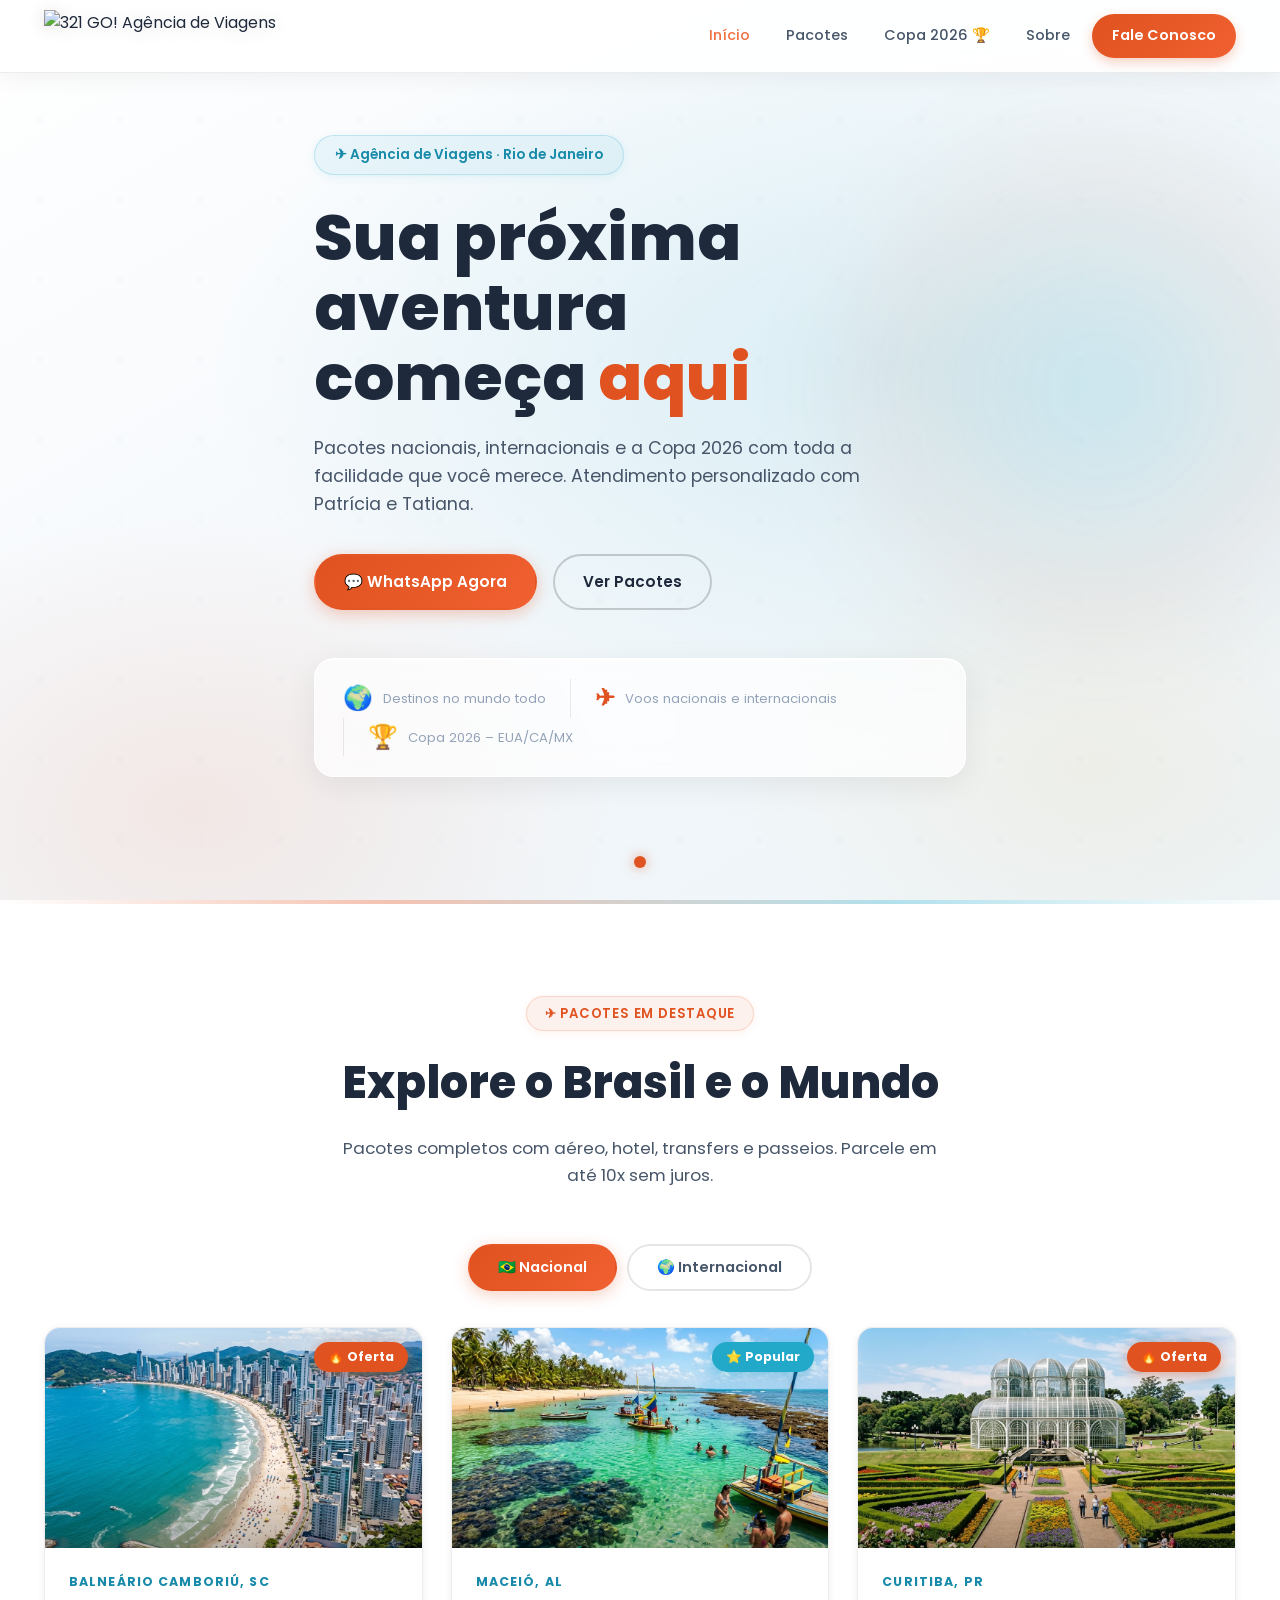
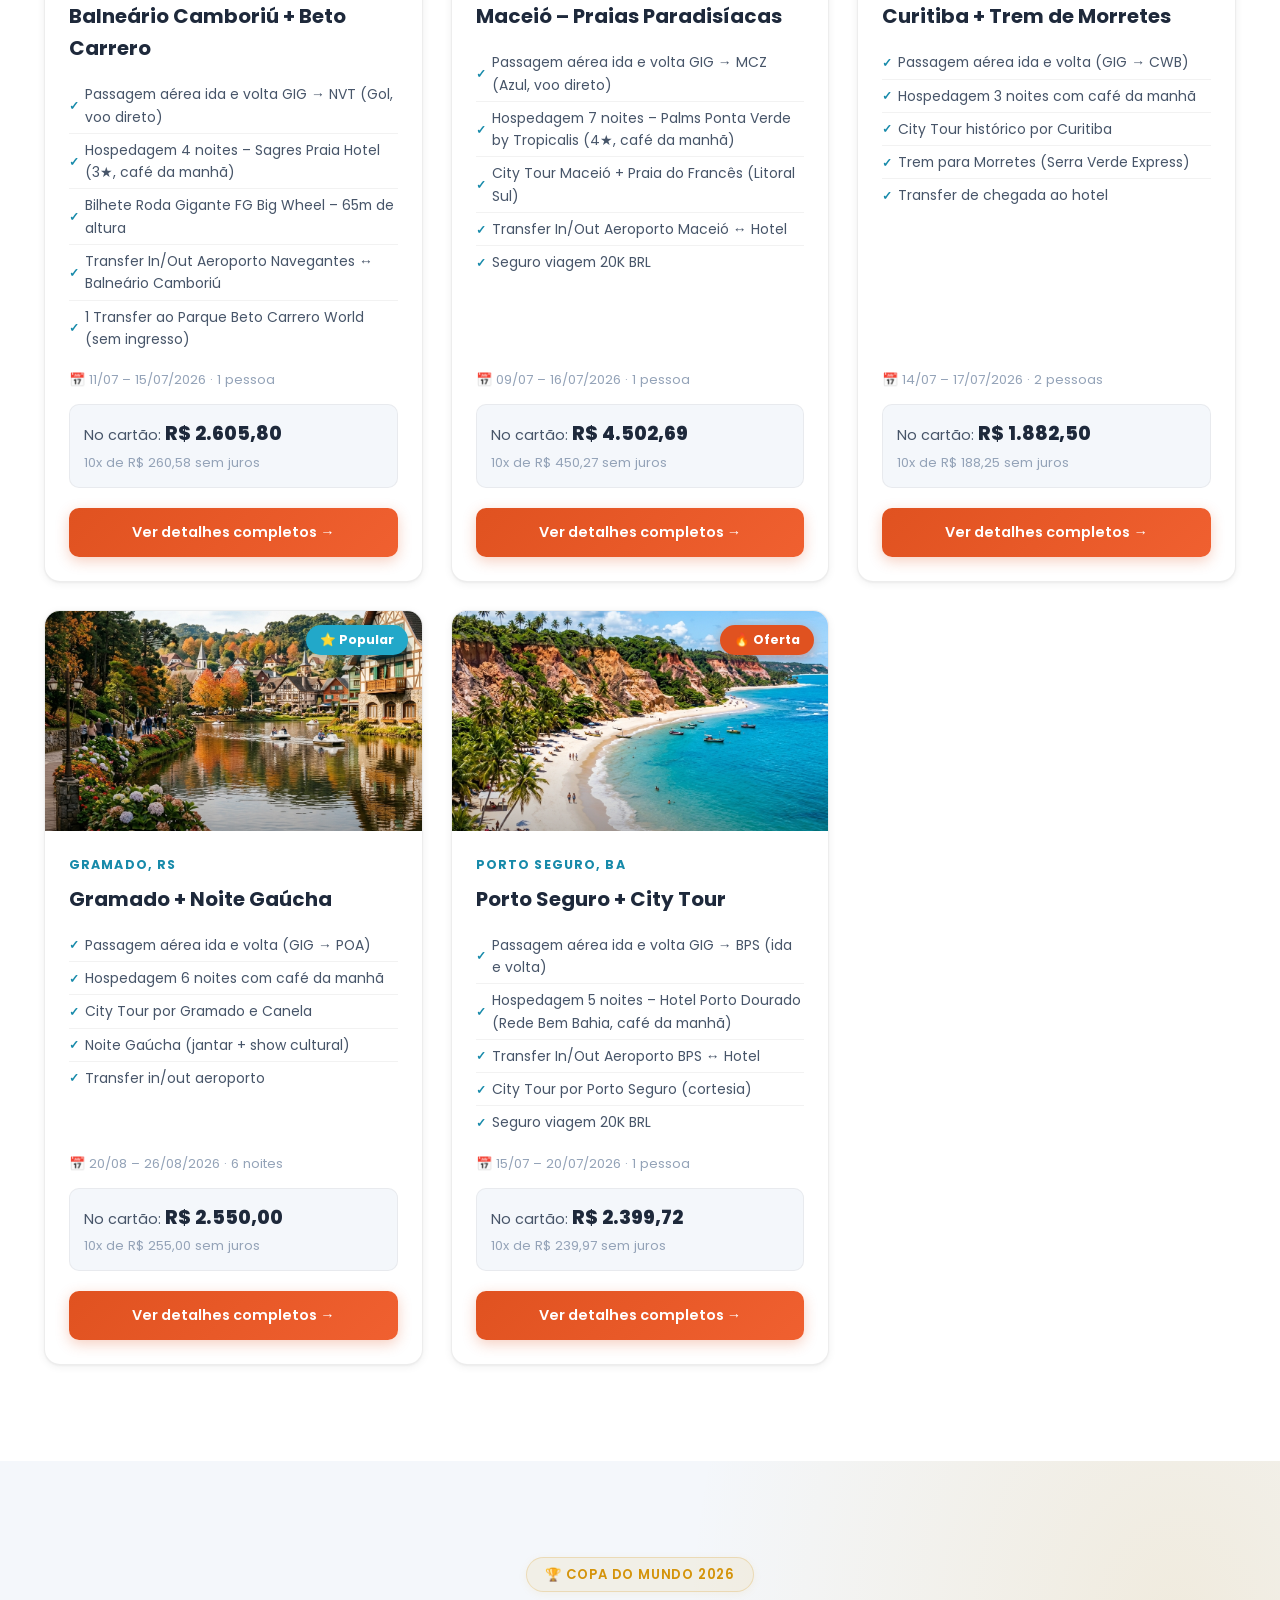
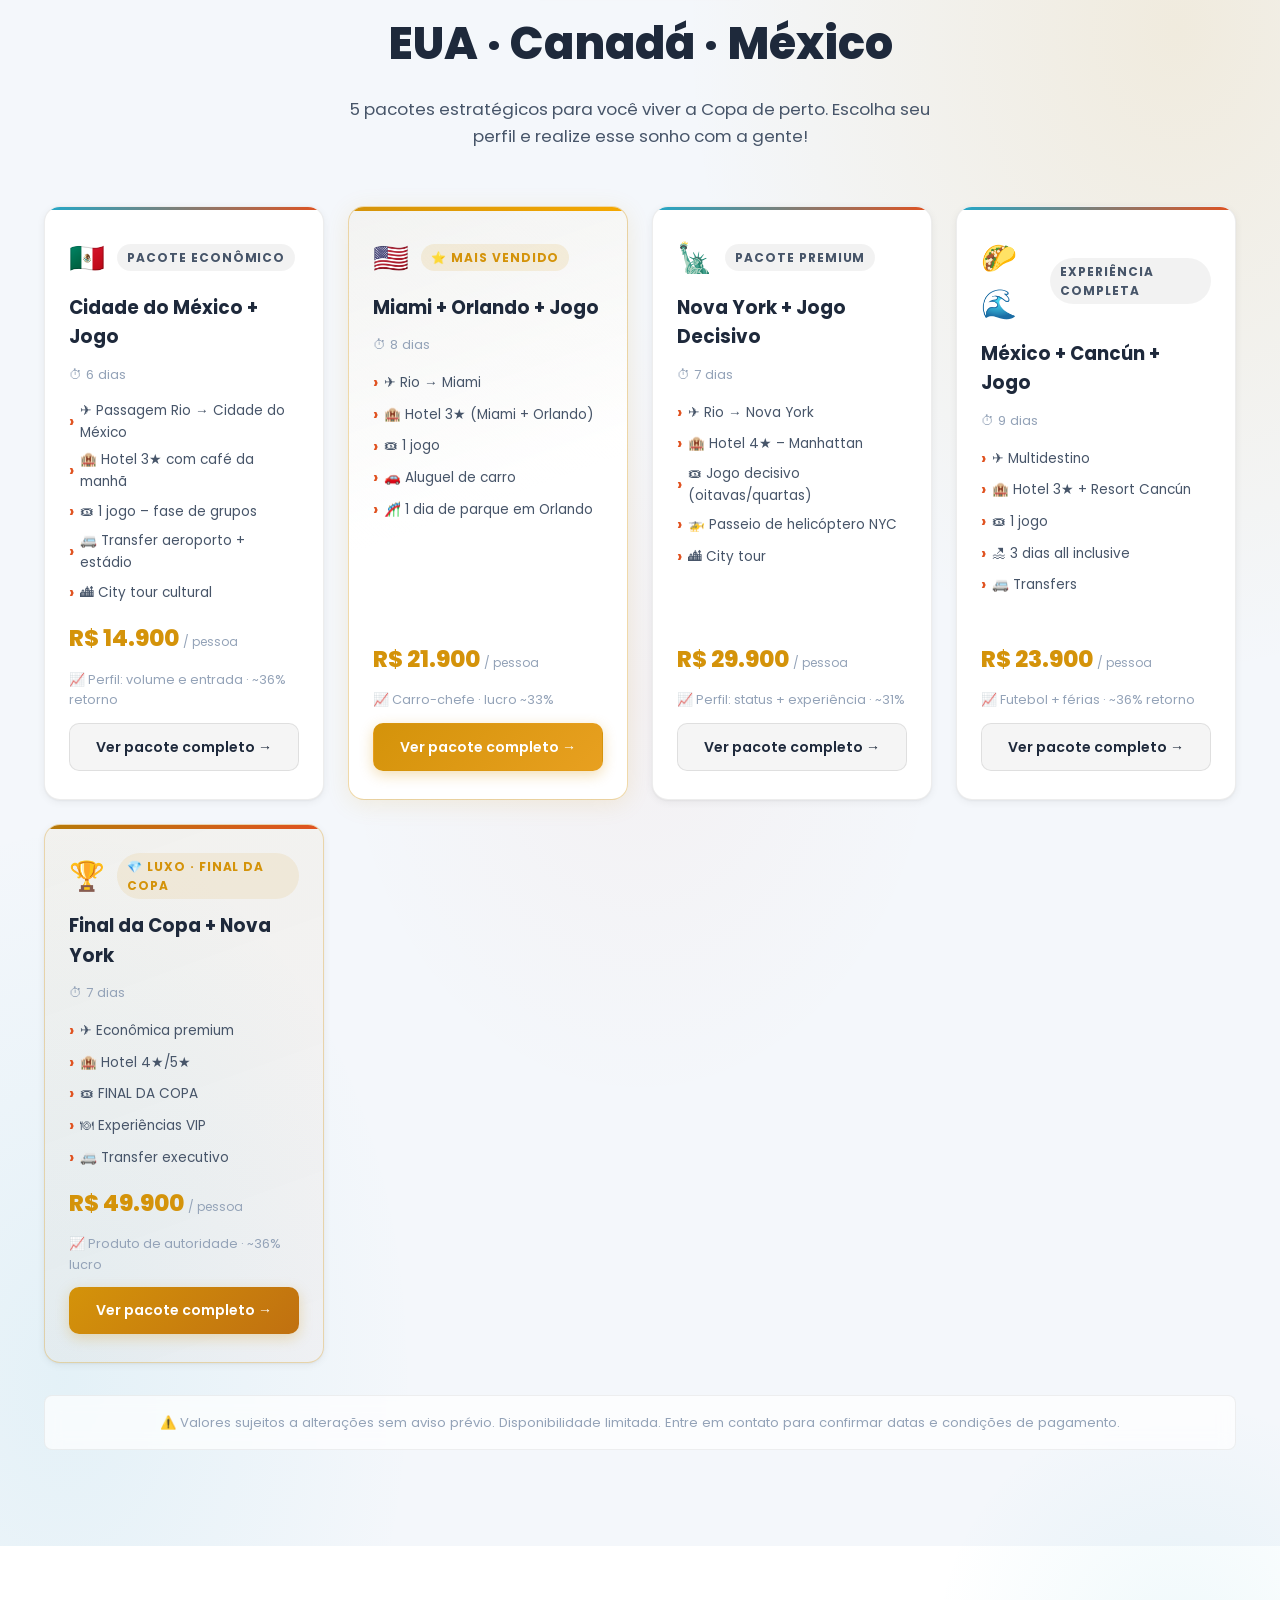
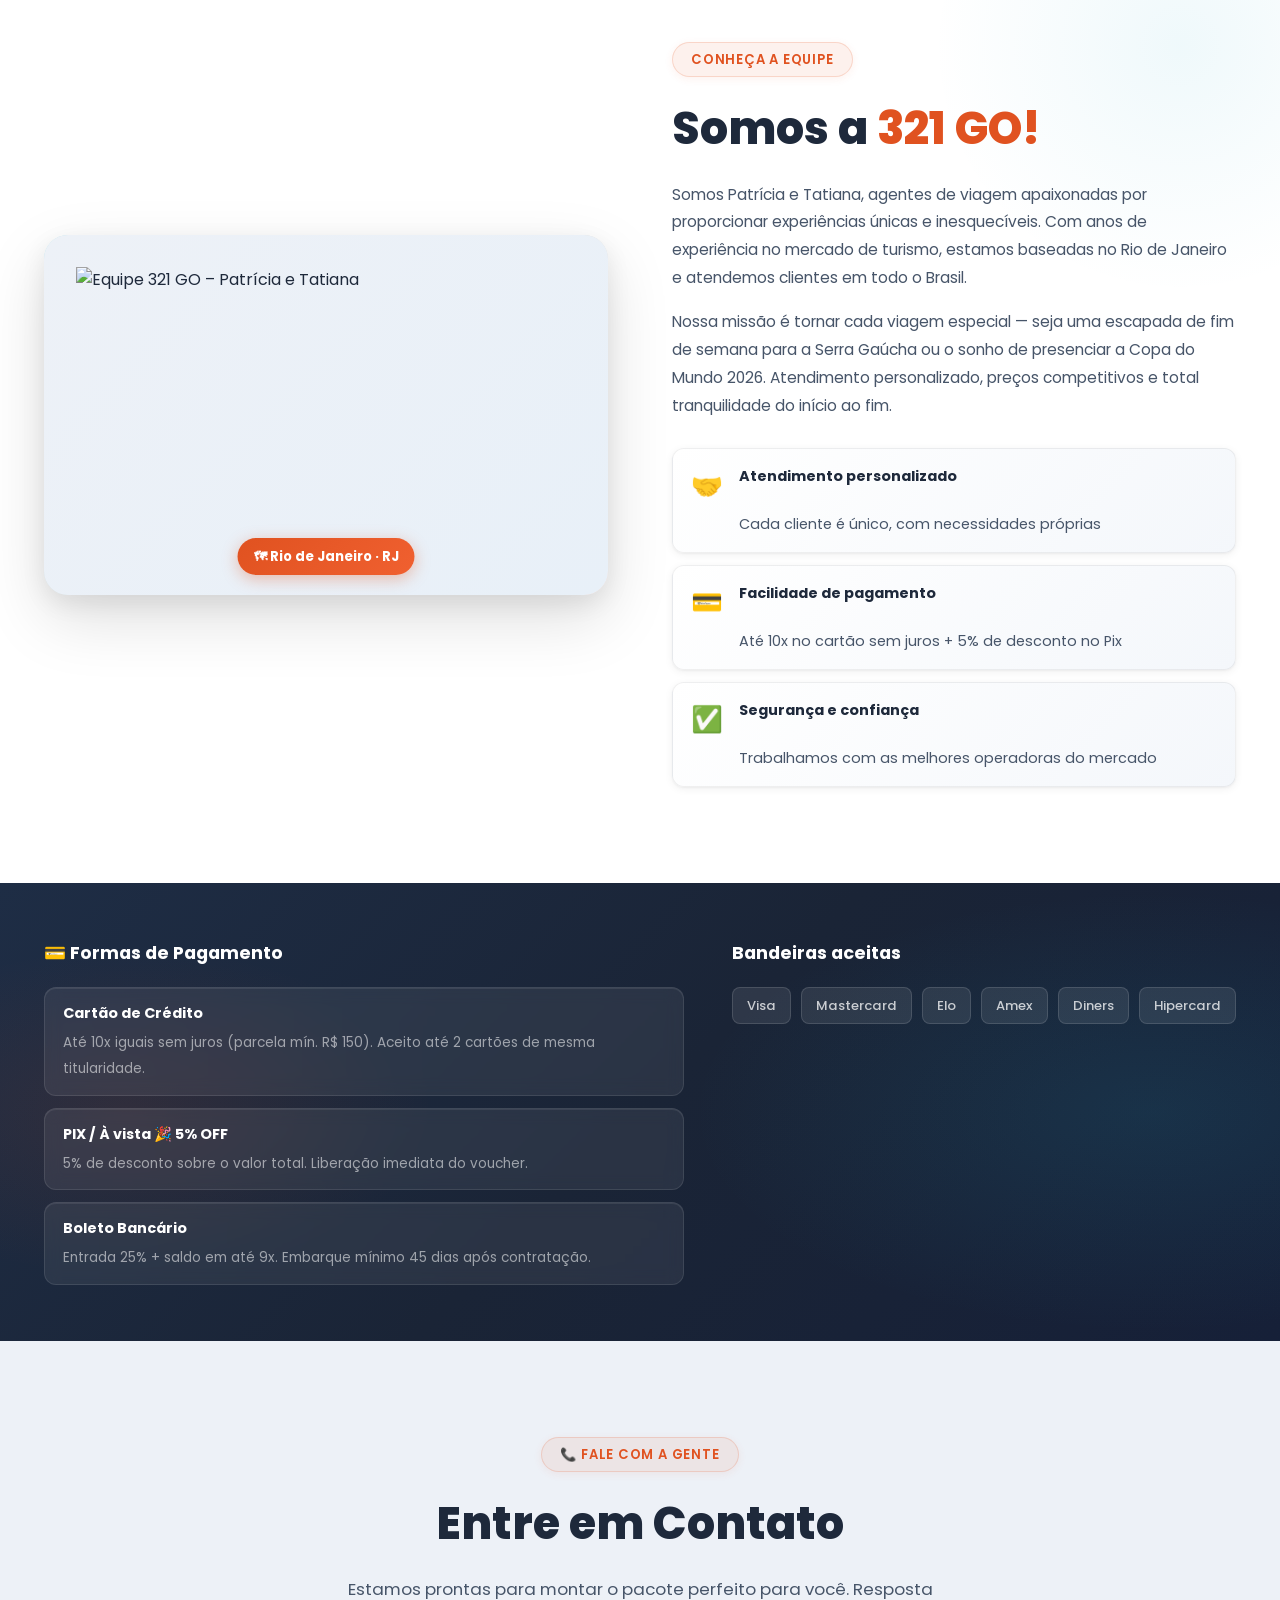
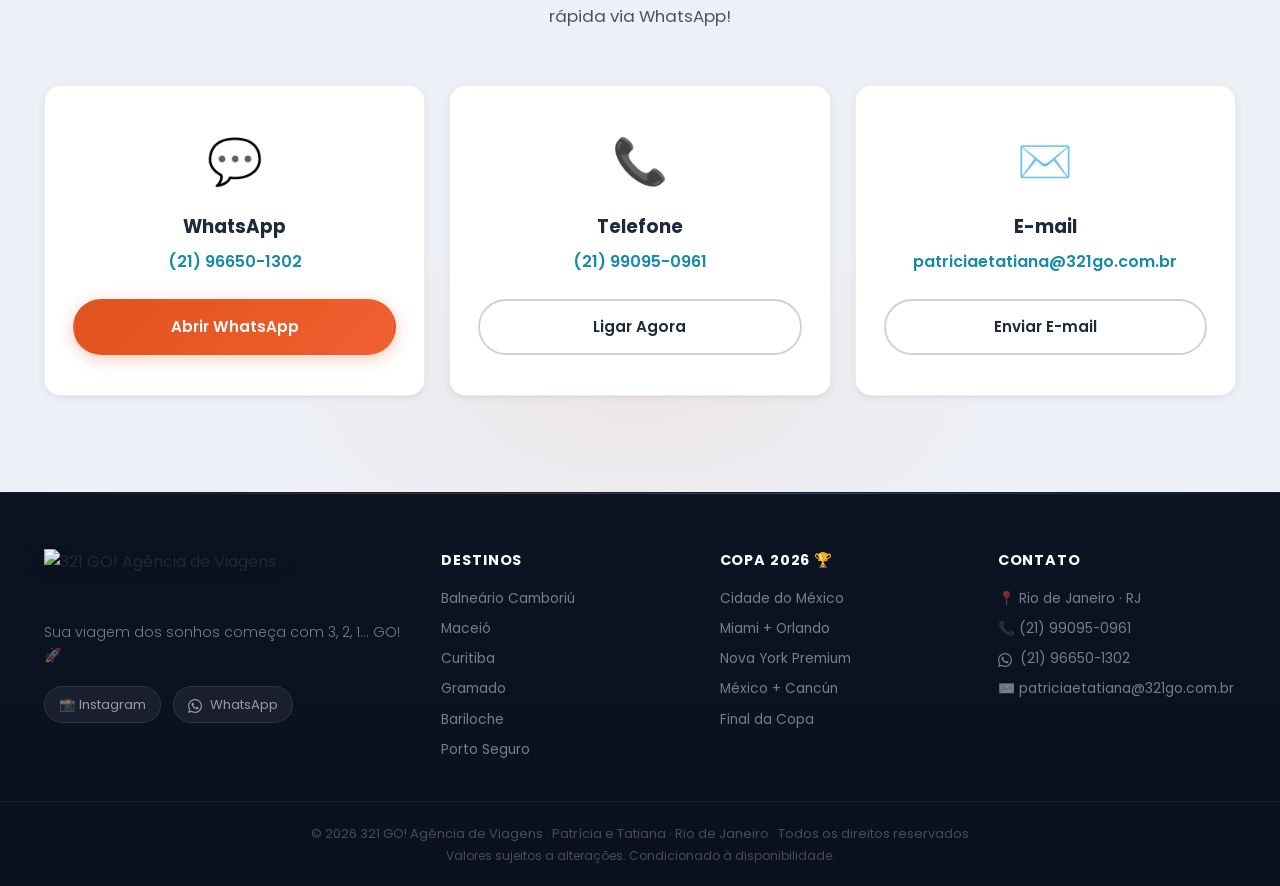
==== index.html @ 652e905f "fix: precos corretos no database.js, fix click editor nao navega, remove pacotes teste do content.js" ====
<!DOCTYPE html>
<html lang="pt-BR">
<head>
  <meta charset="UTF-8" />
  <meta name="viewport" content="width=device-width, initial-scale=1.0" />
  <title>321 GO! Agência de Viagens | Patrícia e Tatiana | Rio de Janeiro</title>
  <meta name="description" content="321 GO! Agência de Viagens no Rio de Janeiro. Pacotes nacionais e internacionais, Copa 2026 e muito mais. Entre em contato com Patrícia e Tatiana." />
  <link rel="preconnect" href="https://fonts.googleapis.com" />
  <link rel="preconnect" href="https://fonts.gstatic.com" crossorigin />
  <link href="https://fonts.googleapis.com/css2?family=Poppins:ital,wght@0,300;0,400;0,500;0,600;0,700;0,800;1,300;1,400;1,600&display=swap" rel="stylesheet" />
  <link rel="stylesheet" href="style.css" />
  <script src="js/database.js"></script>
  <script src="editor.js?v=8" defer></script>
</head>
<body>

  <!-- HEADER / NAV -->
  <header class="header" id="header">
    <div class="container header-inner">
      <a href="index.html" class="logo-link">
        <img src="https://media.infotravel.com.br/image/upload/A60662FD7A54D4C331DE3B0082A79B0E.png"
             alt="321 GO! Agência de Viagens" class="logo-img"
             data-eid="logo" data-elabel="Logo" />
      </a>
      <nav class="nav" id="nav">
        <a href="#inicio" class="nav-link">Início</a>
        <a href="#pacotes" class="nav-link">Pacotes</a>
        <a href="#copa2026" class="nav-link">Copa 2026&nbsp;🏆</a>
        <a href="#sobre" class="nav-link">Sobre</a>
        <a href="#contato" class="nav-link nav-cta" id="nav-cta-btn">Fale Conosco</a>
      </nav>
      <button class="hamburger" id="hamburger" aria-label="Abrir menu">
        <span></span><span></span><span></span>
      </button>
    </div>
  </header>

  <!-- HERO -->
  <section class="hero" id="inicio">
    <div class="hero-bg"></div>
    <div class="hero-overlay"></div>
    <div class="container hero-content">
      <div class="hero-badge" data-eid="hero-badge" data-elabel="Badge Hero">✈ Agência de Viagens · Rio de Janeiro</div>
      <h1 class="hero-title" data-eid="hero-title" data-elabel="Título Hero">
        Sua próxima aventura<br />começa <span class="hero-accent">aqui</span>
      </h1>
      <p class="hero-sub" data-eid="hero-sub" data-elabel="Subtítulo Hero">Pacotes nacionais, internacionais e a Copa 2026 com toda a facilidade que você merece. Atendimento personalizado com Patrícia e Tatiana.</p>
      <div class="hero-actions">
        <a href="https://wa.me/5521966501302?text=Olá%2C+gostaria+de+saber+mais+sobre+os+pacotes+da+321+GO!" class="btn btn-primary" target="_blank" rel="noopener" data-eid="hero-cta-wa" data-elabel="Botão WhatsApp Hero">
          💬 WhatsApp Agora
        </a>
        <a href="#pacotes" class="btn btn-outline" data-eid="hero-cta-pacotes" data-elabel="Botão Ver Pacotes">Ver Pacotes</a>
      </div>
      <div class="hero-stats">
        <div class="stat">
          <span class="stat-num" data-eid="hero-stat1-icon" data-elabel="Stat 1 – Ícone">🌍</span>
          <span class="stat-label" data-eid="hero-stat1-txt" data-elabel="Stat 1 – Texto">Destinos no mundo todo</span>
        </div>
        <div class="stat">
          <span class="stat-num" data-eid="hero-stat2-icon" data-elabel="Stat 2 – Ícone">✈</span>
          <span class="stat-label" data-eid="hero-stat2-txt" data-elabel="Stat 2 – Texto">Voos nacionais e internacionais</span>
        </div>
        <div class="stat">
          <span class="stat-num" data-eid="hero-stat3-icon" data-elabel="Stat 3 – Ícone">🏆</span>
          <span class="stat-label" data-eid="hero-stat3-txt" data-elabel="Stat 3 – Texto">Copa 2026 – EUA/CA/MX</span>
        </div>
      </div>
    </div>
    <div class="hero-scroll"><span class="scroll-dot"></span></div>
  </section>

  <!-- PACOTES -->
  <section class="section pacotes-section" id="pacotes">
    <div class="container">
      <div class="section-header">
        <span class="section-tag" data-eid="pacotes-tag" data-elabel="Tag Seção Pacotes">✈ Pacotes em Destaque</span>
        <h2 class="section-title" data-eid="pacotes-titulo" data-elabel="Título Seção Pacotes">Explore o Brasil e o Mundo</h2>
        <p class="section-sub" data-eid="pacotes-sub" data-elabel="Subtítulo Seção Pacotes">Pacotes completos com aéreo, hotel, transfers e passeios. Parcele em até 10x sem juros.</p>
      </div>

      <!-- ABAS DE CATEGORIA -->
      <div class="pkg-tabs" id="pkg-tabs">
        <button class="pkg-tab active" data-cat="nacional" id="tab-nacional">🇧🇷 Nacional</button>
        <button class="pkg-tab" data-cat="internacional" id="tab-internacional">🌍 Internacional</button>
      </div>

      <div class="cards-grid" id="cards-grid">
        <!-- Pacotes carregados dinamicamente pelo js/database.js -->
      </div><!-- /cards-grid -->
    </div>
  </section>

  <script>
  (function renderPackages() {

    const grid = document.getElementById('cards-grid');
    const tabs = document.querySelectorAll('.pkg-tab');
    const removedCards = [];

    // Pega lista de cards removidos pelo editor
    try {
      const cms = JSON.parse(localStorage.getItem('321go_cms_v1') || '{}');
      if (Array.isArray(cms.__removed_cards)) removedCards.push(...cms.__removed_cards);
    } catch(_) {}

    function buildCard(id, p) {
      const thumb = (typeof THUMB !== 'undefined' && THUMB[id]) ? THUMB[id] : (p.images && p.images[0]) || 'imagens/balneario_camboriu.png';
      const badgeCls = p.badge && p.badge.includes('💎') ? 'card-badge--premium' : p.badge && p.badge.includes('⭐') ? 'card-badge--popular' : 'card-badge--hot';
      const incItems = (p.incluso || []).slice(0, 5).map(i => `<li>${i}</li>`).join('');
      const article = document.createElement('article');
      article.className = 'card';
      article.id = 'card-' + id;
      article.addEventListener('click', function(e) {
        // Em modo editor, não navega se clicar em elemento editável
        if (document.body.classList.contains('go-on')) return;
        location.href = 'pacote.html?id=' + id;
      });
      article.style.cursor = 'pointer';
      article.innerHTML = `
        <div class="card-img-wrap">
          <img src="${thumb}" alt="${p.title}" class="card-img" loading="lazy"
               data-eid="img-${id}" data-elabel="Foto – ${p.title}" />
          <div class="card-badge ${badgeCls}" data-eid="badge-${id}" data-elabel="Badge – ${p.title}">${p.badge || ''}</div>
        </div>
        <div class="card-body">
          <div class="card-dest" data-eid="dest-${id}" data-elabel="Destino – ${p.title}">${p.location}</div>
          <h3 class="card-title" data-eid="titulo-${id}" data-elabel="Título – ${p.title}">${p.title}</h3>
          <ul class="card-includes" data-eid="incluso-${id}" data-elabel="Inclusos – ${p.title}">${incItems}</ul>
          <div class="card-dates" data-eid="data-${id}" data-elabel="Datas – ${p.title}">${p.dates || ''}</div>
          <div class="card-price-block">
            <div class="card-pix" data-eid="pix-${id}" data-elabel="Preço Cartão – ${p.title}">No cartão: <strong>R$ ${p.priceCartao}</strong></div>
            <div class="card-parcel" data-eid="parcel-${id}" data-elabel="Parcela – ${p.title}">${p.parcelas}</div>
          </div>
          <a href="pacote.html?id=${id}" class="btn btn-card">Ver detalhes completos →</a>
        </div>`;
      return article;
    }

    function renderCat(cat) {
      grid.innerHTML = '';
      const cms = JSON.parse(localStorage.getItem('321go_cms_v1') || '{}');
      // Aplica overrides do CMS sobre os cards renderizados
      Object.entries(DB).forEach(([id, p]) => {
        if ((p.category || 'nacional') !== cat) return;
        if (removedCards.includes('card-' + id) || removedCards.includes('card-new-' + id)) return;
        const card = buildCard(id, p);
        grid.appendChild(card);
        // Aplica overrides do content.json/localStorage
        ['pix','parcel','dest','titulo','badge','data','incluso','img'].forEach(field => {
          const eid = field + '-' + id;
          const el = card.querySelector(`[data-eid="${eid}"]`);
          if (!el) return;
          if (cms[eid]) {
            if (field === 'img' && cms[eid].src) el.src = cms[eid].src;
            else if (cms[eid].html !== undefined) el.innerHTML = cms[eid].html;
            if (cms[eid].style) Object.assign(el.style, cms[eid].style);
          }
        });
      });
      // Atualiza abas ativas
      tabs.forEach(t => t.classList.toggle('active', t.dataset.cat === cat));
    }

    // Bind das abas
    tabs.forEach(tab => {
      tab.addEventListener('click', () => renderCat(tab.dataset.cat));
    });

    // Renderização inicial
    renderCat('nacional');
  })();
  </script>

  <!-- COPA 2026 -->
  <section class="section copa-section" id="copa2026">
    <div class="copa-bg"></div>
    <div class="container">
      <div class="section-header section-header--light">
        <span class="section-tag section-tag--gold" data-eid="copa-tag" data-elabel="Tag Seção Copa">🏆 Copa do Mundo 2026</span>
        <h2 class="section-title section-title--light" data-eid="copa-titulo" data-elabel="Título Seção Copa">EUA · Canadá · México</h2>
        <p class="section-sub section-sub--light" data-eid="copa-sub" data-elabel="Subtítulo Seção Copa">5 pacotes estratégicos para você viver a Copa de perto. Escolha seu perfil e realize esse sonho com a gente!</p>
      </div>

      <div class="copa-grid">

        <article class="copa-card" id="copa-eco" onclick="location.href='pacote.html?id=copa_mexico'" style="cursor:pointer">
          <div class="copa-card-header">
            <span class="copa-flag" data-eid="copa-mexico-flag" data-elabel="Bandeira – México">🇲🇽</span>
            <div class="copa-label" data-eid="copa-mexico-label" data-elabel="Label – México">Pacote Econômico</div>
          </div>
          <h3 class="copa-card-title" data-eid="copa-mexico-titulo" data-elabel="Título – México">Cidade do México + Jogo</h3>
          <div class="copa-duration" data-eid="copa-mexico-dur" data-elabel="Duração – México">⏱ 6 dias</div>
          <ul class="copa-includes" data-eid="copa-mexico-inc" data-elabel="Inclusos – México">
            <li>✈ Passagem Rio → Cidade do México</li>
            <li>🏨 Hotel 3★ com café da manhã</li>
            <li>🎟 1 jogo – fase de grupos</li>
            <li>🚐 Transfer aeroporto + estádio</li>
            <li>🏙 City tour cultural</li>
          </ul>
          <div class="copa-price" data-eid="copa-mexico-preco" data-elabel="Preço – México">R$ 14.900 <span class="copa-price-sub">/ pessoa</span></div>
          <div class="copa-margin" data-eid="copa-mexico-obs" data-elabel="Obs – México">📈 Perfil: volume e entrada · ~36% retorno</div>
          <a href="pacote.html?id=copa_mexico" class="btn btn-copa">Ver pacote completo →</a>
        </article>

        <article class="copa-card copa-card--destaque" id="copa-miami" onclick="location.href='pacote.html?id=copa_miami'" style="cursor:pointer">
          <div class="copa-card-header">
            <span class="copa-flag" data-eid="copa-miami-flag" data-elabel="Bandeira – Miami">🇺🇸</span>
            <div class="copa-label copa-label--gold" data-eid="copa-miami-label" data-elabel="Label – Miami">⭐ Mais Vendido</div>
          </div>
          <h3 class="copa-card-title" data-eid="copa-miami-titulo" data-elabel="Título – Miami">Miami + Orlando + Jogo</h3>
          <div class="copa-duration" data-eid="copa-miami-dur" data-elabel="Duração – Miami">⏱ 8 dias</div>
          <ul class="copa-includes" data-eid="copa-miami-inc" data-elabel="Inclusos – Miami">
            <li>✈ Rio → Miami</li>
            <li>🏨 Hotel 3★ (Miami + Orlando)</li>
            <li>🎟 1 jogo</li>
            <li>🚗 Aluguel de carro</li>
            <li>🎢 1 dia de parque em Orlando</li>
          </ul>
          <div class="copa-price" data-eid="copa-miami-preco" data-elabel="Preço – Miami">R$ 21.900 <span class="copa-price-sub">/ pessoa</span></div>
          <div class="copa-margin" data-eid="copa-miami-obs" data-elabel="Obs – Miami">📈 Carro-chefe · lucro ~33%</div>
          <a href="pacote.html?id=copa_miami" class="btn btn-copa btn-copa--gold">Ver pacote completo →</a>
        </article>

        <article class="copa-card" id="copa-ny" onclick="location.href='pacote.html?id=copa_ny'" style="cursor:pointer">
          <div class="copa-card-header">
            <span class="copa-flag" data-eid="copa-ny-flag" data-elabel="Bandeira – NY">🗽</span>
            <div class="copa-label" data-eid="copa-ny-label" data-elabel="Label – NY">Pacote Premium</div>
          </div>
          <h3 class="copa-card-title" data-eid="copa-ny-titulo" data-elabel="Título – NY">Nova York + Jogo Decisivo</h3>
          <div class="copa-duration" data-eid="copa-ny-dur" data-elabel="Duração – NY">⏱ 7 dias</div>
          <ul class="copa-includes" data-eid="copa-ny-inc" data-elabel="Inclusos – NY">
            <li>✈ Rio → Nova York</li>
            <li>🏨 Hotel 4★ – Manhattan</li>
            <li>🎟 Jogo decisivo (oitavas/quartas)</li>
            <li>🚁 Passeio de helicóptero NYC</li>
            <li>🏙 City tour</li>
          </ul>
          <div class="copa-price" data-eid="copa-ny-preco" data-elabel="Preço – NY">R$ 29.900 <span class="copa-price-sub">/ pessoa</span></div>
          <div class="copa-margin" data-eid="copa-ny-obs" data-elabel="Obs – NY">📈 Perfil: status + experiência · ~31%</div>
          <a href="pacote.html?id=copa_ny" class="btn btn-copa">Ver pacote completo →</a>
        </article>

        <article class="copa-card" id="copa-cancun" onclick="location.href='pacote.html?id=copa_cancun'" style="cursor:pointer">
          <div class="copa-card-header">
            <span class="copa-flag" data-eid="copa-cancun-flag" data-elabel="Bandeira – Cancún">🌮🌊</span>
            <div class="copa-label" data-eid="copa-cancun-label" data-elabel="Label – Cancún">Experiência Completa</div>
          </div>
          <h3 class="copa-card-title" data-eid="copa-cancun-titulo" data-elabel="Título – Cancún">México + Cancún + Jogo</h3>
          <div class="copa-duration" data-eid="copa-cancun-dur" data-elabel="Duração – Cancún">⏱ 9 dias</div>
          <ul class="copa-includes" data-eid="copa-cancun-inc" data-elabel="Inclusos – Cancún">
            <li>✈ Multidestino</li>
            <li>🏨 Hotel 3★ + Resort Cancún</li>
            <li>🎟 1 jogo</li>
            <li>🏖 3 dias all inclusive</li>
            <li>🚐 Transfers</li>
          </ul>
          <div class="copa-price" data-eid="copa-cancun-preco" data-elabel="Preço – Cancún">R$ 23.900 <span class="copa-price-sub">/ pessoa</span></div>
          <div class="copa-margin" data-eid="copa-cancun-obs" data-elabel="Obs – Cancún">📈 Futebol + férias · ~36% retorno</div>
          <a href="pacote.html?id=copa_cancun" class="btn btn-copa">Ver pacote completo →</a>
        </article>

        <article class="copa-card copa-card--luxury" id="copa-final" onclick="location.href='pacote.html?id=copa_final'" style="cursor:pointer">
          <div class="copa-card-header">
            <span class="copa-flag" data-eid="copa-final-flag" data-elabel="Bandeira – Final">🏆</span>
            <div class="copa-label copa-label--luxury" data-eid="copa-final-label" data-elabel="Label – Final">💎 Luxo · Final da Copa</div>
          </div>
          <h3 class="copa-card-title" data-eid="copa-final-titulo" data-elabel="Título – Final">Final da Copa + Nova York</h3>
          <div class="copa-duration" data-eid="copa-final-dur" data-elabel="Duração – Final">⏱ 7 dias</div>
          <ul class="copa-includes" data-eid="copa-final-inc" data-elabel="Inclusos – Final">
            <li>✈ Econômica premium</li>
            <li>🏨 Hotel 4★/5★</li>
            <li>🎟 FINAL DA COPA</li>
            <li>🍽 Experiências VIP</li>
            <li>🚐 Transfer executivo</li>
          </ul>
          <div class="copa-price" data-eid="copa-final-preco" data-elabel="Preço – Final">R$ 49.900 <span class="copa-price-sub">/ pessoa</span></div>
          <div class="copa-margin" data-eid="copa-final-obs" data-elabel="Obs – Final">📈 Produto de autoridade · ~36% lucro</div>
          <a href="pacote.html?id=copa_final" class="btn btn-copa btn-copa--luxury">Ver pacote completo →</a>
        </article>

      </div>

      <div class="copa-disclaimer" data-eid="copa-disclaimer" data-elabel="Aviso Copa">
        ⚠️ Valores sujeitos a alterações sem aviso prévio. Disponibilidade limitada. Entre em contato para confirmar datas e condições de pagamento.
      </div>
    </div>
  </section>

  <!-- SOBRE -->
  <section class="section sobre-section" id="sobre">
    <div class="container sobre-inner">
      <div class="sobre-img-col">
        <div class="sobre-img-wrap">
          <img src="https://media.infotravel.com.br/image/upload/A60662FD7A54D4C331DE3B0082A79B0E.png"
               alt="Equipe 321 GO – Patrícia e Tatiana" class="sobre-img" loading="lazy"
               data-eid="sobre-foto" data-elabel="Foto – Equipe Sobre" />
          <div class="sobre-img-badge" data-eid="sobre-badge" data-elabel="Badge – Localização">🗺 Rio de Janeiro · RJ</div>
        </div>
      </div>
      <div class="sobre-text-col">
        <span class="section-tag" data-eid="sobre-tag" data-elabel="Tag – Sobre">Conheça a equipe</span>
        <h2 class="section-title sobre-title" data-eid="sobre-titulo" data-elabel="Título – Sobre">Somos a <span class="orange">321 GO!</span></h2>
        <p class="sobre-p" data-eid="sobre-p1" data-elabel="Parágrafo 1 – Sobre">Somos Patrícia e Tatiana, agentes de viagem apaixonadas por proporcionar experiências únicas e inesquecíveis. Com anos de experiência no mercado de turismo, estamos baseadas no Rio de Janeiro e atendemos clientes em todo o Brasil.</p>
        <p class="sobre-p" data-eid="sobre-p2" data-elabel="Parágrafo 2 – Sobre">Nossa missão é tornar cada viagem especial — seja uma escapada de fim de semana para a Serra Gaúcha ou o sonho de presenciar a Copa do Mundo 2026. Atendimento personalizado, preços competitivos e total tranquilidade do início ao fim.</p>
        <div class="sobre-features">
          <div class="feature-item">
            <span class="feature-icon" data-eid="sobre-feat1-icon" data-elabel="Ícone Diferencial 1">🤝</span>
            <div data-eid="sobre-feat1-txt" data-elabel="Texto Diferencial 1"><strong>Atendimento personalizado</strong><br>Cada cliente é único, com necessidades próprias</div>
          </div>
          <div class="feature-item">
            <span class="feature-icon" data-eid="sobre-feat2-icon" data-elabel="Ícone Diferencial 2">💳</span>
            <div data-eid="sobre-feat2-txt" data-elabel="Texto Diferencial 2"><strong>Facilidade de pagamento</strong><br>Até 10x no cartão sem juros + 5% de desconto no Pix</div>
          </div>
          <div class="feature-item">
            <span class="feature-icon" data-eid="sobre-feat3-icon" data-elabel="Ícone Diferencial 3">✅</span>
            <div data-eid="sobre-feat3-txt" data-elabel="Texto Diferencial 3"><strong>Segurança e confiança</strong><br>Trabalhamos com as melhores operadoras do mercado</div>
          </div>
        </div>
      </div>
    </div>
  </section>

  <!-- FORMAS DE PAGAMENTO -->
  <section class="pagamento-section">
    <div class="container">
      <div class="pagamento-inner">
        <div class="pagamento-col">
          <h3 class="pagamento-title" data-eid="pag-titulo" data-elabel="Título Pagamento">💳 Formas de Pagamento</h3>
          <div class="pagamento-items">
            <div class="pag-item" data-eid="pag-item1" data-elabel="Forma de Pagamento 1">
              <strong>Cartão de Crédito</strong>
              <span>Até 10x iguais sem juros (parcela mín. R$ 150). Aceito até 2 cartões de mesma titularidade.</span>
            </div>
            <div class="pag-item" data-eid="pag-item2" data-elabel="Forma de Pagamento 2">
              <strong>PIX / À vista 🎉 5% OFF</strong>
              <span>5% de desconto sobre o valor total. Liberação imediata do voucher.</span>
            </div>
            <div class="pag-item" data-eid="pag-item3" data-elabel="Forma de Pagamento 3">
              <strong>Boleto Bancário</strong>
              <span>Entrada 25% + saldo em até 9x. Embarque mínimo 45 dias após contratação.</span>
            </div>
          </div>
        </div>
        <div class="pagamento-col pagamento-col--bandeiras">
          <h3 class="pagamento-title" data-eid="bandeiras-titulo" data-elabel="Título Bandeiras">Bandeiras aceitas</h3>
          <div class="bandeiras" data-eid="bandeiras-lista" data-elabel="Lista de Bandeiras">
            <span class="bandeira">Visa</span>
            <span class="bandeira">Mastercard</span>
            <span class="bandeira">Elo</span>
            <span class="bandeira">Amex</span>
            <span class="bandeira">Diners</span>
            <span class="bandeira">Hipercard</span>
          </div>
        </div>
      </div>
    </div>
  </section>

  <!-- CONTATO -->
  <section class="section contato-section" id="contato">
    <div class="container">
      <div class="section-header">
        <span class="section-tag" data-eid="contato-tag" data-elabel="Tag Seção Contato">📞 Fale com a gente</span>
        <h2 class="section-title" data-eid="contato-titulo" data-elabel="Título Seção Contato">Entre em Contato</h2>
        <p class="section-sub" data-eid="contato-sub" data-elabel="Subtítulo Seção Contato">Estamos prontas para montar o pacote perfeito para você. Resposta rápida via WhatsApp!</p>
      </div>
      <div class="contato-grid">
        <div class="contato-card" id="contato-wpp">
          <div class="contato-icon" data-eid="contato-wpp-icon" data-elabel="Ícone WhatsApp">💬</div>
          <h3 class="contato-card-title" data-eid="contato-wpp-titulo" data-elabel="Título WhatsApp">WhatsApp</h3>
          <p class="contato-info" data-eid="contato-wpp-numero" data-elabel="Número WhatsApp">(21) 96650-1302</p>
          <a href="https://wa.me/5521966501302?text=Olá%2C+gostaria+de+saber+mais+sobre+os+pacotes+da+321+GO!" class="btn btn-primary contato-btn" target="_blank" rel="noopener" data-eid="contato-wpp-btn" data-elabel="Botão WhatsApp">Abrir WhatsApp</a>
        </div>
        <div class="contato-card" id="contato-tel">
          <div class="contato-icon" data-eid="contato-tel-icon" data-elabel="Ícone Telefone">📞</div>
          <h3 class="contato-card-title" data-eid="contato-tel-titulo" data-elabel="Título Telefone">Telefone</h3>
          <p class="contato-info" data-eid="contato-tel-numero" data-elabel="Número Telefone">(21) 99095-0961</p>
          <a href="tel:+5521990950961" class="btn btn-outline contato-btn" data-eid="contato-tel-btn" data-elabel="Botão Telefone">Ligar Agora</a>
        </div>
        <div class="contato-card" id="contato-email">
          <div class="contato-icon" data-eid="contato-email-icon" data-elabel="Ícone E-mail">✉️</div>
          <h3 class="contato-card-title" data-eid="contato-email-titulo" data-elabel="Título E-mail">E-mail</h3>
          <p class="contato-info" data-eid="contato-email-ende" data-elabel="Endereço E-mail">patriciaetatiana@321go.com.br</p>
          <a href="mailto:patriciaetatiana@321go.com.br" class="btn btn-outline contato-btn" data-eid="contato-email-btn" data-elabel="Botão E-mail">Enviar E-mail</a>
        </div>
      </div>
    </div>
  </section>

  <!-- FOOTER -->
  <footer class="footer">
    <div class="container footer-inner">
      <div class="footer-logo-col">
        <img src="https://media.infotravel.com.br/image/upload/A60662FD7A54D4C331DE3B0082A79B0E.png" alt="321 GO! Agência de Viagens" class="footer-logo"
             data-eid="footer-logo" data-elabel="Logo – Footer" />
        <p class="footer-tagline" data-eid="footer-tagline" data-elabel="Tagline – Footer">Sua viagem dos sonhos começa com 3, 2, 1… GO! 🚀</p>
        <div class="footer-social">
          <a href="https://instagram.com/321go.patriciaetatiana" class="social-link" target="_blank" rel="noopener" data-eid="footer-instagram" data-elabel="Link Instagram – Footer">📸 Instagram</a>
          <a href="https://wa.me/5521966501302" class="social-link" target="_blank" rel="noopener" data-eid="footer-whatsapp" data-elabel="Link WhatsApp – Footer"><svg xmlns="http://www.w3.org/2000/svg" width="14" height="14" viewBox="0 0 24 24" fill="currentColor" style="vertical-align:middle;margin-right:4px"><path d="M17.472 14.382c-.297-.149-1.758-.867-2.03-.967-.273-.099-.471-.148-.67.15-.197.297-.767.966-.94 1.164-.173.199-.347.223-.644.075-.297-.15-1.255-.463-2.39-1.475-.883-.788-1.48-1.761-1.653-2.059-.173-.297-.018-.458.13-.606.134-.133.298-.347.446-.52.149-.174.198-.298.298-.497.099-.198.05-.371-.025-.52-.075-.149-.669-1.612-.916-2.207-.242-.579-.487-.5-.669-.51-.173-.008-.371-.01-.57-.01-.198 0-.52.074-.792.372-.272.297-1.04 1.016-1.04 2.479 0 1.462 1.065 2.875 1.213 3.074.149.198 2.096 3.2 5.077 4.487.709.306 1.262.489 1.694.625.712.227 1.36.195 1.871.118.571-.085 1.758-.719 2.006-1.413.248-.694.248-1.289.173-1.413-.074-.124-.272-.198-.57-.347m-5.421 7.403h-.004a9.87 9.87 0 01-5.031-1.378l-.361-.214-3.741.982.998-3.648-.235-.374a9.86 9.86 0 01-1.51-5.26c.001-5.45 4.436-9.884 9.888-9.884 2.64 0 5.122 1.03 6.988 2.898a9.825 9.825 0 012.893 6.994c-.003 5.45-4.437 9.884-9.885 9.884m8.413-18.297A11.815 11.815 0 0012.05 0C5.495 0 .16 5.335.157 11.892c0 2.096.547 4.142 1.588 5.945L.057 24l6.305-1.654a11.882 11.882 0 005.683 1.448h.005c6.554 0 11.89-5.335 11.893-11.893a11.821 11.821 0 00-3.48-8.413z"/></svg> WhatsApp</a>
        </div>
      </div>
      <div class="footer-links-col">
        <h4 class="footer-heading" data-eid="footer-col2-titulo" data-elabel="Título Coluna 2 – Footer">Destinos</h4>
        <ul class="footer-list">
          <li><a href="pacote.html?id=balneario" class="footer-link">Balneário Camboriú</a></li>
          <li><a href="pacote.html?id=maceio" class="footer-link">Maceió</a></li>
          <li><a href="pacote.html?id=curitiba" class="footer-link">Curitiba</a></li>
          <li><a href="pacote.html?id=gramado" class="footer-link">Gramado</a></li>
          <li><a href="pacote.html?id=bariloche" class="footer-link">Bariloche</a></li>
          <li><a href="pacote.html?id=porto" class="footer-link">Porto Seguro</a></li>
        </ul>
      </div>
      <div class="footer-links-col">
        <h4 class="footer-heading" data-eid="footer-col3-titulo" data-elabel="Título Coluna 3 – Footer">Copa 2026 🏆</h4>
        <ul class="footer-list">
          <li><a href="pacote.html?id=copa_mexico" class="footer-link">Cidade do México</a></li>
          <li><a href="pacote.html?id=copa_miami" class="footer-link">Miami + Orlando</a></li>
          <li><a href="pacote.html?id=copa_ny" class="footer-link">Nova York Premium</a></li>
          <li><a href="pacote.html?id=copa_cancun" class="footer-link">México + Cancún</a></li>
          <li><a href="pacote.html?id=copa_final" class="footer-link">Final da Copa</a></li>
        </ul>
      </div>
      <div class="footer-links-col">
        <h4 class="footer-heading" data-eid="footer-col4-titulo" data-elabel="Título Coluna 4 – Footer">Contato</h4>
        <ul class="footer-list">
          <li data-eid="footer-endereco" data-elabel="Endereço – Footer">📍 Rio de Janeiro · RJ</li>
          <li data-eid="footer-tel1" data-elabel="Telefone 1 – Footer">📞 (21) 99095-0961</li>
          <li data-eid="footer-tel2" data-elabel="Telefone 2 – Footer"><svg xmlns="http://www.w3.org/2000/svg" width="14" height="14" viewBox="0 0 24 24" fill="currentColor" style="vertical-align:middle;margin-right:4px"><path d="M17.472 14.382c-.297-.149-1.758-.867-2.03-.967-.273-.099-.471-.148-.67.15-.197.297-.767.966-.94 1.164-.173.199-.347.223-.644.075-.297-.15-1.255-.463-2.39-1.475-.883-.788-1.48-1.761-1.653-2.059-.173-.297-.018-.458.13-.606.134-.133.298-.347.446-.52.149-.174.198-.298.298-.497.099-.198.05-.371-.025-.52-.075-.149-.669-1.612-.916-2.207-.242-.579-.487-.5-.669-.51-.173-.008-.371-.01-.57-.01-.198 0-.52.074-.792.372-.272.297-1.04 1.016-1.04 2.479 0 1.462 1.065 2.875 1.213 3.074.149.198 2.096 3.2 5.077 4.487.709.306 1.262.489 1.694.625.712.227 1.36.195 1.871.118.571-.085 1.758-.719 2.006-1.413.248-.694.248-1.289.173-1.413-.074-.124-.272-.198-.57-.347m-5.421 7.403h-.004a9.87 9.87 0 01-5.031-1.378l-.361-.214-3.741.982.998-3.648-.235-.374a9.86 9.86 0 01-1.51-5.26c.001-5.45 4.436-9.884 9.888-9.884 2.64 0 5.122 1.03 6.988 2.898a9.825 9.825 0 012.893 6.994c-.003 5.45-4.437 9.884-9.885 9.884m8.413-18.297A11.815 11.815 0 0012.05 0C5.495 0 .16 5.335.157 11.892c0 2.096.547 4.142 1.588 5.945L.057 24l6.305-1.654a11.882 11.882 0 005.683 1.448h.005c6.554 0 11.89-5.335 11.893-11.893a11.821 11.821 0 00-3.48-8.413z"/></svg> (21) 96650-1302</li>
          <li data-eid="footer-email" data-elabel="E-mail – Footer">✉️ patriciaetatiana@321go.com.br</li>
        </ul>
      </div>
    </div>
    <div class="footer-bottom">
      <p data-eid="footer-copyright" data-elabel="Copyright – Footer">© 2026 321 GO! Agência de Viagens · Patrícia e Tatiana · Rio de Janeiro · Todos os direitos reservados</p>
      <p class="footer-disclaimer" data-eid="footer-disclaimer" data-elabel="Aviso Legal – Footer">Valores sujeitos a alterações. Condicionado à disponibilidade.</p>
    </div>
  </footer>

  <!-- WHATSAPP FLOAT -->
  <a href="https://wa.me/5521966501302?text=Olá%2C+gostaria+de+saber+mais+sobre+os+pacotes!" class="wpp-float" target="_blank" rel="noopener" id="wpp-float"
     data-eid="wpp-float-btn" data-elabel="Botão Flutuante WhatsApp">
    <span class="wpp-float-icon" data-eid="wpp-float-icon" data-elabel="Ícone Float WhatsApp"><svg xmlns="http://www.w3.org/2000/svg" width="28" height="28" viewBox="0 0 24 24" fill="#fff"><path d="M17.472 14.382c-.297-.149-1.758-.867-2.03-.967-.273-.099-.471-.148-.67.15-.197.297-.767.966-.94 1.164-.173.199-.347.223-.644.075-.297-.15-1.255-.463-2.39-1.475-.883-.788-1.48-1.761-1.653-2.059-.173-.297-.018-.458.13-.606.134-.133.298-.347.446-.52.149-.174.198-.298.298-.497.099-.198.05-.371-.025-.52-.075-.149-.669-1.612-.916-2.207-.242-.579-.487-.5-.669-.51-.173-.008-.371-.01-.57-.01-.198 0-.52.074-.792.372-.272.297-1.04 1.016-1.04 2.479 0 1.462 1.065 2.875 1.213 3.074.149.198 2.096 3.2 5.077 4.487.709.306 1.262.489 1.694.625.712.227 1.36.195 1.871.118.571-.085 1.758-.719 2.006-1.413.248-.694.248-1.289.173-1.413-.074-.124-.272-.198-.57-.347m-5.421 7.403h-.004a9.87 9.87 0 01-5.031-1.378l-.361-.214-3.741.982.998-3.648-.235-.374a9.86 9.86 0 01-1.51-5.26c.001-5.45 4.436-9.884 9.888-9.884 2.64 0 5.122 1.03 6.988 2.898a9.825 9.825 0 012.893 6.994c-.003 5.45-4.437 9.884-9.885 9.884m8.413-18.297A11.815 11.815 0 0012.05 0C5.495 0 .16 5.335.157 11.892c0 2.096.547 4.142 1.588 5.945L.057 24l6.305-1.654a11.882 11.882 0 005.683 1.448h.005c6.554 0 11.89-5.335 11.893-11.893a11.821 11.821 0 00-3.48-8.413z"/></svg></span>
    <span class="wpp-float-label" data-eid="wpp-float-label" data-elabel="Texto Float WhatsApp">Fale Conosco</span>
  </a>

  <script src="main.js"></script>
</body>
</html>
---- style.css ----
/* ============================================================
   321 GO! — Agência de Viagens — Patrícia & Tatiana
   Paleta: #E05220 (laranja) | #22A8C9 (azul) | Poppins
   Tema: Branco com profundidade
   ============================================================ */
*, *::before, *::after { box-sizing: border-box; margin: 0; padding: 0; }
html, body { overflow-x: hidden; max-width: 100vw; }
:root {
  --orange: #E05220; --orange-dark: #c04418; --orange-light: #f07040;
  --blue: #22A8C9; --blue-dark: #178aaa; --blue-light: #1a8aa8;
  --dark: #0f1623; --dark-2: #1a2436; --dark-3: #243048;
  --mid: #3a4a65; --light: #f0f4fa; --white: #ffffff;
  --gold: #d4930a; --gold-dark: #b57a08;
  --text: #1e293b;
  --text-2: #475569;
  --text-3: #94a3b8;
  --bg: #ffffff;
  --bg-2: #f4f7fb;
  --bg-3: #edf1f7;
  --border: rgba(0,0,0,.08);
  --radius: 16px;
  --shadow-sm: 0 2px 8px rgba(0,0,0,.06), 0 1px 2px rgba(0,0,0,.04);
  --shadow: 0 8px 32px rgba(0,0,0,.10), 0 2px 8px rgba(0,0,0,.06);
  --shadow-lg: 0 24px 64px rgba(0,0,0,.13), 0 8px 24px rgba(0,0,0,.08);
  --shadow-xl: 0 40px 100px rgba(0,0,0,.15), 0 12px 32px rgba(0,0,0,.10);
  --transition: .3s cubic-bezier(.4,0,.2,1);
}
html { scroll-behavior: smooth; overflow-x: hidden; }
body { font-family: 'Poppins', sans-serif; background: var(--bg); color: var(--text); line-height: 1.6; overflow-x: hidden; }
img { display: block; max-width: 100%; }
a { text-decoration: none; color: inherit; }
ul { list-style: none; }
.container { max-width: 1240px; margin: 0 auto; padding: 0 24px; }

/* ---------- Buttons ---------- */
.btn { display: inline-flex; align-items: center; gap: 8px; padding: 14px 28px; border-radius: 50px; font-family: 'Poppins', sans-serif; font-weight: 600; font-size: .95rem; cursor: pointer; transition: var(--transition); border: 2px solid transparent; white-space: nowrap; }
.btn-primary { background: linear-gradient(135deg, var(--orange) 0%, #f06030 100%); color: #fff; border-color: transparent; box-shadow: 0 4px 16px rgba(224,82,32,.30); }
.btn-primary:hover { background: linear-gradient(135deg, var(--orange-dark) 0%, var(--orange) 100%); transform: translateY(-2px); box-shadow: 0 10px 28px rgba(224,82,32,.40); }
.btn-outline { background: transparent; color: var(--text); border-color: rgba(0,0,0,.18); }
.btn-outline:hover { border-color: var(--orange); color: var(--orange); background: rgba(224,82,32,.04); transform: translateY(-2px); }

/* ---------- HEADER ---------- */
.header { position: fixed; top: 0; left: 0; right: 0; z-index: 1000; background: rgba(255,255,255,.88); backdrop-filter: blur(20px); -webkit-backdrop-filter: blur(20px); border-bottom: 1px solid rgba(0,0,0,.07); box-shadow: 0 4px 24px rgba(0,0,0,.06); transition: var(--transition); }
.header-inner { display: flex; align-items: center; justify-content: space-between; height: 72px; }
.logo-link { display: flex; align-items: center; }
.logo-img { height: 52px; width: auto; filter: drop-shadow(0 2px 8px rgba(0,0,0,.12)); }
.nav { display: flex; align-items: center; gap: 8px; }
.nav-link { padding: 8px 14px; border-radius: 8px; font-size: .9rem; font-weight: 500; color: var(--text-2); transition: var(--transition); }
.nav-link:hover { color: var(--orange); background: rgba(224,82,32,.06); }
.nav-cta { background: linear-gradient(135deg, var(--orange) 0%, #f06030 100%); color: #fff; padding: 10px 20px; border-radius: 50px; font-weight: 600; box-shadow: 0 4px 12px rgba(224,82,32,.28); }
.nav-cta:hover { background: linear-gradient(135deg, var(--orange-dark) 0%, var(--orange) 100%); color: #fff; transform: translateY(-1px); box-shadow: 0 6px 18px rgba(224,82,32,.38); }
.hamburger { display: none; flex-direction: column; gap: 5px; padding: 8px; background: rgba(224,82,32,.1); border: none; border-radius: 8px; cursor: pointer; }
.hamburger span { display: block; width: 24px; height: 2px; background: var(--orange); border-radius: 2px; transition: var(--transition); }

/* ---------- HERO ---------- */
.hero { position: relative; min-height: 100vh; display: flex; align-items: center; overflow: hidden; }
.hero-bg {
  position: absolute; inset: 0;
  background:
    radial-gradient(ellipse 90% 70% at 70% 40%, rgba(34,168,201,.13) 0%, transparent 60%),
    radial-gradient(ellipse 60% 60% at 15% 90%, rgba(224,82,32,.10) 0%, transparent 55%),
    radial-gradient(ellipse 50% 50% at 85% 85%, rgba(212,147,10,.07) 0%, transparent 55%),
    linear-gradient(150deg, #ffffff 0%, #f6f9fc 40%, #edf4f8 100%);
}
/* Blob decorativo direita */
.hero-bg::after {
  content: '';
  position: absolute;
  right: -120px; top: 10%;
  width: 600px; height: 600px;
  background: radial-gradient(circle, rgba(34,168,201,.12) 0%, rgba(224,82,32,.06) 50%, transparent 70%);
  border-radius: 50%;
  filter: blur(40px);
}
.hero-overlay { position: absolute; inset: 0; background: url("data:image/svg+xml,%3Csvg width='80' height='80' viewBox='0 0 80 80' xmlns='http://www.w3.org/2000/svg'%3E%3Cg fill='none' fill-rule='evenodd'%3E%3Cg fill='%2322A8C9' fill-opacity='0.025'%3E%3Ccircle cx='40' cy='40' r='3'/%3E%3C/g%3E%3C/g%3E%3C/svg%3E"); }
.hero-content { position: relative; z-index: 2; padding-top: 72px; padding-bottom: 60px; max-width: 700px; }
.hero-badge { display: inline-flex; align-items: center; gap: 6px; padding: 8px 20px; background: rgba(34,168,201,.08); border: 1px solid rgba(34,168,201,.22); border-radius: 50px; font-size: .85rem; color: var(--blue-dark); font-weight: 600; margin-bottom: 28px; animation: fadeInUp .6s ease both; box-shadow: 0 2px 10px rgba(34,168,201,.10); }
.hero-title { font-size: clamp(2.4rem, 6vw, 4rem); font-weight: 800; line-height: 1.1; margin-bottom: 20px; color: var(--text); animation: fadeInUp .7s ease .1s both; }
.hero-accent { color: var(--orange); }
.hero-sub { font-size: 1.1rem; color: var(--text-2); font-weight: 400; margin-bottom: 36px; max-width: 560px; animation: fadeInUp .7s ease .2s both; }
.hero-actions { display: flex; gap: 16px; flex-wrap: wrap; margin-bottom: 48px; animation: fadeInUp .7s ease .3s both; }

/* Stats com glassmorphism */
.hero-stats { display: flex; gap: 0; flex-wrap: wrap; animation: fadeInUp .7s ease .4s both; background: rgba(255,255,255,.7); backdrop-filter: blur(12px); border: 1px solid rgba(255,255,255,.9); border-radius: 20px; padding: 20px 28px; box-shadow: 0 8px 32px rgba(0,0,0,.07), inset 0 1px 0 rgba(255,255,255,.9); display: inline-flex; }
.stat { display: flex; align-items: center; gap: 10px; padding: 0 24px; }
.stat + .stat { border-left: 1px solid rgba(0,0,0,.08); }
.stat:first-child { padding-left: 0; }
.stat:last-child { padding-right: 0; }
.stat-num { font-size: 1.5rem; color: var(--orange); font-weight: 800; }
.stat-label { font-size: .82rem; color: var(--text-3); font-weight: 400; }
.hero-scroll { position: absolute; bottom: 32px; left: 50%; transform: translateX(-50%); z-index: 2; animation: bounce 2s ease infinite; }
.scroll-dot { display: block; width: 12px; height: 12px; background: var(--orange); border-radius: 50%; margin: 0 auto; box-shadow: 0 0 12px rgba(224,82,32,.5); }

/* ---------- SECTION DIVIDER ---------- */
.section { padding: 96px 0; position: relative; }

/* Divisor visual entre seções */
.pacotes-section { background: var(--bg); }
.pacotes-section::before {
  content: '';
  position: absolute; top: 0; left: 0; right: 0; height: 4px;
  background: linear-gradient(90deg, transparent 0%, var(--orange) 30%, var(--blue) 70%, transparent 100%);
  opacity: .35;
}

.section-header { text-align: center; margin-bottom: 56px; }
.section-header--light { text-align: center; margin-bottom: 56px; }
.section-tag { display: inline-block; padding: 6px 18px; background: rgba(224,82,32,.08); border: 1px solid rgba(224,82,32,.18); border-radius: 50px; font-size: .82rem; color: var(--orange); font-weight: 600; text-transform: uppercase; letter-spacing: .06em; margin-bottom: 16px; box-shadow: 0 2px 8px rgba(224,82,32,.08); }
.section-tag--gold { background: rgba(212,147,10,.08); border-color: rgba(212,147,10,.22); color: var(--gold); box-shadow: 0 2px 8px rgba(212,147,10,.08); }
.section-title { font-size: clamp(1.8rem, 4vw, 2.8rem); font-weight: 800; margin-bottom: 16px; color: var(--text); }
.section-title--light { color: var(--text); }
.section-sub { font-size: 1.05rem; color: var(--text-2); font-weight: 400; max-width: 600px; margin: 0 auto; }
.section-sub--light { color: var(--text-2); }

/* ---- ABAS DE CATEGORIA ---- */
.pkg-tabs { display: flex; gap: 10px; margin-bottom: 36px; justify-content: center; flex-wrap: wrap; }
.pkg-tab {
  padding: 11px 28px;
  border-radius: 50px;
  border: 2px solid rgba(0,0,0,.10);
  background: transparent;
  color: var(--text-2);
  font-family: 'Poppins', sans-serif;
  font-size: .9rem; font-weight: 600;
  cursor: pointer;
  transition: var(--transition);
}
.pkg-tab:hover { border-color: var(--orange); color: var(--orange); background: rgba(224,82,32,.04); }
.pkg-tab.active { background: linear-gradient(135deg, var(--orange) 0%, #f06030 100%); color: #fff; border-color: transparent; box-shadow: 0 4px 16px rgba(224,82,32,.28); }

/* ---------- PACOTES SECTION ---------- */
.cards-grid { display: grid; grid-template-columns: repeat(auto-fill, minmax(340px, 1fr)); gap: 28px; }
.card {
  background: #ffffff;
  border-radius: var(--radius);
  overflow: hidden;
  border: 1px solid rgba(0,0,0,.07);
  transition: var(--transition);
  display: flex; flex-direction: column;
  box-shadow: var(--shadow-sm);
}
.card:hover {
  transform: translateY(-8px);
  border-color: rgba(224,82,32,.18);
  box-shadow: 0 24px 56px rgba(0,0,0,.13), 0 4px 16px rgba(224,82,32,.08);
}
.card-img-wrap { position: relative; overflow: hidden; height: 220px; }
.card-img { width: 100%; height: 100%; object-fit: cover; transition: transform .6s ease; }
.card:hover .card-img { transform: scale(1.07); }
/* Gradiente sutil na base da imagem */
.card-img-wrap::after { content: ''; position: absolute; bottom: 0; left: 0; right: 0; height: 80px; background: linear-gradient(to top, rgba(0,0,0,.25), transparent); }
.card-badge { position: absolute; top: 14px; right: 14px; padding: 5px 14px; border-radius: 50px; font-size: .78rem; font-weight: 700; z-index: 1; }
.card-badge--hot { background: var(--orange); color: #fff; box-shadow: 0 3px 12px rgba(224,82,32,.4); }
.card-badge--popular { background: var(--blue); color: #fff; box-shadow: 0 3px 12px rgba(34,168,201,.4); }
.card-badge--premium { background: var(--gold); color: #fff; box-shadow: 0 3px 12px rgba(212,147,10,.4); }
.card-body { padding: 24px; display: flex; flex-direction: column; flex: 1; }
.card-dest { font-size: .78rem; color: var(--blue-dark); font-weight: 700; text-transform: uppercase; letter-spacing: .09em; margin-bottom: 8px; }
.card-title { font-size: 1.25rem; font-weight: 700; margin-bottom: 14px; color: var(--text); }
.card-includes { flex: 1; margin-bottom: 14px; }
.card-includes li { font-size: .87rem; color: var(--text-2); padding: 5px 0; border-bottom: 1px solid rgba(0,0,0,.05); display: flex; align-items: center; gap: 6px; }
.card-includes li::before { content: '✓'; color: var(--blue-dark); font-weight: 700; font-size: .75rem; }
.card-includes li:last-child { border-bottom: none; }
.card-dates { font-size: .82rem; color: var(--text-3); margin-bottom: 14px; }
.card-price-block { margin-bottom: 20px; padding: 14px; background: var(--bg-2); border-radius: 10px; border: 1px solid rgba(0,0,0,.05); }
.card-pix { font-size: .9rem; color: var(--text-2); }
.card-pix strong { color: var(--text); font-size: 1.2rem; font-weight: 800; }
.card-parcel { font-size: .82rem; color: var(--text-3); margin-top: 2px; }
.card-parcel strong { color: var(--text-2); font-weight: 600; }
.btn-card { display: flex; justify-content: center; align-items: center; padding: 13px 20px; background: linear-gradient(135deg, var(--orange) 0%, #f06030 100%); color: #fff; border-radius: 10px; font-weight: 600; font-size: .9rem; transition: var(--transition); border: none; box-shadow: 0 4px 14px rgba(224,82,32,.28); }
.btn-card:hover { background: linear-gradient(135deg, var(--orange-dark) 0%, var(--orange) 100%); transform: translateY(-2px); box-shadow: 0 8px 22px rgba(224,82,32,.38); }

/* ---------- COPA 2026 ---------- */
.copa-section { position: relative; background: var(--bg-2); overflow: hidden; }
.copa-section::before {
  content: '';
  position: absolute; inset: 0;
  background:
    radial-gradient(ellipse 70% 70% at 92% 10%, rgba(212,147,10,.12) 0%, transparent 55%),
    radial-gradient(ellipse 50% 60% at 5% 90%, rgba(34,168,201,.08) 0%, transparent 55%),
    radial-gradient(ellipse 40% 40% at 50% 50%, rgba(224,82,32,.04) 0%, transparent 60%);
}
.copa-bg { display: none; }
.copa-section .container { position: relative; z-index: 1; }
.copa-grid { display: grid; grid-template-columns: repeat(auto-fill, minmax(268px, 1fr)); gap: 24px; margin-bottom: 32px; }
.copa-card {
  background: #ffffff;
  border: 1px solid rgba(0,0,0,.07);
  border-radius: var(--radius);
  padding: 28px 24px;
  display: flex; flex-direction: column; gap: 12px;
  transition: var(--transition);
  box-shadow: var(--shadow-sm);
  position: relative; overflow: hidden;
}
/* Faixa de cor no topo de cada card */
.copa-card::before {
  content: '';
  position: absolute; top: 0; left: 0; right: 0; height: 3px;
  background: linear-gradient(90deg, var(--blue) 0%, var(--orange) 100%);
}
.copa-card:hover { border-color: rgba(212,147,10,.22); transform: translateY(-5px); box-shadow: 0 20px 48px rgba(0,0,0,.12), 0 4px 12px rgba(212,147,10,.08); }
.copa-card--destaque { border-color: rgba(212,147,10,.35); background: linear-gradient(160deg, rgba(212,147,10,.04) 0%, #ffffff 50%); box-shadow: 0 4px 24px rgba(212,147,10,.12); }
.copa-card--destaque::before { background: linear-gradient(90deg, var(--gold) 0%, #f5a800 100%); height: 4px; }
.copa-card--luxury { border-color: rgba(212,147,10,.30); background: linear-gradient(160deg, rgba(212,147,10,.05) 0%, rgba(224,82,32,.03) 100%); }
.copa-card--luxury::before { background: linear-gradient(90deg, var(--gold-dark) 0%, var(--orange) 100%); height: 4px; }
.copa-card-header { display: flex; align-items: center; gap: 12px; }
.copa-flag { font-size: 1.8rem; }
.copa-label { font-size: .75rem; text-transform: uppercase; letter-spacing: .08em; font-weight: 700; color: var(--text-2); padding: 4px 10px; border-radius: 50px; background: rgba(0,0,0,.05); }
.copa-label--gold { background: rgba(212,147,10,.12); color: var(--gold); }
.copa-label--luxury { background: rgba(212,147,10,.10); color: var(--gold); }
.copa-card-title { font-size: 1.15rem; font-weight: 700; color: var(--text); }
.copa-duration { font-size: .82rem; color: var(--text-3); }
.copa-includes { flex: 1; }
.copa-includes li { font-size: .85rem; color: var(--text-2); padding: 3px 0; display: flex; align-items: center; gap: 6px; }
.copa-includes li::before { content: '›'; color: var(--orange); font-weight: 700; font-size: 1rem; }
.copa-price { font-size: 1.45rem; font-weight: 800; color: var(--gold); }
.copa-price-sub { font-size: .75rem; color: var(--text-3); font-weight: 400; }
.copa-margin { font-size: .8rem; color: var(--text-3); }
.btn-copa { display: flex; justify-content: center; align-items: center; padding: 12px 20px; background: rgba(0,0,0,.04); border: 1px solid rgba(0,0,0,.09); color: var(--text); border-radius: 10px; font-weight: 600; font-size: .88rem; transition: var(--transition); }
.btn-copa:hover { background: var(--orange); border-color: var(--orange); color: #fff; transform: translateY(-2px); box-shadow: 0 6px 18px rgba(224,82,32,.30); }
.btn-copa--gold { background: linear-gradient(135deg, var(--gold) 0%, #e8a020 100%); border-color: transparent; color: #fff; box-shadow: 0 4px 14px rgba(212,147,10,.30); }
.btn-copa--gold:hover { background: linear-gradient(135deg, var(--gold-dark) 0%, var(--gold) 100%); border-color: transparent; color: #fff; box-shadow: 0 8px 22px rgba(212,147,10,.38); }
.btn-copa--luxury { background: linear-gradient(135deg, var(--gold) 0%, #c07010 100%); border: none; color: #fff; box-shadow: 0 4px 14px rgba(212,147,10,.28); }
.btn-copa--luxury:hover { background: linear-gradient(135deg, var(--gold-dark) 0%, #a06008 100%); box-shadow: 0 8px 22px rgba(212,147,10,.38); }
.copa-disclaimer { text-align: center; font-size: .82rem; color: var(--text-3); padding: 16px; background: rgba(255,255,255,.7); border-radius: 8px; border: 1px solid rgba(0,0,0,.06); backdrop-filter: blur(8px); }

/* ---------- SOBRE ---------- */
.sobre-section { background: var(--bg); position: relative; }
.sobre-section::before {
  content: '';
  position: absolute; top: 0; right: 0;
  width: 500px; height: 500px;
  background: radial-gradient(circle, rgba(34,168,201,.07) 0%, transparent 70%);
  border-radius: 50%; transform: translate(30%, -30%);
  pointer-events: none;
}
.sobre-inner { display: grid; grid-template-columns: 1fr 1fr; gap: 64px; align-items: center; position: relative; z-index: 1; }
.sobre-img-wrap { position: relative; border-radius: 24px; overflow: hidden; box-shadow: var(--shadow-lg); display: flex; flex-direction: column; align-items: center; }
/* Borda decorativa dupla */
.sobre-img-wrap::before {
  content: '';
  position: absolute; inset: -2px;
  border-radius: 26px;
  background: linear-gradient(135deg, rgba(34,168,201,.3), rgba(224,82,32,.2));
  z-index: -1;
}
.sobre-img { width: 100%; height: 360px; object-fit: contain; background: linear-gradient(135deg, var(--bg-3) 0%, #e8f0f8 100%); padding: 32px; }
.sobre-img-badge { position: absolute; bottom: 20px; left: 50%; transform: translateX(-50%); background: linear-gradient(135deg, var(--orange) 0%, #f06030 100%); color: #fff; padding: 8px 16px; border-radius: 50px; font-size: .82rem; font-weight: 700; white-space: nowrap; box-shadow: 0 4px 16px rgba(224,82,32,.35); }
.sobre-title { margin-bottom: 16px; color: var(--text); }
.orange { color: var(--orange); }
.sobre-p { font-size: .97rem; color: var(--text-2); line-height: 1.8; margin-bottom: 16px; font-weight: 400; }
.sobre-features { margin-top: 28px; display: flex; flex-direction: column; gap: 12px; }
.feature-item {
  display: flex; align-items: flex-start; gap: 16px; padding: 16px 18px;
  background: linear-gradient(135deg, #ffffff 0%, var(--bg-2) 100%);
  border-radius: 12px;
  border: 1px solid rgba(0,0,0,.06);
  box-shadow: var(--shadow-sm);
  transition: var(--transition);
}
.feature-item:hover { background: linear-gradient(135deg, var(--bg-2) 0%, rgba(34,168,201,.06) 100%); border-color: rgba(34,168,201,.18); box-shadow: 0 6px 20px rgba(34,168,201,.08); transform: translateX(4px); }
.feature-icon { font-size: 1.6rem; flex-shrink: 0; }
.feature-item div { font-size: .9rem; color: var(--text-2); }
.feature-item strong { color: var(--text); display: block; margin-bottom: 2px; }

/* ---------- PAGAMENTO ---------- */
.pagamento-section {
  background: linear-gradient(135deg, #1e2d45 0%, var(--dark-2) 50%, #162038 100%);
  padding: 56px 0;
  position: relative; overflow: hidden;
}
.pagamento-section::before {
  content: '';
  position: absolute; inset: 0;
  background: radial-gradient(ellipse 60% 80% at 90% 50%, rgba(34,168,201,.12) 0%, transparent 60%),
              radial-gradient(ellipse 40% 60% at 10% 50%, rgba(224,82,32,.10) 0%, transparent 60%);
}
.pagamento-section .container { position: relative; z-index: 1; }
.pagamento-inner { display: grid; grid-template-columns: 1fr auto; gap: 48px; align-items: start; }
.pagamento-title { font-size: 1.1rem; font-weight: 700; margin-bottom: 20px; color: #ffffff; }
.pagamento-items { display: flex; flex-direction: column; gap: 12px; }
.pag-item {
  padding: 14px 18px;
  background: rgba(255,255,255,.07);
  border-radius: 12px;
  border: 1px solid rgba(255,255,255,.10);
  backdrop-filter: blur(8px);
  box-shadow: inset 0 1px 0 rgba(255,255,255,.08);
  transition: var(--transition);
}
.pag-item:hover { background: rgba(255,255,255,.11); border-color: rgba(255,255,255,.16); }
.pag-item strong { display: block; color: #ffffff; font-size: .9rem; margin-bottom: 4px; }
.pag-item span { font-size: .85rem; color: rgba(255,255,255,.55); }
.pagamento-col--bandeiras { min-width: 220px; }
.bandeiras { display: flex; flex-wrap: wrap; gap: 10px; }
.bandeira { padding: 7px 14px; background: rgba(255,255,255,.09); border: 1px solid rgba(255,255,255,.13); border-radius: 8px; font-size: .82rem; color: rgba(255,255,255,.75); font-weight: 500; transition: var(--transition); }
.bandeira:hover { background: rgba(255,255,255,.14); }

/* ---------- CONTATO ---------- */
.contato-section { background: var(--bg-3); position: relative; overflow: hidden; }
.contato-section::before {
  content: '';
  position: absolute; bottom: -100px; left: 50%;
  transform: translateX(-50%);
  width: 800px; height: 400px;
  background: radial-gradient(ellipse, rgba(224,82,32,.07) 0%, transparent 70%);
  border-radius: 50%;
  pointer-events: none;
}
.contato-grid { display: grid; grid-template-columns: repeat(3, 1fr); gap: 24px; position: relative; z-index: 1; }
.contato-card {
  display: flex; flex-direction: column; align-items: center; text-align: center;
  padding: 40px 28px;
  background: #ffffff;
  border-radius: var(--radius);
  border: 1px solid rgba(0,0,0,.07);
  transition: var(--transition);
  box-shadow: var(--shadow-sm);
  position: relative; overflow: hidden;
}
.contato-card::before {
  content: '';
  position: absolute; bottom: 0; left: 0; right: 0; height: 3px;
  background: linear-gradient(90deg, var(--orange), var(--blue));
  transform: scaleX(0);
  transition: transform .3s ease;
}
.contato-card:hover::before { transform: scaleX(1); }
.contato-card:hover { border-color: rgba(34,168,201,.20); transform: translateY(-6px); box-shadow: 0 24px 56px rgba(0,0,0,.11), 0 6px 16px rgba(34,168,201,.08); }
.contato-icon { font-size: 2.8rem; margin-bottom: 14px; }
.contato-card-title { font-size: 1.15rem; font-weight: 700; margin-bottom: 8px; color: var(--text); }
.contato-info { font-size: 1rem; color: var(--blue-dark); font-weight: 600; margin-bottom: 24px; }
.contato-btn { width: 100%; justify-content: center; }

/* ---------- FOOTER ---------- */
.footer { background: linear-gradient(180deg, #0c1322 0%, #0a1020 100%); border-top: 1px solid rgba(255,255,255,.06); position: relative; }
.footer::before {
  content: '';
  position: absolute; top: 0; left: 0; right: 0; height: 1px;
  background: linear-gradient(90deg, transparent, var(--orange), var(--blue), transparent);
  opacity: .4;
}
.footer-inner { display: grid; grid-template-columns: 1.5fr 1fr 1fr 1fr; gap: 40px; padding: 56px 24px 40px; }
.footer-logo { height: 56px; width: auto; margin-bottom: 16px; filter: drop-shadow(0 2px 8px rgba(0,0,0,.5)); }
.footer-tagline { font-size: .88rem; color: rgba(255,255,255,.45); margin-bottom: 20px; font-weight: 300; }
.footer-social { display: flex; gap: 12px; flex-wrap: wrap; }
.social-link { font-size: .82rem; color: rgba(255,255,255,.55); padding: 7px 14px; background: rgba(255,255,255,.06); border-radius: 50px; border: 1px solid rgba(255,255,255,.09); transition: var(--transition); }
.social-link:hover { background: var(--orange); color: #fff; border-color: var(--orange); transform: translateY(-2px); box-shadow: 0 4px 12px rgba(224,82,32,.30); }
.footer-heading { font-size: .9rem; font-weight: 700; color: #fff; margin-bottom: 16px; text-transform: uppercase; letter-spacing: .06em; }
.footer-list { display: flex; flex-direction: column; gap: 8px; }
.footer-link { font-size: .86rem; color: rgba(255,255,255,.45); transition: var(--transition); }
.footer-link:hover { color: var(--orange); padding-left: 4px; }
.footer-list li { font-size: .86rem; color: rgba(255,255,255,.45); }
.footer-bottom { text-align: center; padding: 20px 24px; border-top: 1px solid rgba(255,255,255,.05); }
.footer-bottom p { font-size: .8rem; color: rgba(255,255,255,.25); line-height: 1.8; }
.footer-disclaimer { font-size: .75rem !important; }

/* ---------- WA FLOAT ---------- */
.wpp-float { position: fixed; bottom: 24px; right: 24px; z-index: 999; display: flex; align-items: center; gap: 10px; padding: 14px 20px; background: #25D366; color: #fff; border-radius: 50px; font-weight: 700; font-size: .9rem; box-shadow: 0 8px 24px rgba(37,211,102,.4); transition: var(--transition); animation: pulse-green 3s ease infinite; }
.wpp-float:hover { background: #20b858; transform: translateY(-3px) scale(1.03); box-shadow: 0 12px 32px rgba(37,211,102,.5); }
.wpp-float-icon { font-size: 1.3rem; }

/* ---------- ANIMATIONS ---------- */
@keyframes fadeInUp { from { opacity: 0; transform: translateY(24px); } to { opacity: 1; transform: translateY(0); } }
@keyframes bounce { 0%, 100% { transform: translateX(-50%) translateY(0); } 50% { transform: translateX(-50%) translateY(10px); } }
@keyframes pulse-green { 0%, 100% { box-shadow: 0 8px 24px rgba(37,211,102,.4); } 50% { box-shadow: 0 8px 40px rgba(37,211,102,.65); } }

/* ---------- RESPONSIVE ---------- */
@media (max-width: 1100px) { .footer-inner { grid-template-columns: 1fr 1fr; } }
@media (max-width: 900px) {
  .sobre-inner { grid-template-columns: 1fr; gap: 36px; }
  .contato-grid { grid-template-columns: 1fr; }
  .pagamento-inner { grid-template-columns: 1fr; }
  .cards-grid { grid-template-columns: 1fr 1fr; }
  .hero-stats { flex-wrap: wrap; gap: 0; }
  .stat { padding: 12px 20px; }
}
@media (max-width: 768px) {
  .nav { display: none; position: fixed; top: 72px; left: 0; right: 0; background: rgba(255,255,255,.97); backdrop-filter: blur(20px); flex-direction: column; padding: 24px; gap: 4px; border-bottom: 1px solid rgba(0,0,0,.08); box-shadow: 0 8px 32px rgba(0,0,0,.10); }
  .nav.open { display: flex; }
  .nav-link { padding: 12px 16px; border-radius: 10px; color: var(--text-2); }
  .hamburger { display: flex; }
  .cards-grid { grid-template-columns: 1fr; }
  .copa-grid { grid-template-columns: 1fr; }
  .footer-inner { grid-template-columns: 1fr; gap: 32px; }
  .hero-actions .btn { width: 100%; justify-content: center; }
  .hero-stats { flex-direction: column; gap: 0; width: 100%; }
  .stat + .stat { border-left: none; border-top: 1px solid rgba(0,0,0,.08); }
  .stat { padding: 12px 16px; }
  .wpp-float-label { display: none; }
  .wpp-float { border-radius: 50%; width: 60px; height: 60px; padding: 0; justify-content: center; }
}
@media (max-width: 480px) { .section { padding: 64px 0; } .hero-title { font-size: 2rem; } }
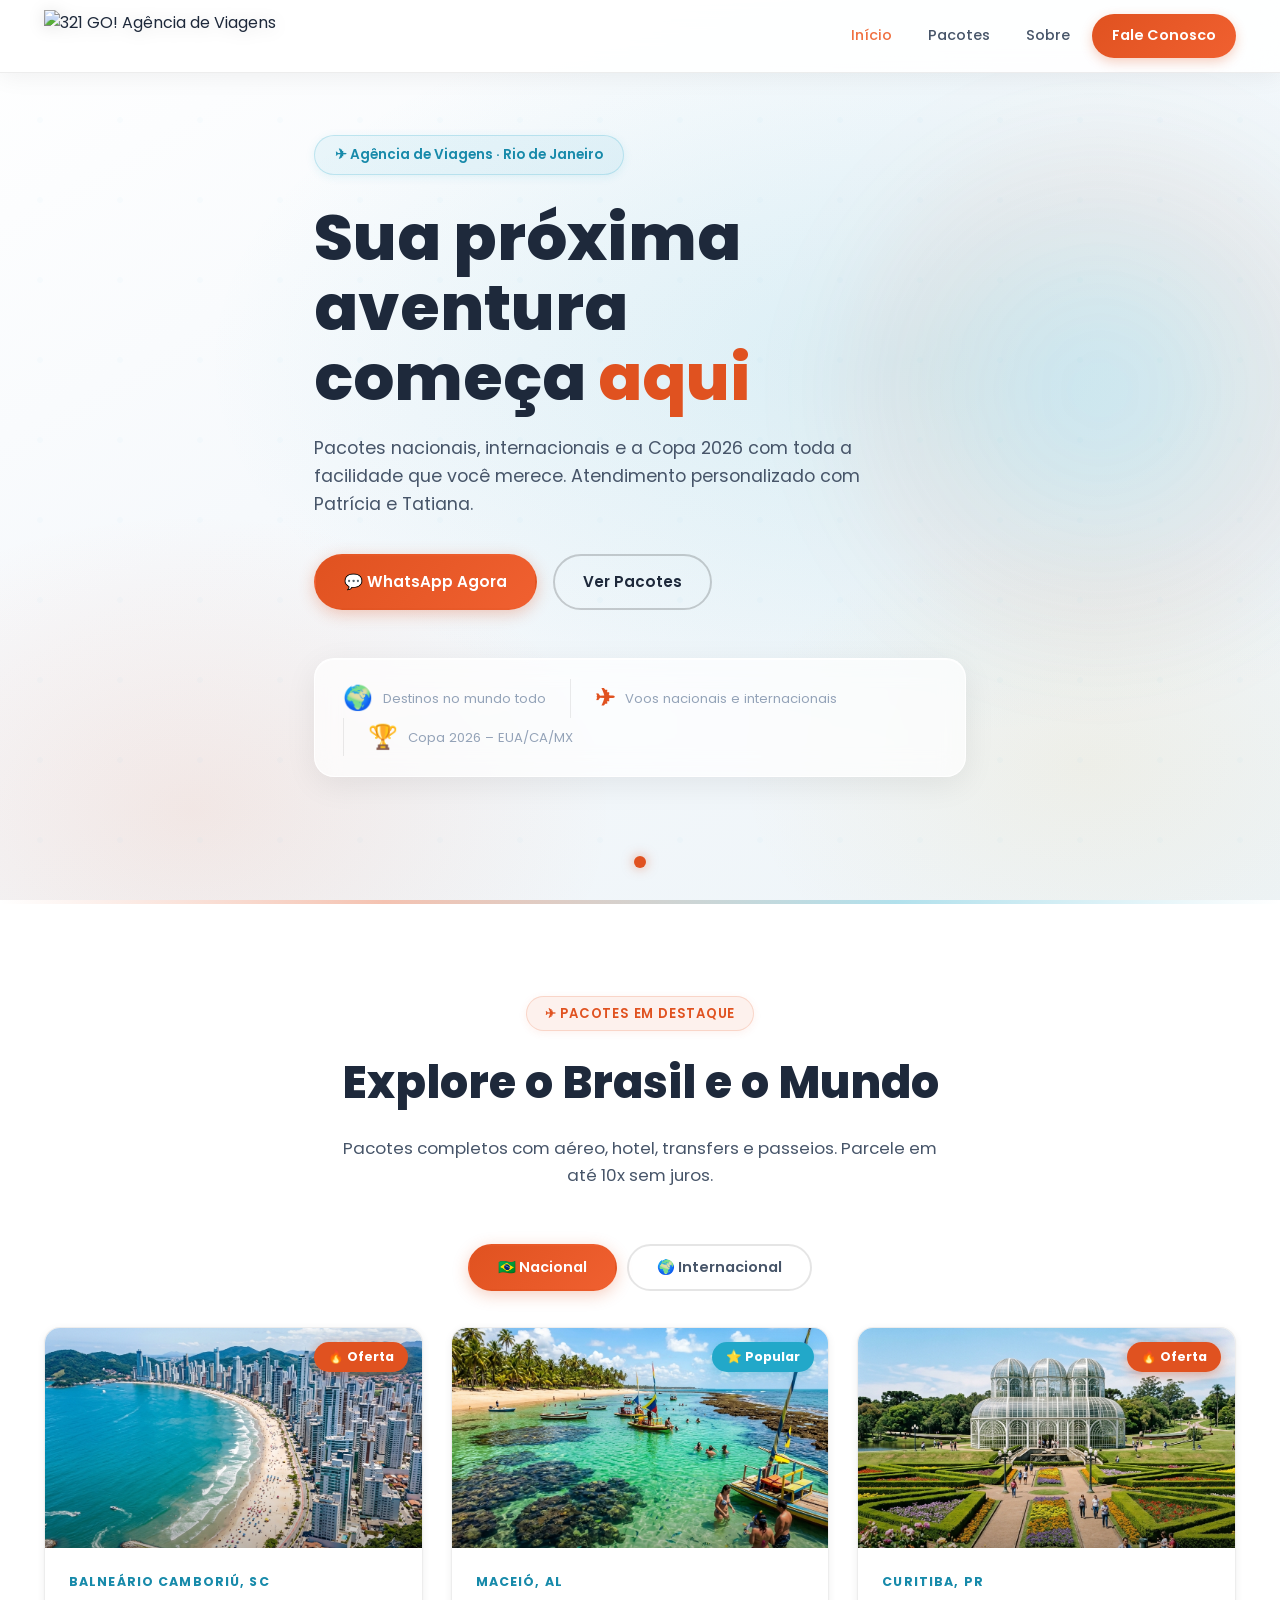
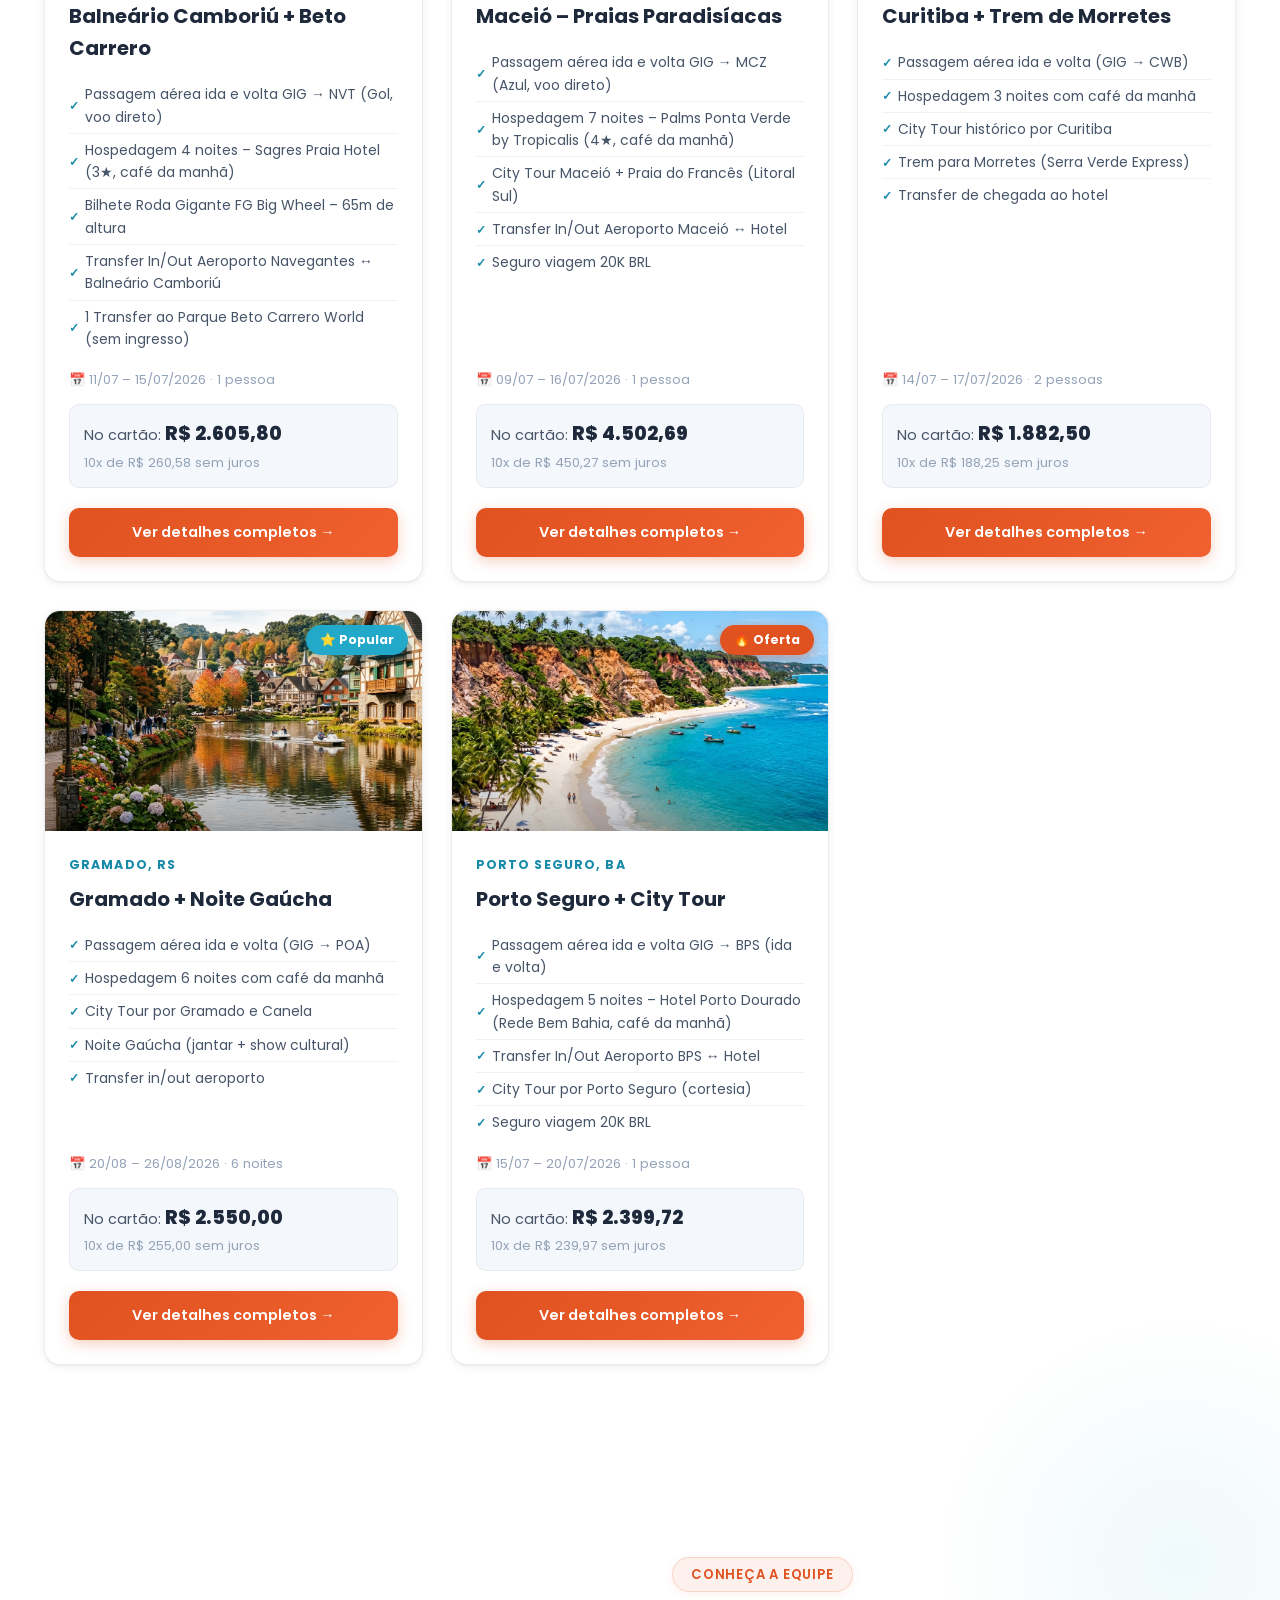
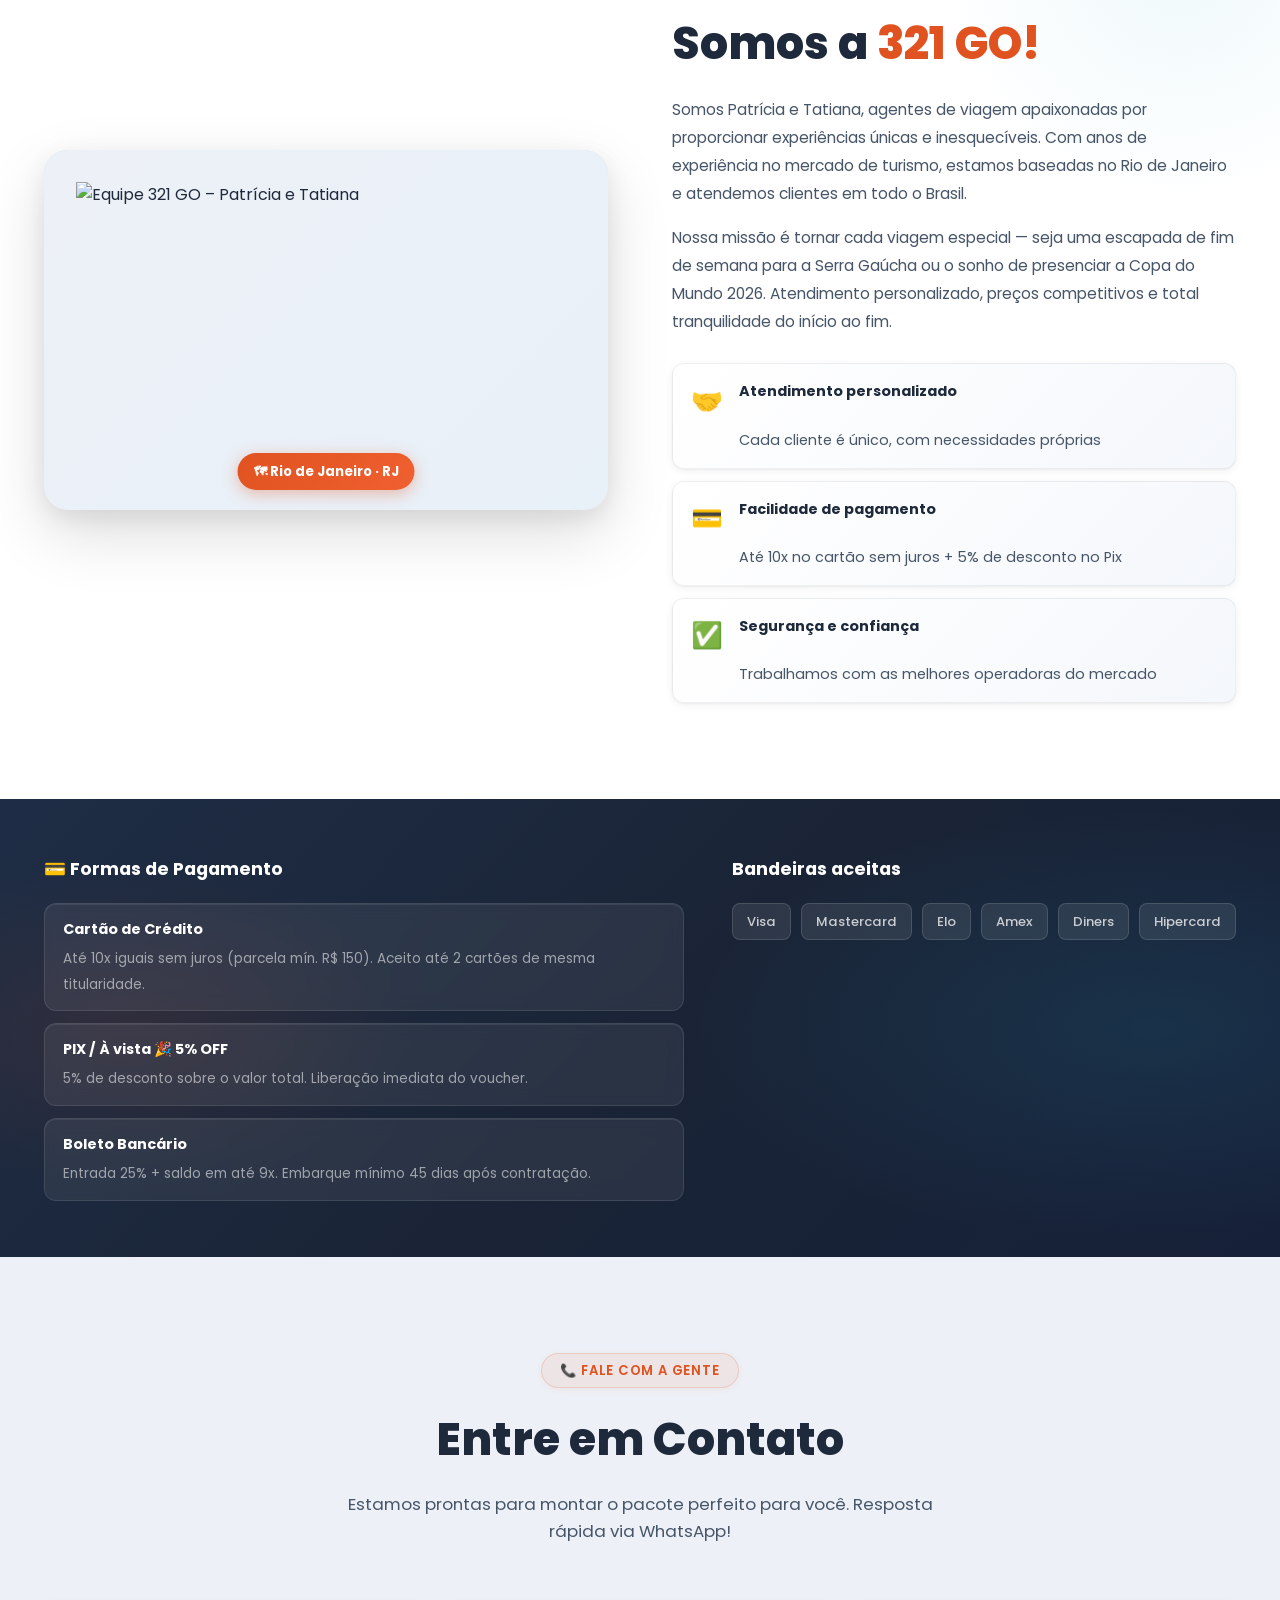
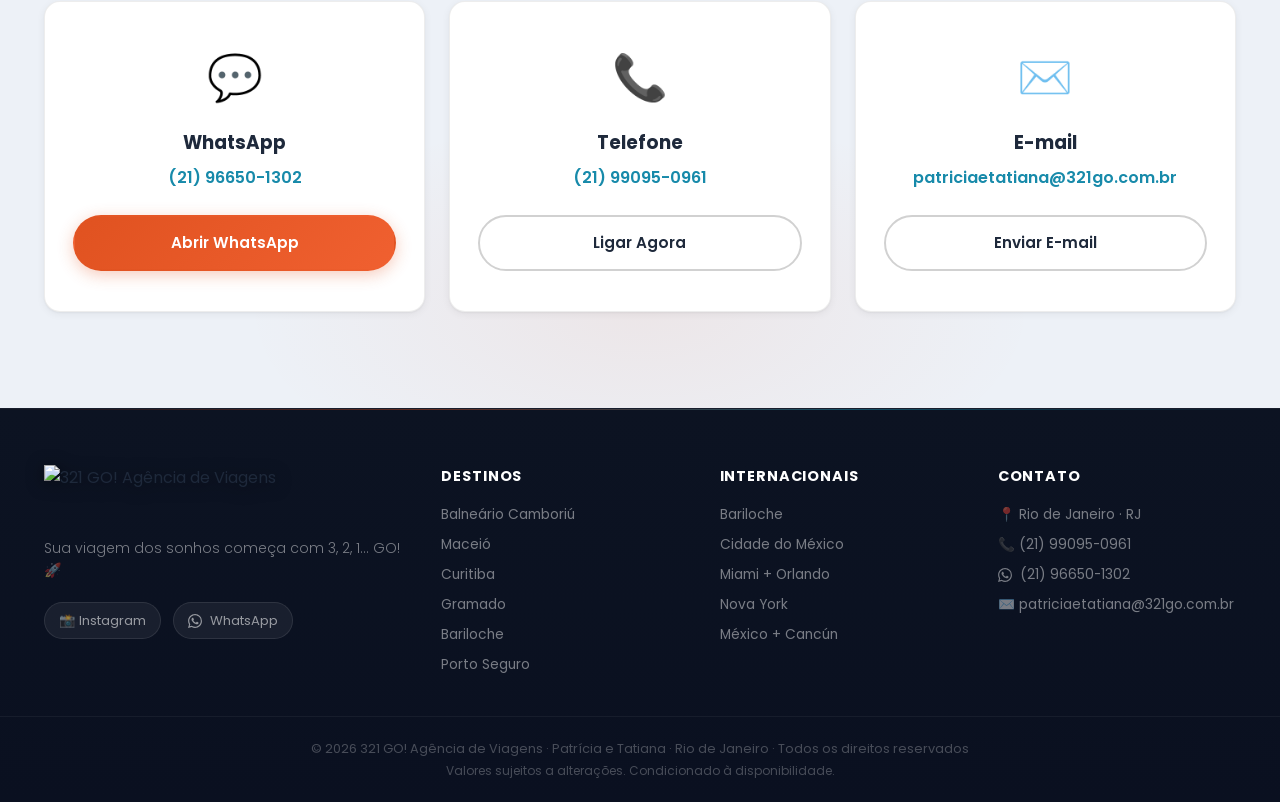
==== commit c57c3bc1: "feat: remove secao Copa 2026 (dark) da home, mantém só seção light de pacotes" ====
--- a/index.html
+++ b/index.html
@@ -25,7 +25,6 @@
       <nav class="nav" id="nav">
         <a href="#inicio" class="nav-link">Início</a>
         <a href="#pacotes" class="nav-link">Pacotes</a>
-        <a href="#copa2026" class="nav-link">Copa 2026&nbsp;🏆</a>
         <a href="#sobre" class="nav-link">Sobre</a>
         <a href="#contato" class="nav-link nav-cta" id="nav-cta-btn">Fale Conosco</a>
       </nav>
@@ -139,6 +138,15 @@
     function renderCat(cat) {
       grid.innerHTML = '';
       const cms = JSON.parse(localStorage.getItem('321go_cms_v1') || '{}');
+
+      // Aplica __db_overrides do servidor (para visitantes sem localStorage)
+      const srvCms = window.__321GO_SRV_CMS || {};
+      if (srvCms.__db_overrides && typeof DB !== 'undefined') {
+        Object.entries(srvCms.__db_overrides).forEach(([pkgId, ov]) => {
+          if (DB[pkgId]) Object.assign(DB[pkgId], ov);
+        });
+      }
+
       // Aplica overrides do CMS sobre os cards renderizados
       Object.entries(DB).forEach(([id, p]) => {
         if ((p.category || 'nacional') !== cat) return;
@@ -171,121 +179,6 @@
   })();
   </script>
 
-  <!-- COPA 2026 -->
-  <section class="section copa-section" id="copa2026">
-    <div class="copa-bg"></div>
-    <div class="container">
-      <div class="section-header section-header--light">
-        <span class="section-tag section-tag--gold" data-eid="copa-tag" data-elabel="Tag Seção Copa">🏆 Copa do Mundo 2026</span>
-        <h2 class="section-title section-title--light" data-eid="copa-titulo" data-elabel="Título Seção Copa">EUA · Canadá · México</h2>
-        <p class="section-sub section-sub--light" data-eid="copa-sub" data-elabel="Subtítulo Seção Copa">5 pacotes estratégicos para você viver a Copa de perto. Escolha seu perfil e realize esse sonho com a gente!</p>
-      </div>
-
-      <div class="copa-grid">
-
-        <article class="copa-card" id="copa-eco" onclick="location.href='pacote.html?id=copa_mexico'" style="cursor:pointer">
-          <div class="copa-card-header">
-            <span class="copa-flag" data-eid="copa-mexico-flag" data-elabel="Bandeira – México">🇲🇽</span>
-            <div class="copa-label" data-eid="copa-mexico-label" data-elabel="Label – México">Pacote Econômico</div>
-          </div>
-          <h3 class="copa-card-title" data-eid="copa-mexico-titulo" data-elabel="Título – México">Cidade do México + Jogo</h3>
-          <div class="copa-duration" data-eid="copa-mexico-dur" data-elabel="Duração – México">⏱ 6 dias</div>
-          <ul class="copa-includes" data-eid="copa-mexico-inc" data-elabel="Inclusos – México">
-            <li>✈ Passagem Rio → Cidade do México</li>
-            <li>🏨 Hotel 3★ com café da manhã</li>
-            <li>🎟 1 jogo – fase de grupos</li>
-            <li>🚐 Transfer aeroporto + estádio</li>
-            <li>🏙 City tour cultural</li>
-          </ul>
-          <div class="copa-price" data-eid="copa-mexico-preco" data-elabel="Preço – México">R$ 14.900 <span class="copa-price-sub">/ pessoa</span></div>
-          <div class="copa-margin" data-eid="copa-mexico-obs" data-elabel="Obs – México">📈 Perfil: volume e entrada · ~36% retorno</div>
-          <a href="pacote.html?id=copa_mexico" class="btn btn-copa">Ver pacote completo →</a>
-        </article>
-
-        <article class="copa-card copa-card--destaque" id="copa-miami" onclick="location.href='pacote.html?id=copa_miami'" style="cursor:pointer">
-          <div class="copa-card-header">
-            <span class="copa-flag" data-eid="copa-miami-flag" data-elabel="Bandeira – Miami">🇺🇸</span>
-            <div class="copa-label copa-label--gold" data-eid="copa-miami-label" data-elabel="Label – Miami">⭐ Mais Vendido</div>
-          </div>
-          <h3 class="copa-card-title" data-eid="copa-miami-titulo" data-elabel="Título – Miami">Miami + Orlando + Jogo</h3>
-          <div class="copa-duration" data-eid="copa-miami-dur" data-elabel="Duração – Miami">⏱ 8 dias</div>
-          <ul class="copa-includes" data-eid="copa-miami-inc" data-elabel="Inclusos – Miami">
-            <li>✈ Rio → Miami</li>
-            <li>🏨 Hotel 3★ (Miami + Orlando)</li>
-            <li>🎟 1 jogo</li>
-            <li>🚗 Aluguel de carro</li>
-            <li>🎢 1 dia de parque em Orlando</li>
-          </ul>
-          <div class="copa-price" data-eid="copa-miami-preco" data-elabel="Preço – Miami">R$ 21.900 <span class="copa-price-sub">/ pessoa</span></div>
-          <div class="copa-margin" data-eid="copa-miami-obs" data-elabel="Obs – Miami">📈 Carro-chefe · lucro ~33%</div>
-          <a href="pacote.html?id=copa_miami" class="btn btn-copa btn-copa--gold">Ver pacote completo →</a>
-        </article>
-
-        <article class="copa-card" id="copa-ny" onclick="location.href='pacote.html?id=copa_ny'" style="cursor:pointer">
-          <div class="copa-card-header">
-            <span class="copa-flag" data-eid="copa-ny-flag" data-elabel="Bandeira – NY">🗽</span>
-            <div class="copa-label" data-eid="copa-ny-label" data-elabel="Label – NY">Pacote Premium</div>
-          </div>
-          <h3 class="copa-card-title" data-eid="copa-ny-titulo" data-elabel="Título – NY">Nova York + Jogo Decisivo</h3>
-          <div class="copa-duration" data-eid="copa-ny-dur" data-elabel="Duração – NY">⏱ 7 dias</div>
-          <ul class="copa-includes" data-eid="copa-ny-inc" data-elabel="Inclusos – NY">
-            <li>✈ Rio → Nova York</li>
-            <li>🏨 Hotel 4★ – Manhattan</li>
-            <li>🎟 Jogo decisivo (oitavas/quartas)</li>
-            <li>🚁 Passeio de helicóptero NYC</li>
-            <li>🏙 City tour</li>
-          </ul>
-          <div class="copa-price" data-eid="copa-ny-preco" data-elabel="Preço – NY">R$ 29.900 <span class="copa-price-sub">/ pessoa</span></div>
-          <div class="copa-margin" data-eid="copa-ny-obs" data-elabel="Obs – NY">📈 Perfil: status + experiência · ~31%</div>
-          <a href="pacote.html?id=copa_ny" class="btn btn-copa">Ver pacote completo →</a>
-        </article>
-
-        <article class="copa-card" id="copa-cancun" onclick="location.href='pacote.html?id=copa_cancun'" style="cursor:pointer">
-          <div class="copa-card-header">
-            <span class="copa-flag" data-eid="copa-cancun-flag" data-elabel="Bandeira – Cancún">🌮🌊</span>
-            <div class="copa-label" data-eid="copa-cancun-label" data-elabel="Label – Cancún">Experiência Completa</div>
-          </div>
-          <h3 class="copa-card-title" data-eid="copa-cancun-titulo" data-elabel="Título – Cancún">México + Cancún + Jogo</h3>
-          <div class="copa-duration" data-eid="copa-cancun-dur" data-elabel="Duração – Cancún">⏱ 9 dias</div>
-          <ul class="copa-includes" data-eid="copa-cancun-inc" data-elabel="Inclusos – Cancún">
-            <li>✈ Multidestino</li>
-            <li>🏨 Hotel 3★ + Resort Cancún</li>
-            <li>🎟 1 jogo</li>
-            <li>🏖 3 dias all inclusive</li>
-            <li>🚐 Transfers</li>
-          </ul>
-          <div class="copa-price" data-eid="copa-cancun-preco" data-elabel="Preço – Cancún">R$ 23.900 <span class="copa-price-sub">/ pessoa</span></div>
-          <div class="copa-margin" data-eid="copa-cancun-obs" data-elabel="Obs – Cancún">📈 Futebol + férias · ~36% retorno</div>
-          <a href="pacote.html?id=copa_cancun" class="btn btn-copa">Ver pacote completo →</a>
-        </article>
-
-        <article class="copa-card copa-card--luxury" id="copa-final" onclick="location.href='pacote.html?id=copa_final'" style="cursor:pointer">
-          <div class="copa-card-header">
-            <span class="copa-flag" data-eid="copa-final-flag" data-elabel="Bandeira – Final">🏆</span>
-            <div class="copa-label copa-label--luxury" data-eid="copa-final-label" data-elabel="Label – Final">💎 Luxo · Final da Copa</div>
-          </div>
-          <h3 class="copa-card-title" data-eid="copa-final-titulo" data-elabel="Título – Final">Final da Copa + Nova York</h3>
-          <div class="copa-duration" data-eid="copa-final-dur" data-elabel="Duração – Final">⏱ 7 dias</div>
-          <ul class="copa-includes" data-eid="copa-final-inc" data-elabel="Inclusos – Final">
-            <li>✈ Econômica premium</li>
-            <li>🏨 Hotel 4★/5★</li>
-            <li>🎟 FINAL DA COPA</li>
-            <li>🍽 Experiências VIP</li>
-            <li>🚐 Transfer executivo</li>
-          </ul>
-          <div class="copa-price" data-eid="copa-final-preco" data-elabel="Preço – Final">R$ 49.900 <span class="copa-price-sub">/ pessoa</span></div>
-          <div class="copa-margin" data-eid="copa-final-obs" data-elabel="Obs – Final">📈 Produto de autoridade · ~36% lucro</div>
-          <a href="pacote.html?id=copa_final" class="btn btn-copa btn-copa--luxury">Ver pacote completo →</a>
-        </article>
-
-      </div>
-
-      <div class="copa-disclaimer" data-eid="copa-disclaimer" data-elabel="Aviso Copa">
-        ⚠️ Valores sujeitos a alterações sem aviso prévio. Disponibilidade limitada. Entre em contato para confirmar datas e condições de pagamento.
-      </div>
-    </div>
-  </section>
-
   <!-- SOBRE -->
   <section class="section sobre-section" id="sobre">
     <div class="container sobre-inner">
@@ -411,13 +304,13 @@
         </ul>
       </div>
       <div class="footer-links-col">
-        <h4 class="footer-heading" data-eid="footer-col3-titulo" data-elabel="Título Coluna 3 – Footer">Copa 2026 🏆</h4>
+        <h4 class="footer-heading" data-eid="footer-col3-titulo" data-elabel="Título Coluna 3 – Footer">Internacionais</h4>
         <ul class="footer-list">
+          <li><a href="pacote.html?id=bariloche" class="footer-link">Bariloche</a></li>
           <li><a href="pacote.html?id=copa_mexico" class="footer-link">Cidade do México</a></li>
           <li><a href="pacote.html?id=copa_miami" class="footer-link">Miami + Orlando</a></li>
-          <li><a href="pacote.html?id=copa_ny" class="footer-link">Nova York Premium</a></li>
+          <li><a href="pacote.html?id=copa_ny" class="footer-link">Nova York</a></li>
           <li><a href="pacote.html?id=copa_cancun" class="footer-link">México + Cancún</a></li>
-          <li><a href="pacote.html?id=copa_final" class="footer-link">Final da Copa</a></li>
         </ul>
       </div>
       <div class="footer-links-col">
--- a/style.css
+++ b/style.css
@@ -360,6 +360,10 @@
 .wpp-float:hover { background: #20b858; transform: translateY(-3px) scale(1.03); box-shadow: 0 12px 32px rgba(37,211,102,.5); }
 .wpp-float-icon { font-size: 1.3rem; }
 
+/* Em modo editor, reduz o botão WA para não atrapalhar */
+body.go-on .wpp-float { width: 52px; height: 52px; padding: 0; border-radius: 50%; justify-content: center; bottom: 16px; right: 16px; animation: none; }
+body.go-on .wpp-float-label { display: none; }
+
 /* ---------- ANIMATIONS ---------- */
 @keyframes fadeInUp { from { opacity: 0; transform: translateY(24px); } to { opacity: 1; transform: translateY(0); } }
 @keyframes bounce { 0%, 100% { transform: translateX(-50%) translateY(0); } 50% { transform: translateX(-50%) translateY(10px); } }
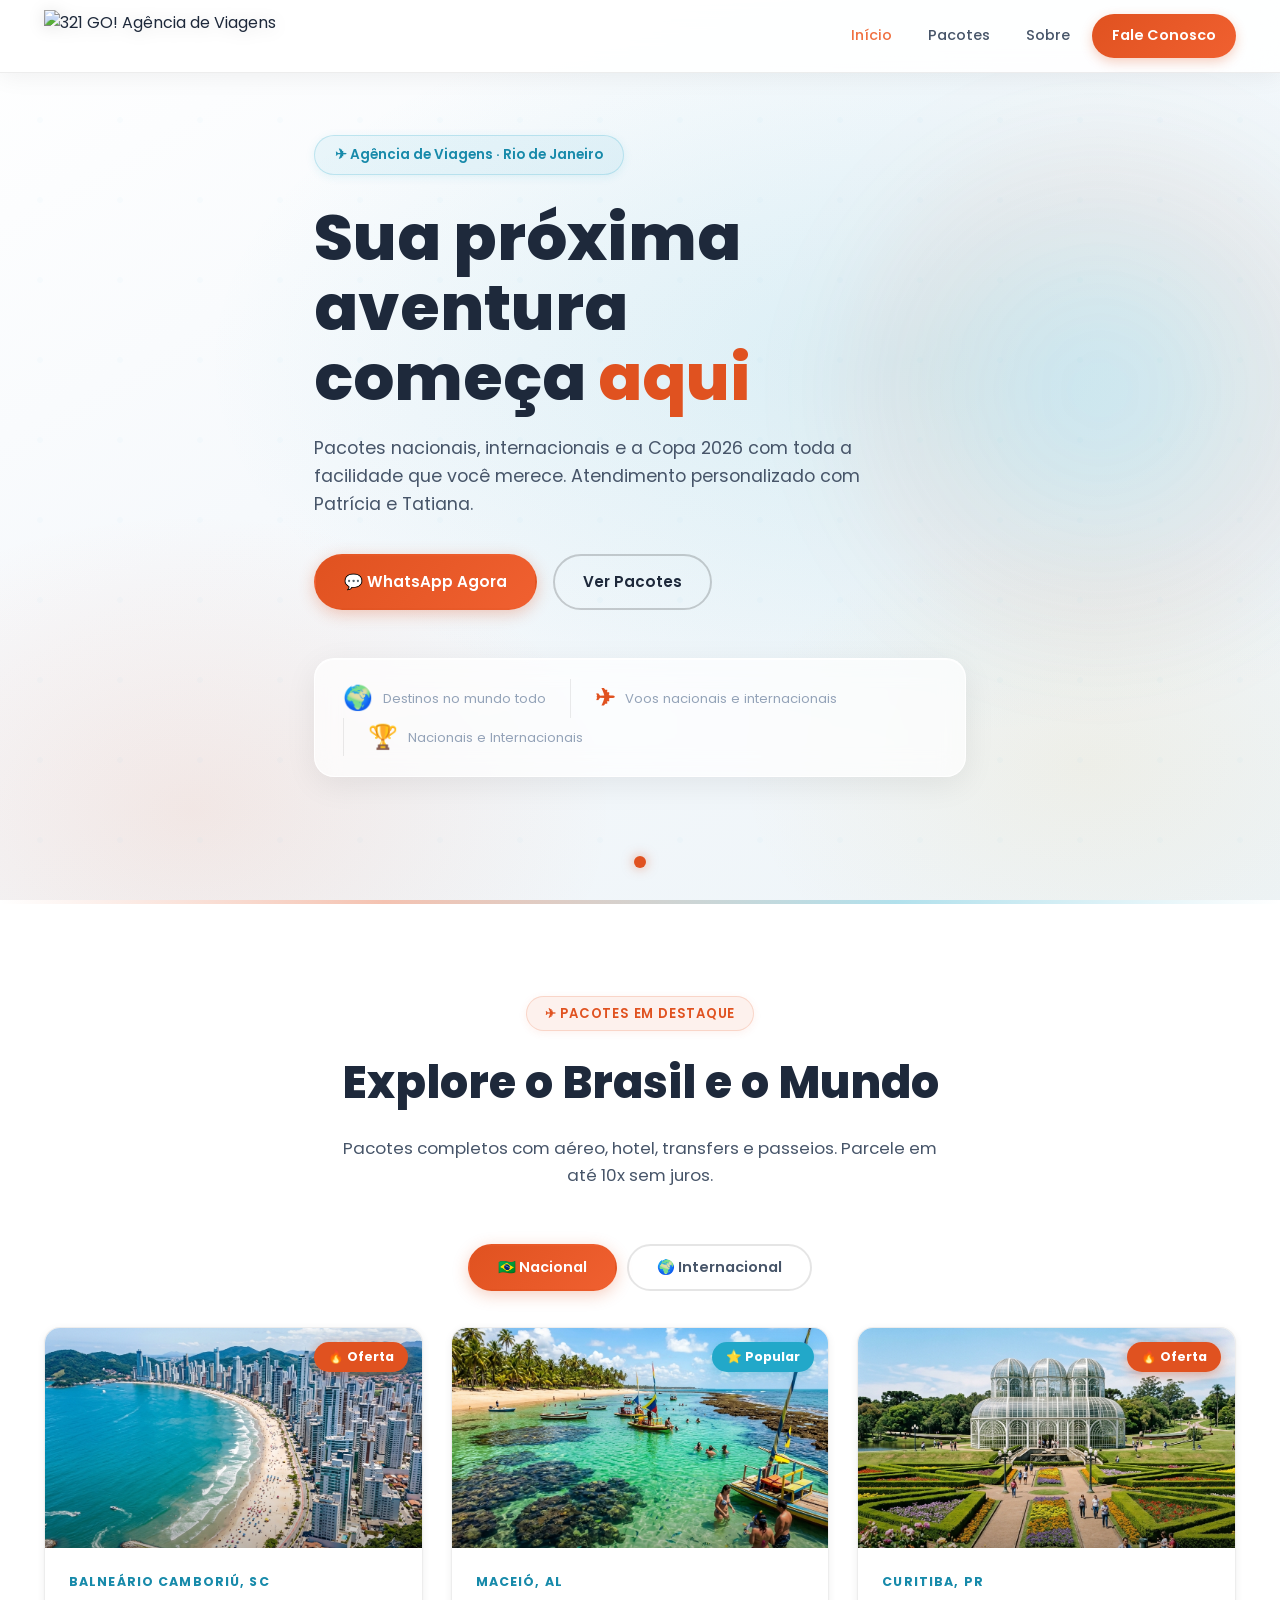
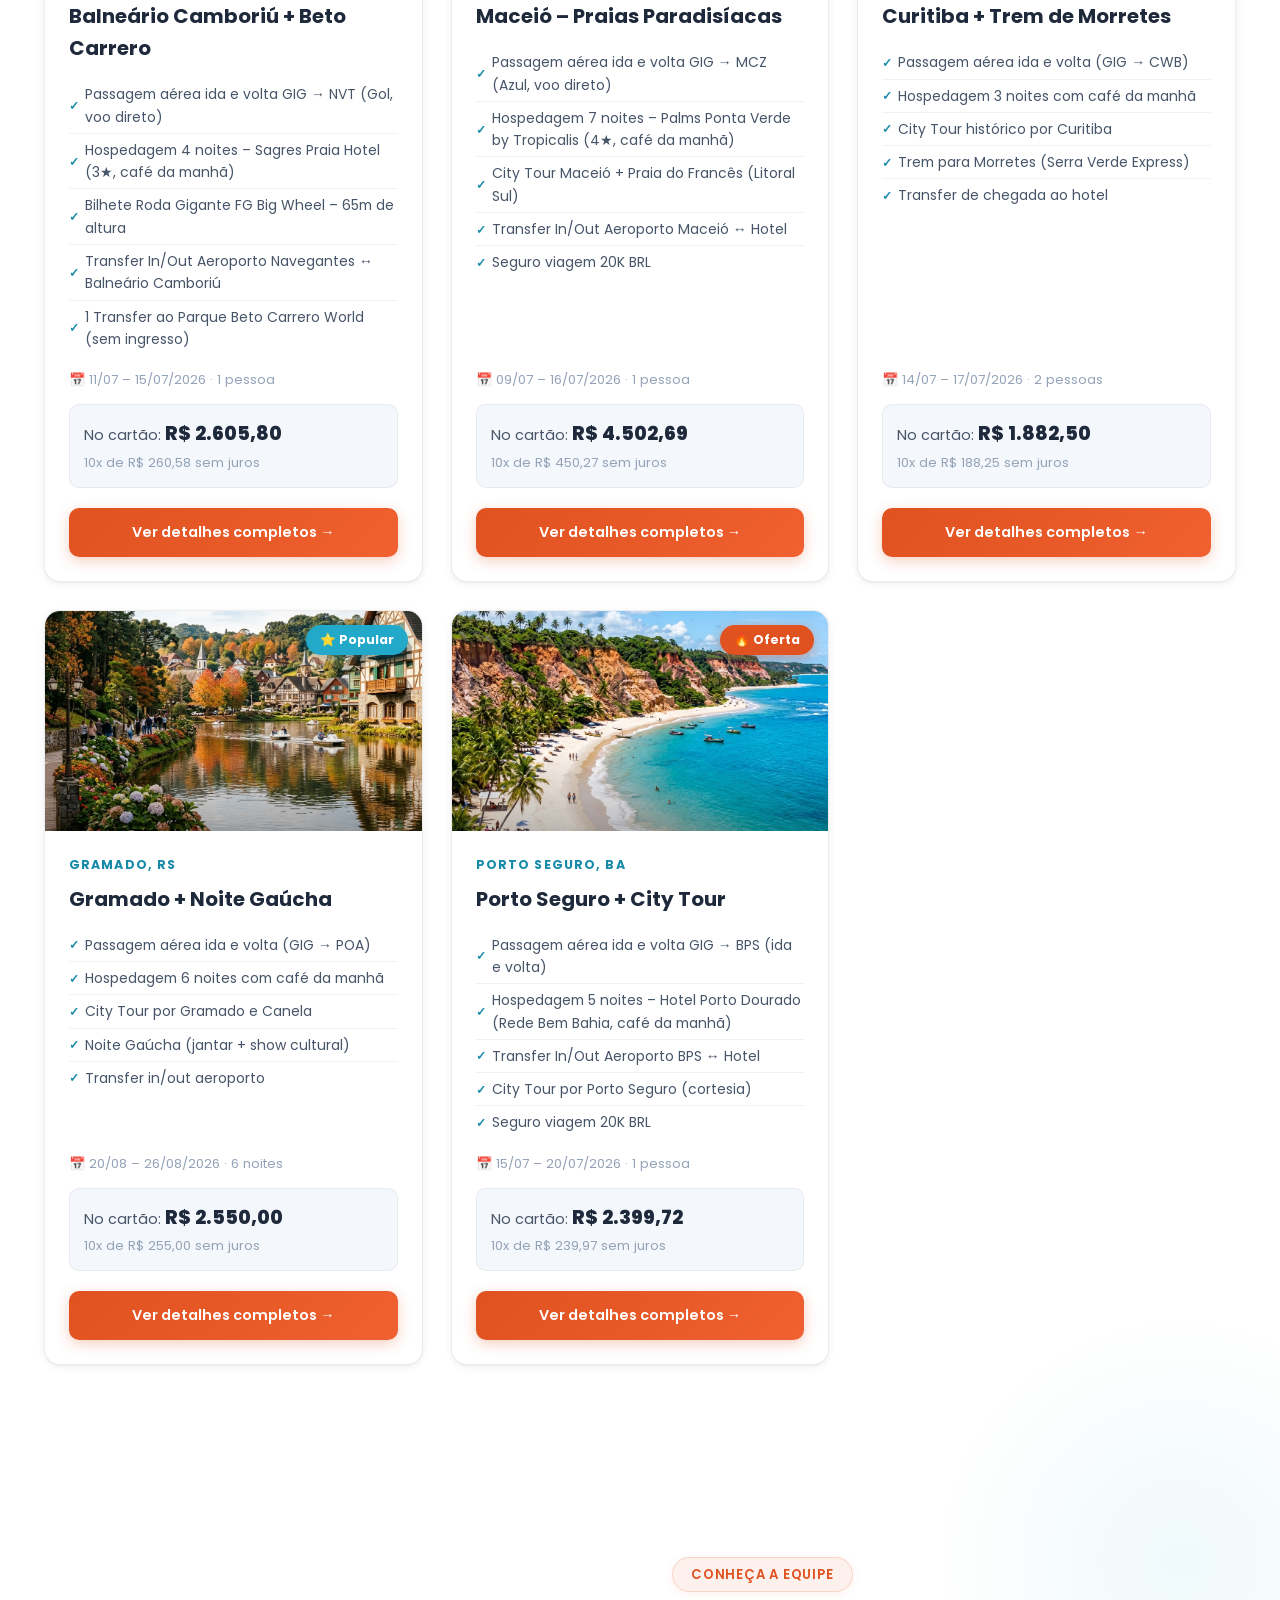
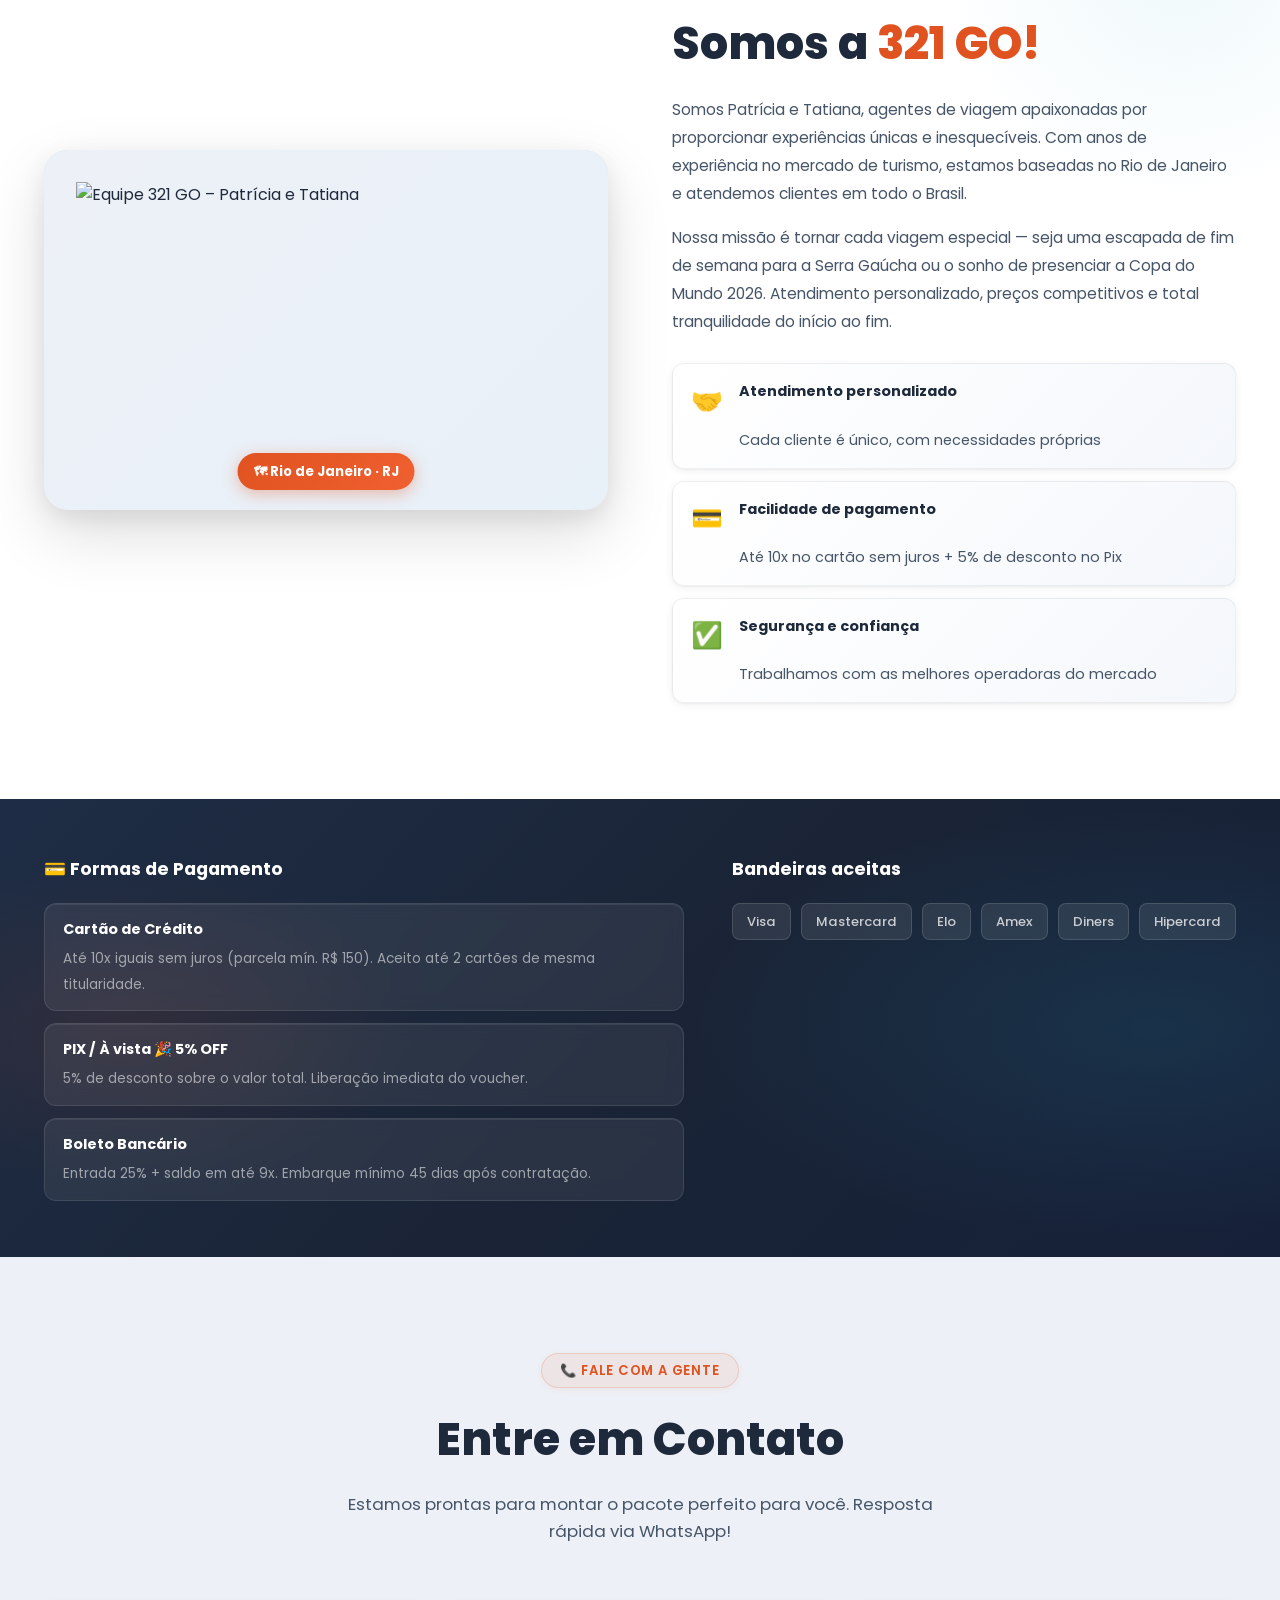
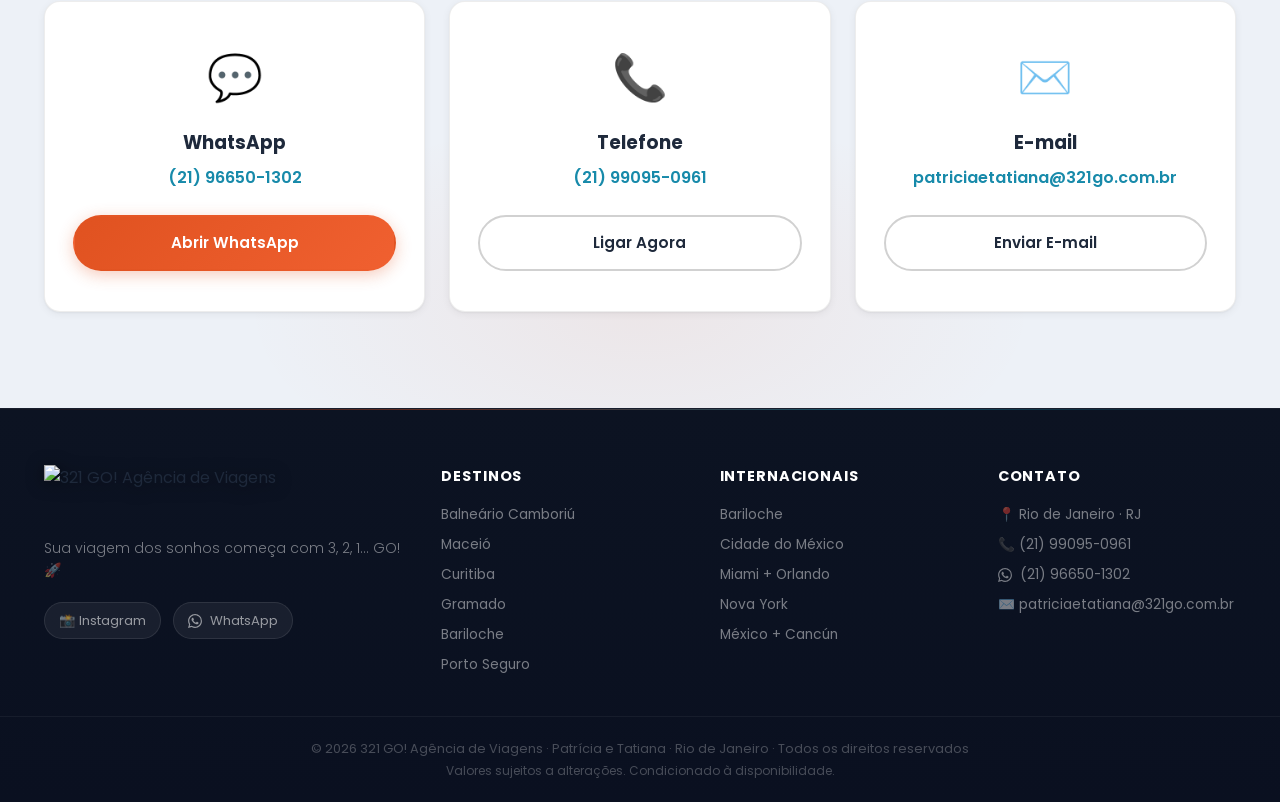
==== commit 747dcd1f: "fix: remove Copa 2026 do menu pacote.html, corrige stat hero, salva STATUS_FINAL" ====
--- a/index.html
+++ b/index.html
@@ -61,7 +61,7 @@
         </div>
         <div class="stat">
           <span class="stat-num" data-eid="hero-stat3-icon" data-elabel="Stat 3 – Ícone">🏆</span>
-          <span class="stat-label" data-eid="hero-stat3-txt" data-elabel="Stat 3 – Texto">Copa 2026 – EUA/CA/MX</span>
+          <span class="stat-label" data-eid="hero-stat3-txt" data-elabel="Stat 3 – Texto">Nacionais e Internacionais</span>
         </div>
       </div>
     </div>
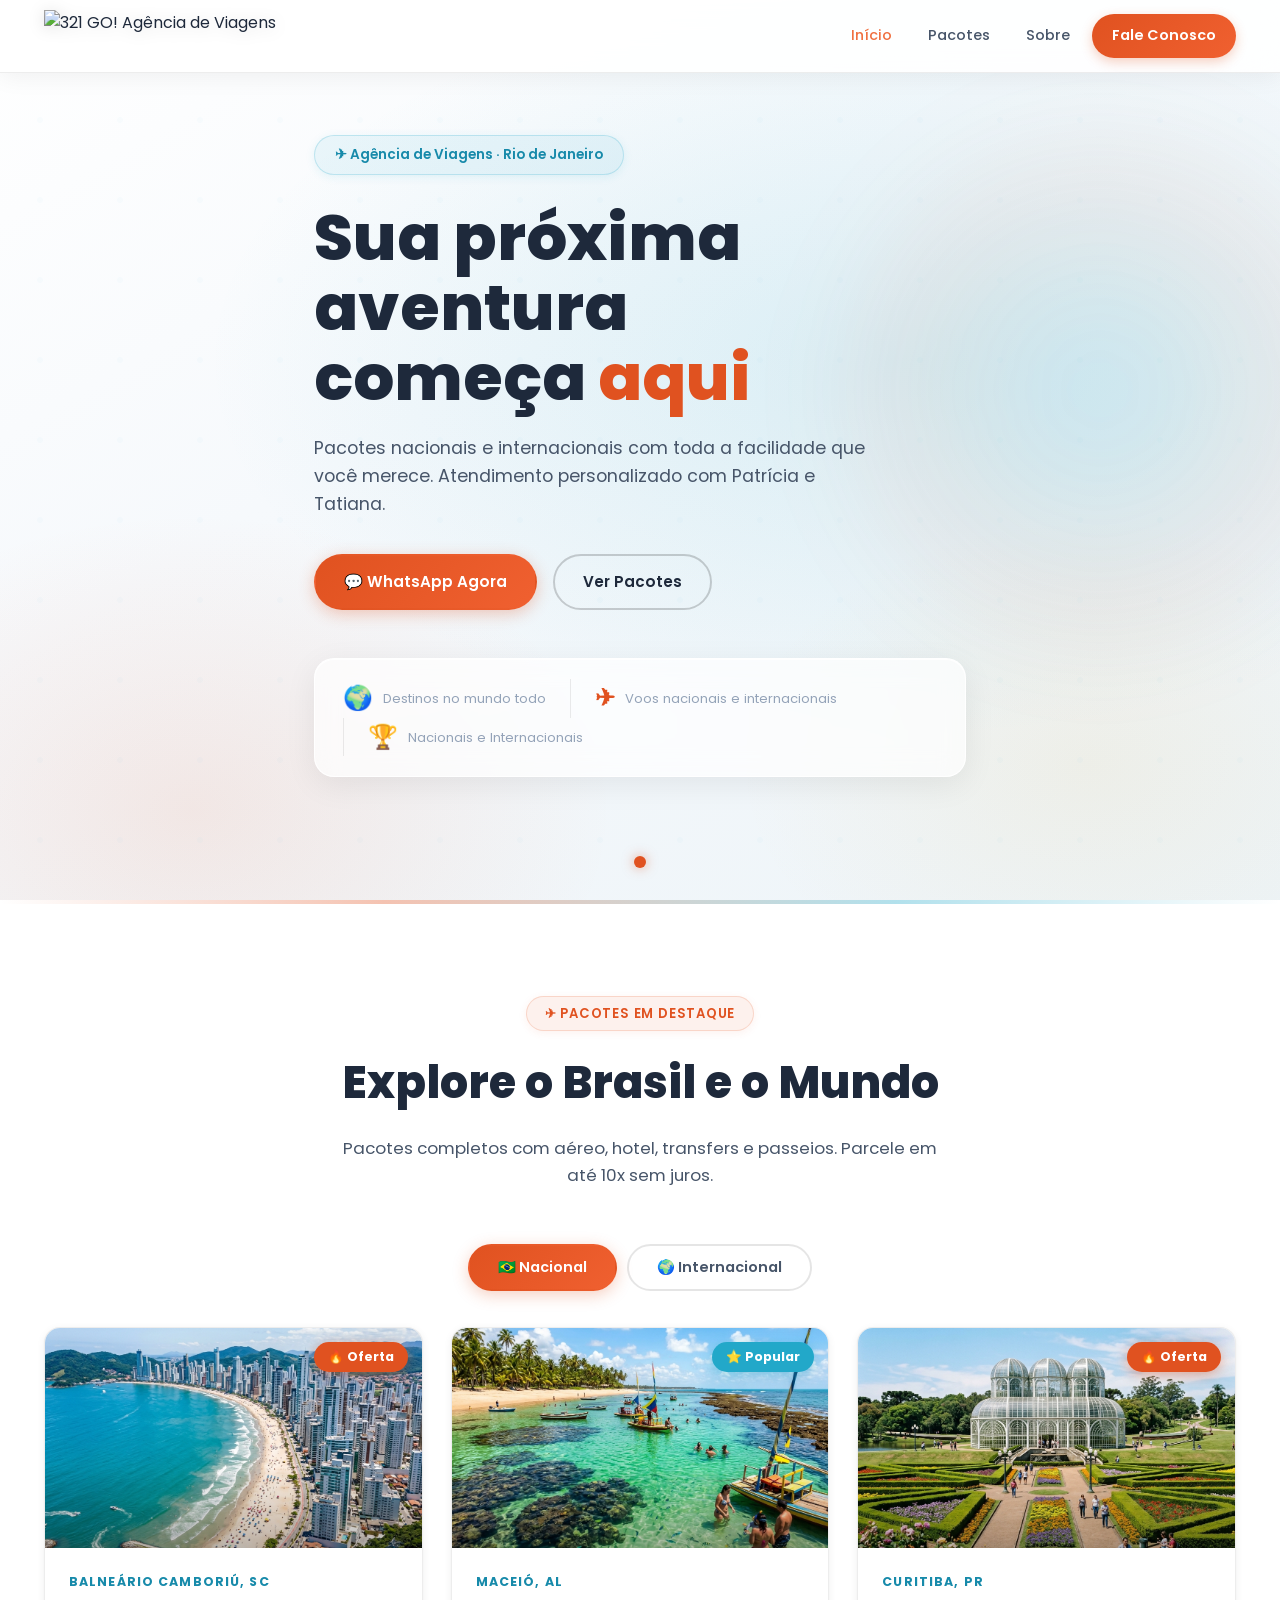
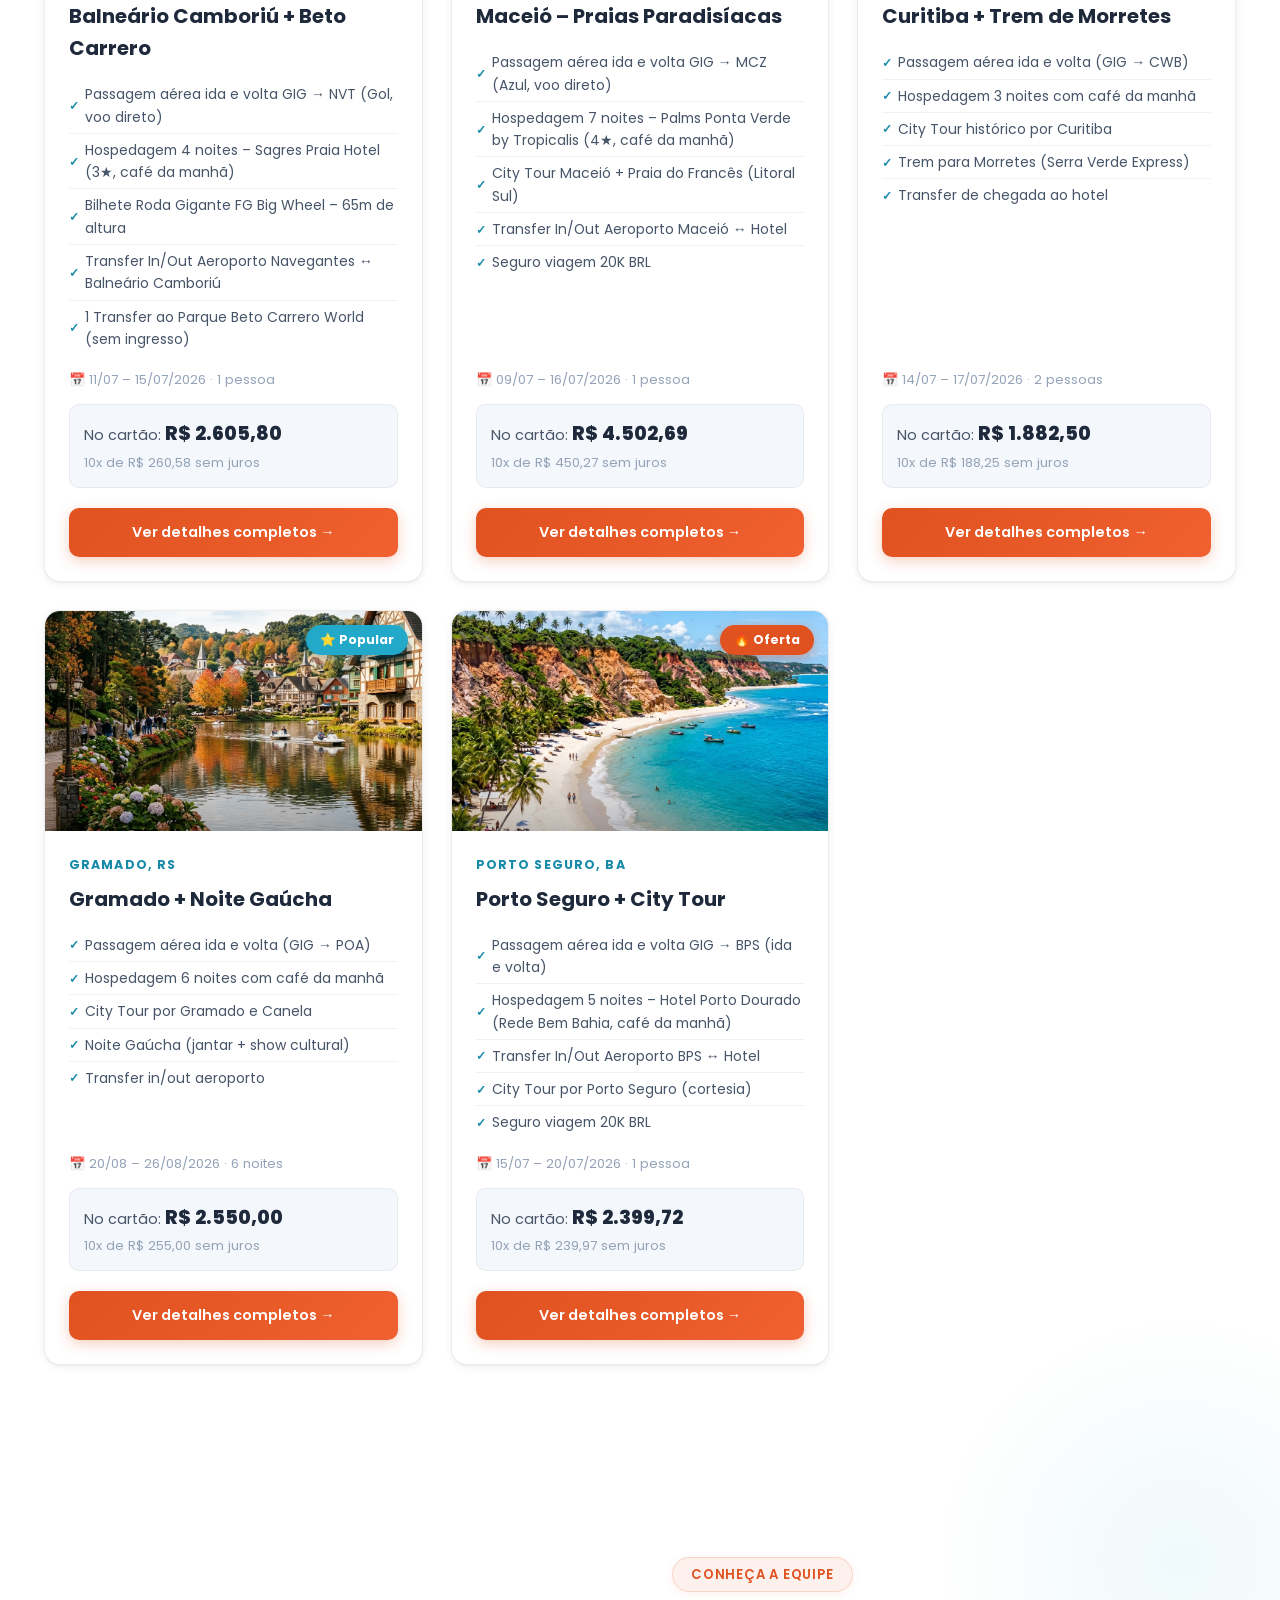
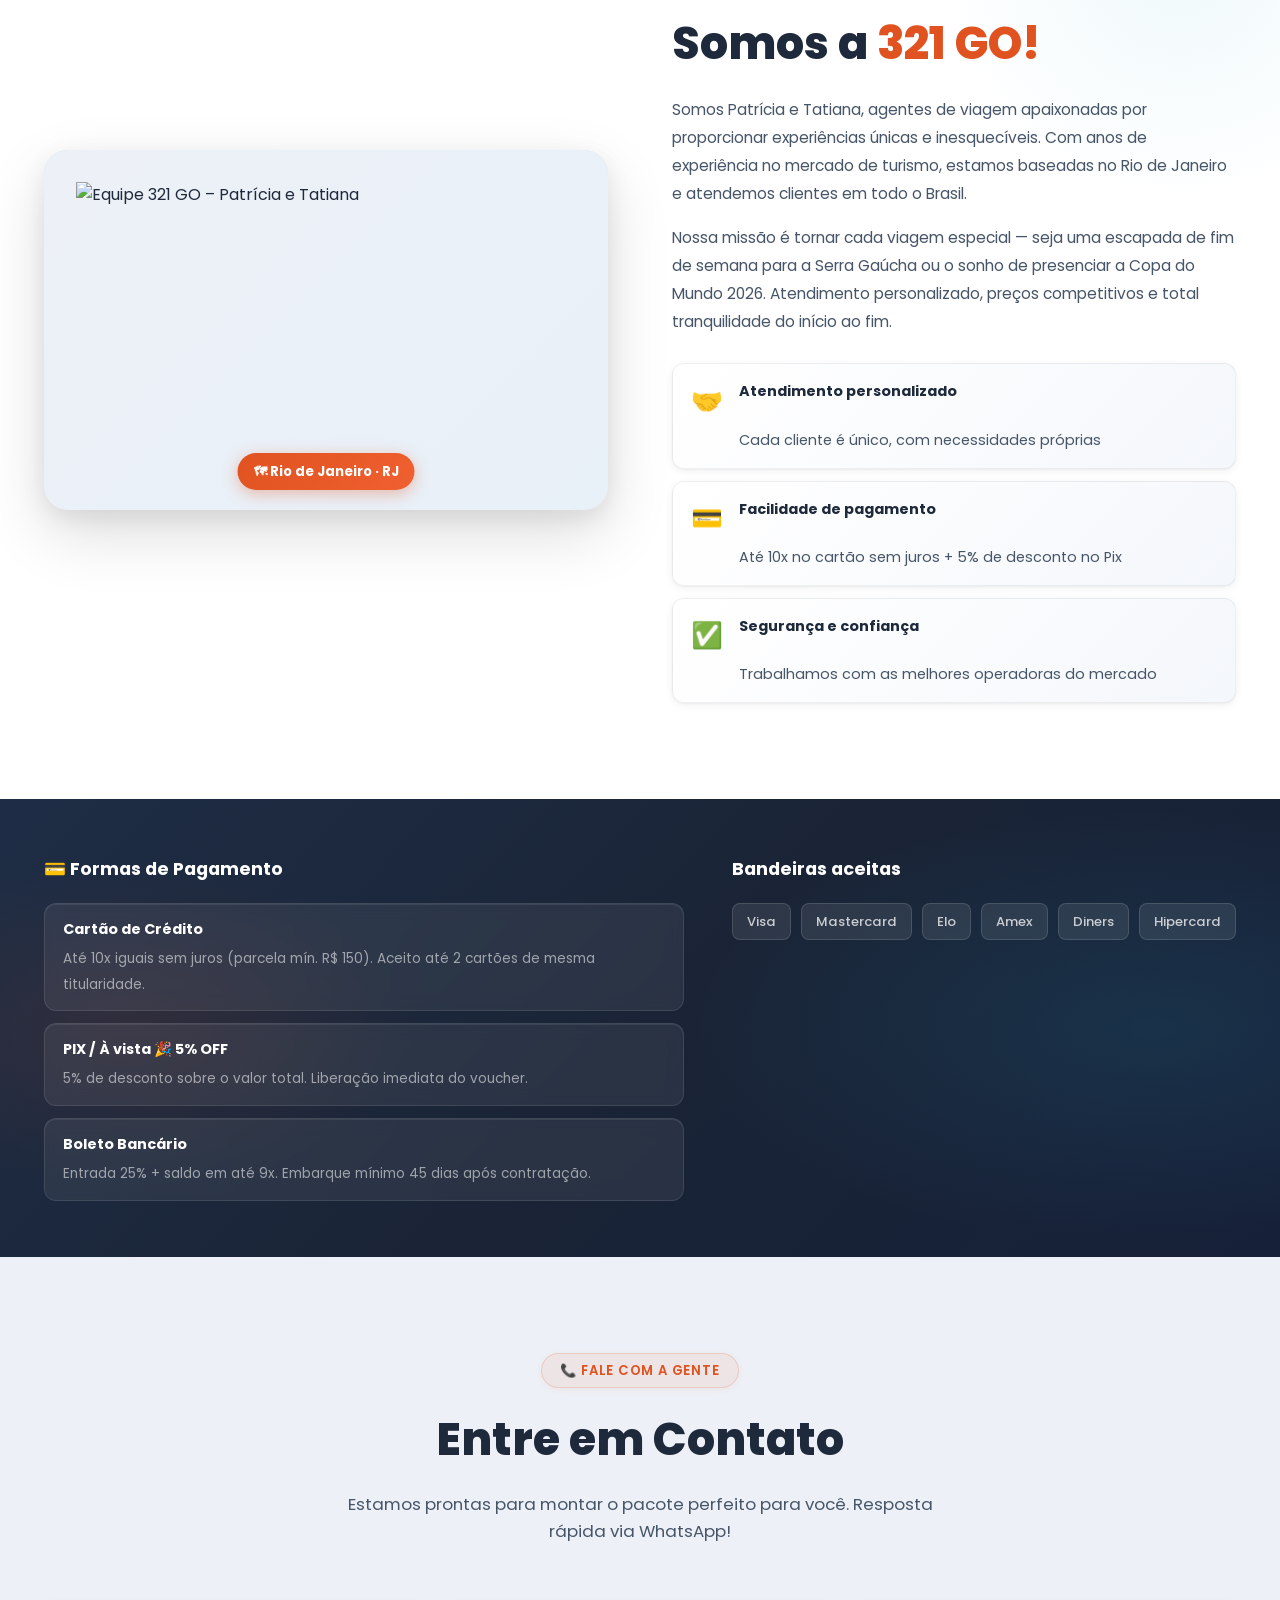
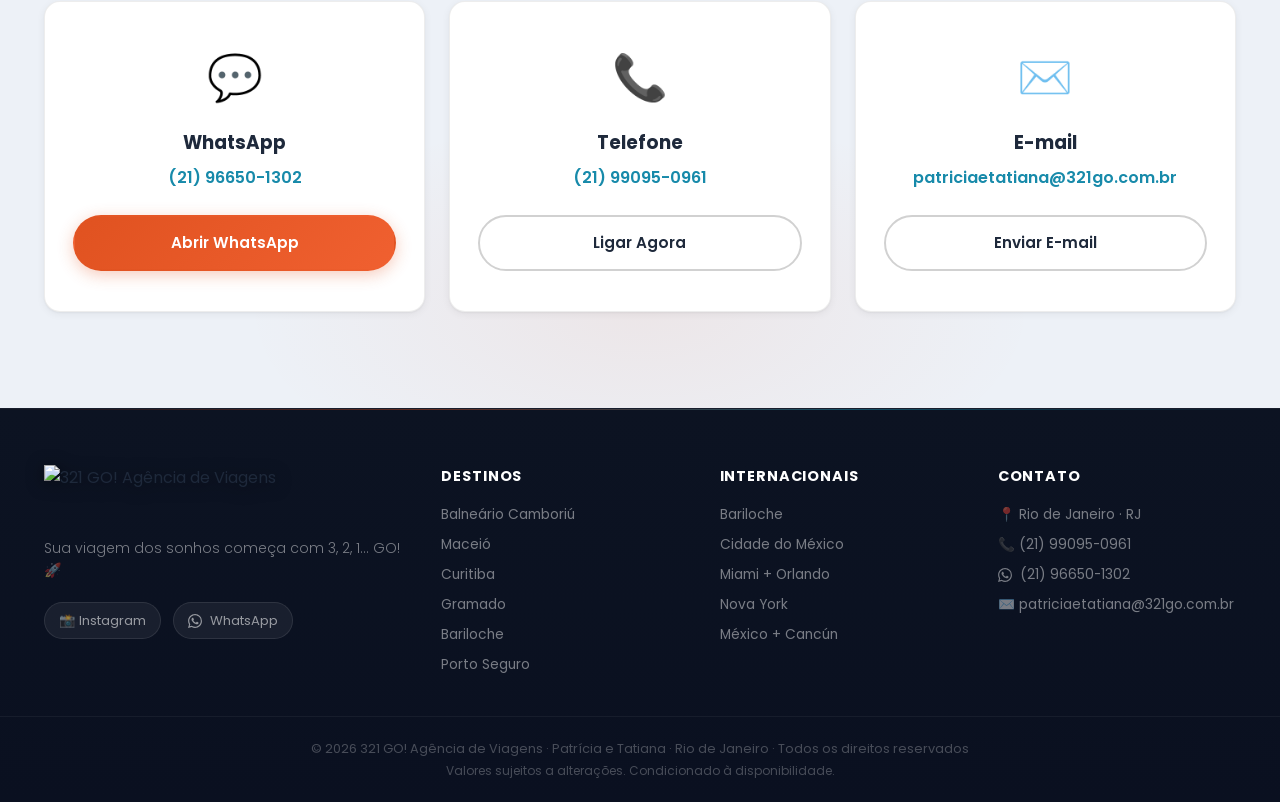
==== commit 7c5f2803: "fix: remove todas referencias Copa 2026, corrige comentarios CSS corrompidos, subtitulo hero" ====
--- a/index.html
+++ b/index.html
@@ -43,7 +43,7 @@
       <h1 class="hero-title" data-eid="hero-title" data-elabel="Título Hero">
         Sua próxima aventura<br />começa <span class="hero-accent">aqui</span>
       </h1>
-      <p class="hero-sub" data-eid="hero-sub" data-elabel="Subtítulo Hero">Pacotes nacionais, internacionais e a Copa 2026 com toda a facilidade que você merece. Atendimento personalizado com Patrícia e Tatiana.</p>
+      <p class="hero-sub" data-eid="hero-sub" data-elabel="Subtítulo Hero">Pacotes nacionais e internacionais com toda a facilidade que você merece. Atendimento personalizado com Patrícia e Tatiana.</p>
       <div class="hero-actions">
         <a href="https://wa.me/5521966501302?text=Olá%2C+gostaria+de+saber+mais+sobre+os+pacotes+da+321+GO!" class="btn btn-primary" target="_blank" rel="noopener" data-eid="hero-cta-wa" data-elabel="Botão WhatsApp Hero">
           💬 WhatsApp Agora
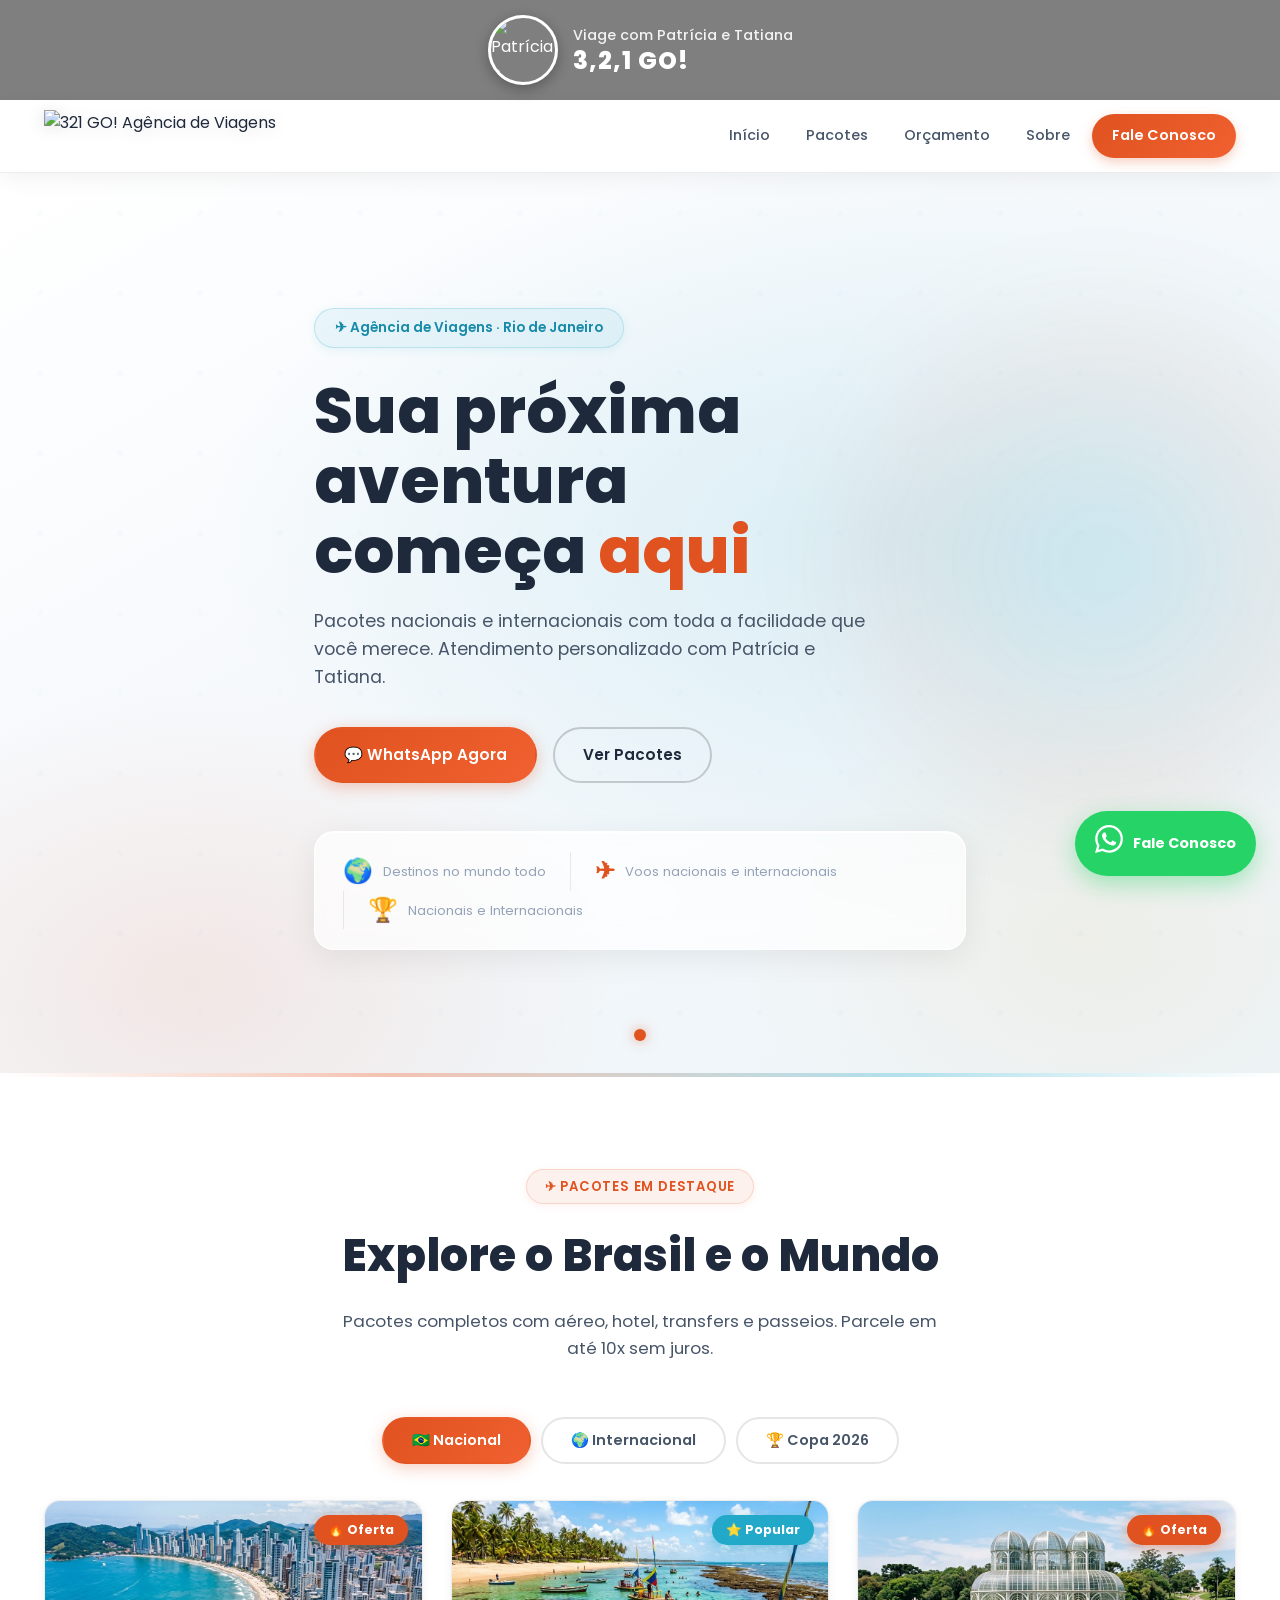
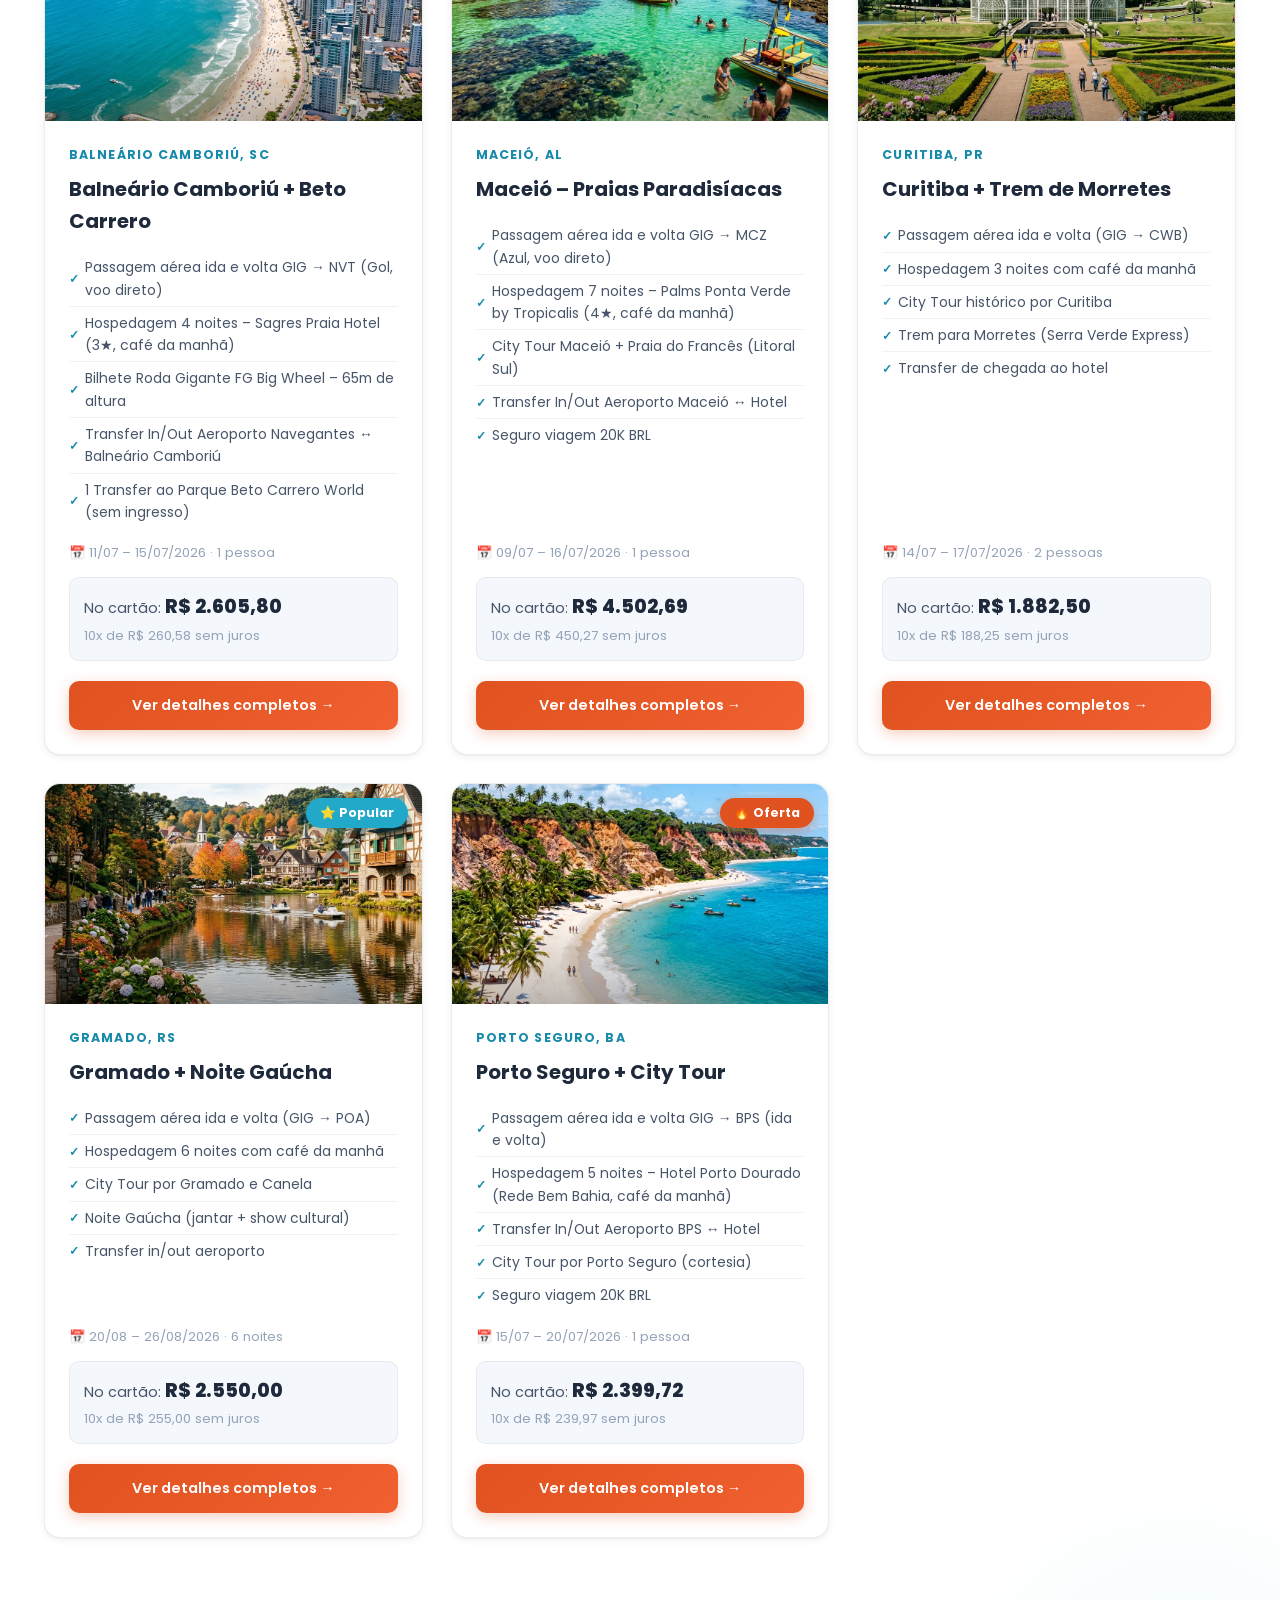
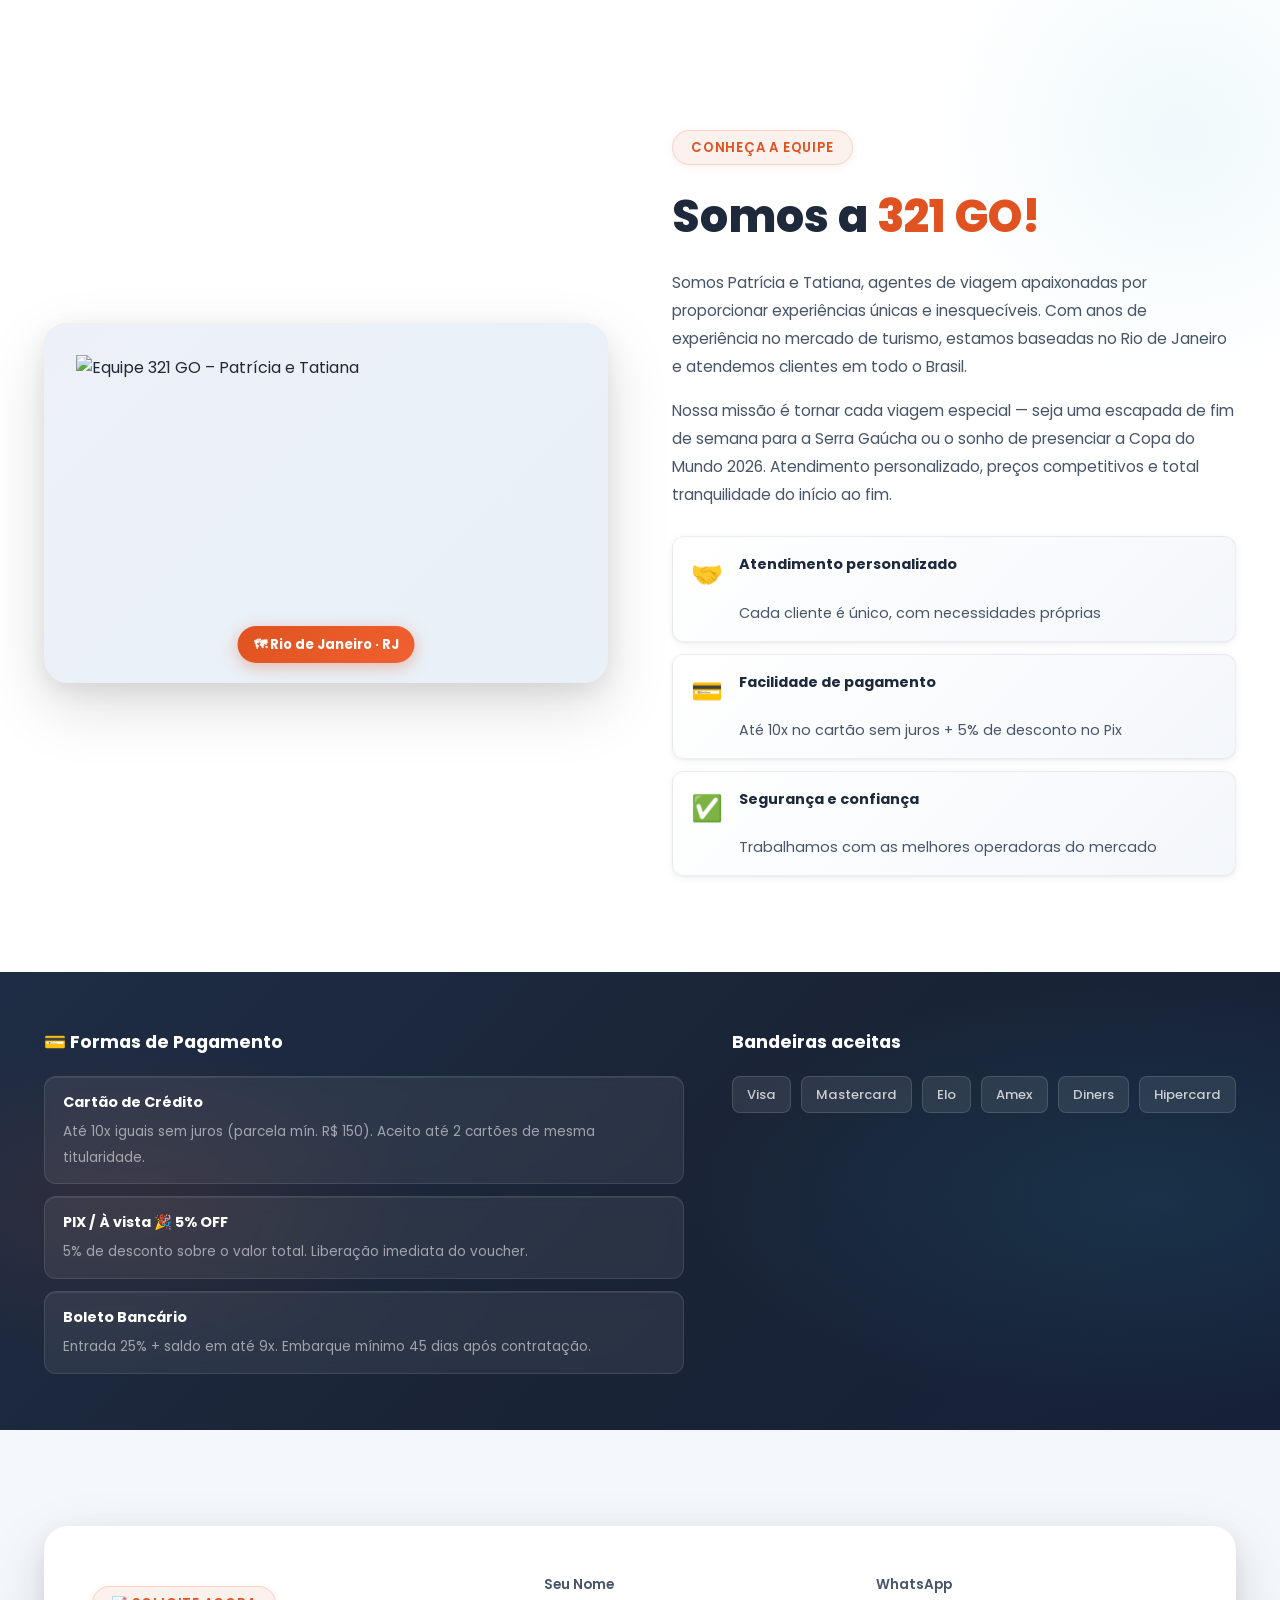
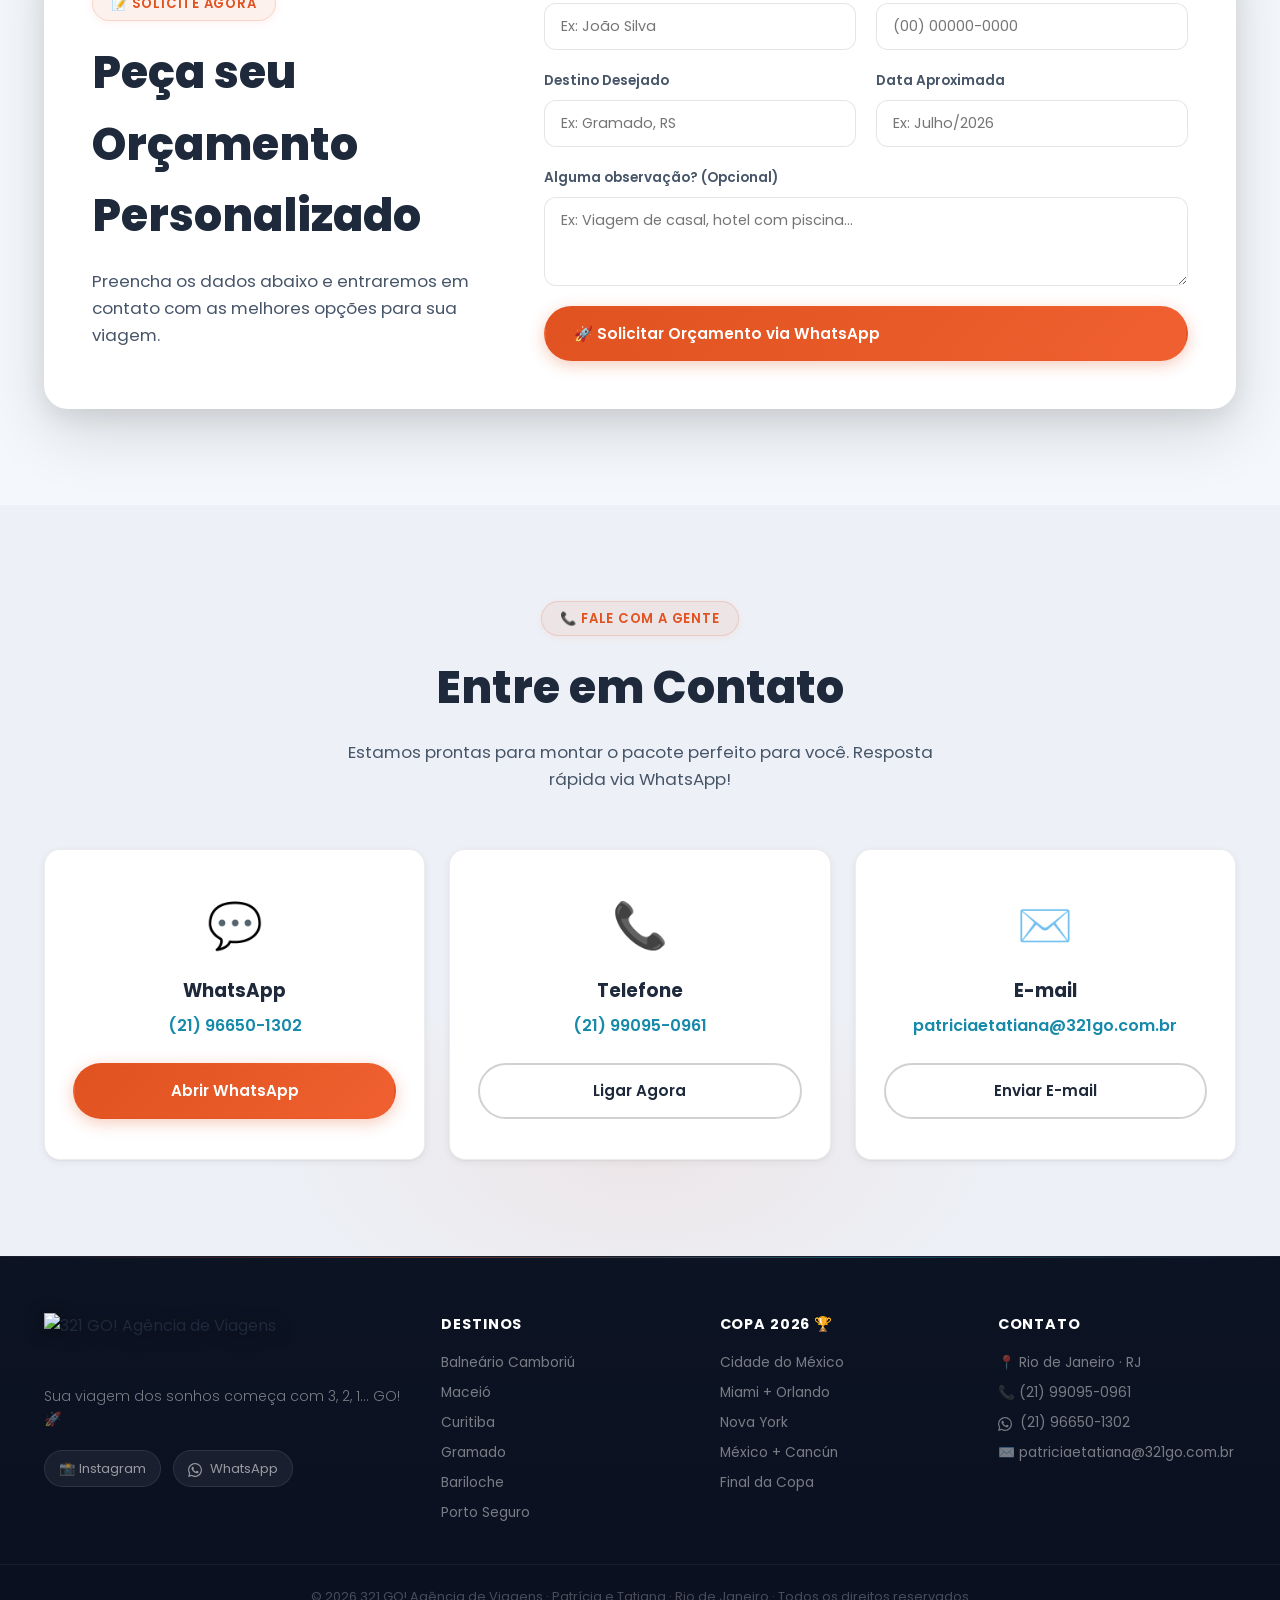
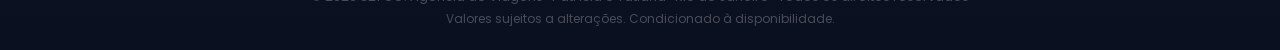
==== commit 3718eb54: "Melhorias premium: novo cabeçalho, formulário de orçamento e restauração da Copa 2026" ====
--- a/index.html
+++ b/index.html
@@ -14,6 +14,22 @@
 </head>
 <body>
 
+  <!-- TOP HEADER PREMIUM -->
+  <div class="top-header">
+    <div class="container top-header-inner">
+      <div class="team-brand">
+        <div class="round-photo-wrap">
+          <img src="https://media.infotravel.com.br/image/upload/A60662FD7A54D4C331DE3B0082A79B0E.png" 
+               alt="Patrícia e Tatiana" class="round-photo" data-eid="team-photo" data-elabel="Foto Redonda Equipe" />
+        </div>
+        <div class="brand-text">
+          <span class="brand-welcome" data-eid="top-text-1" data-elabel="Texto Superior 1">Viage com Patrícia e Tatiana</span>
+          <span class="brand-tagline" data-eid="top-text-2" data-elabel="Texto Superior 2">3,2,1 GO!</span>
+        </div>
+      </div>
+    </div>
+  </div>
+
   <!-- HEADER / NAV -->
   <header class="header" id="header">
     <div class="container header-inner">
@@ -25,6 +41,7 @@
       <nav class="nav" id="nav">
         <a href="#inicio" class="nav-link">Início</a>
         <a href="#pacotes" class="nav-link">Pacotes</a>
+        <a href="#orcamento" class="nav-link">Orçamento</a>
         <a href="#sobre" class="nav-link">Sobre</a>
         <a href="#contato" class="nav-link nav-cta" id="nav-cta-btn">Fale Conosco</a>
       </nav>
@@ -81,6 +98,7 @@
       <div class="pkg-tabs" id="pkg-tabs">
         <button class="pkg-tab active" data-cat="nacional" id="tab-nacional">🇧🇷 Nacional</button>
         <button class="pkg-tab" data-cat="internacional" id="tab-internacional">🌍 Internacional</button>
+        <button class="pkg-tab" data-cat="copa" id="tab-copa">🏆 Copa 2026</button>
       </div>
 
       <div class="cards-grid" id="cards-grid">
@@ -90,17 +108,14 @@
   </section>
 
   <script>
-  (function renderPackages() {
-
+  (function initPackages() {
     const grid = document.getElementById('cards-grid');
     const tabs = document.querySelectorAll('.pkg-tab');
-    const removedCards = [];
-
-    // Pega lista de cards removidos pelo editor
-    try {
-      const cms = JSON.parse(localStorage.getItem('321go_cms_v1') || '{}');
-      if (Array.isArray(cms.__removed_cards)) removedCards.push(...cms.__removed_cards);
-    } catch(_) {}
+    let removedCards = [];
+
+    // CMS data handling
+    const srvCms = window.__321GO_SRV_CMS || {};
+    if (srvCms.__removed_cards) removedCards = srvCms.__removed_cards;
 
     function buildCard(id, p) {
       const thumb = (typeof THUMB !== 'undefined' && THUMB[id]) ? THUMB[id] : (p.images && p.images[0]) || 'imagens/balneario_camboriu.png';
@@ -249,6 +264,46 @@
     </div>
   </section>
 
+  <!-- ORÇAMENTO -->
+  <section class="section budget-section" id="orcamento">
+    <div class="container">
+      <div class="budget-card">
+        <div class="budget-info">
+          <span class="section-tag" data-eid="budget-tag" data-elabel="Tag Orçamento">📝 Solicite agora</span>
+          <h2 class="section-title" data-eid="budget-titulo" data-elabel="Título Orçamento">Peça seu Orçamento Personalizado</h2>
+          <p class="section-sub" data-eid="budget-sub" data-elabel="Subtítulo Orçamento">Preencha os dados abaixo e entraremos em contato com as melhores opções para sua viagem.</p>
+        </div>
+        <form id="budget-form" class="budget-form">
+          <div class="form-grid">
+            <div class="form-group">
+              <label for="b-nome">Seu Nome</label>
+              <input type="text" id="b-nome" placeholder="Ex: João Silva" required />
+            </div>
+            <div class="form-group">
+              <label for="b-whatsapp">WhatsApp</label>
+              <input type="tel" id="b-whatsapp" placeholder="(00) 00000-0000" required />
+            </div>
+            <div class="form-group">
+              <label for="b-destino">Destino Desejado</label>
+              <input type="text" id="b-destino" placeholder="Ex: Gramado, RS" required />
+            </div>
+            <div class="form-group">
+              <label for="b-data">Data Aproximada</label>
+              <input type="text" id="b-data" placeholder="Ex: Julho/2026" />
+            </div>
+          </div>
+          <div class="form-group">
+            <label for="b-obs">Alguma observação? (Opcional)</label>
+            <textarea id="b-obs" rows="3" placeholder="Ex: Viagem de casal, hotel com piscina..."></textarea>
+          </div>
+          <button type="submit" class="btn btn-primary btn-block">
+            🚀 Solicitar Orçamento via WhatsApp
+          </button>
+        </form>
+      </div>
+    </div>
+  </section>
+
   <!-- CONTATO -->
   <section class="section contato-section" id="contato">
     <div class="container">
@@ -304,13 +359,13 @@
         </ul>
       </div>
       <div class="footer-links-col">
-        <h4 class="footer-heading" data-eid="footer-col3-titulo" data-elabel="Título Coluna 3 – Footer">Internacionais</h4>
+        <h4 class="footer-heading" data-eid="footer-col3-titulo" data-elabel="Título Coluna 3 – Footer">Copa 2026 🏆</h4>
         <ul class="footer-list">
-          <li><a href="pacote.html?id=bariloche" class="footer-link">Bariloche</a></li>
           <li><a href="pacote.html?id=copa_mexico" class="footer-link">Cidade do México</a></li>
           <li><a href="pacote.html?id=copa_miami" class="footer-link">Miami + Orlando</a></li>
           <li><a href="pacote.html?id=copa_ny" class="footer-link">Nova York</a></li>
           <li><a href="pacote.html?id=copa_cancun" class="footer-link">México + Cancún</a></li>
+          <li><a href="pacote.html?id=copa_final" class="footer-link">Final da Copa</a></li>
         </ul>
       </div>
       <div class="footer-links-col">
@@ -329,6 +384,26 @@
     </div>
   </footer>
 
+  <!-- MOBILE MENU PANEL -->
+  <div class="mobile-menu" id="mobile-menu">
+    <div class="mobile-menu-header">
+      <img src="https://media.infotravel.com.br/image/upload/A60662FD7A54D4C331DE3B0082A79B0E.png" alt="Logo" class="mobile-logo" />
+      <button class="close-menu" id="close-menu">&times;</button>
+    </div>
+    <div class="mobile-menu-links">
+      <a href="#inicio" class="mobile-link">✨ Início</a>
+      <a href="#pacotes" class="mobile-link mobile-cat-link" data-cat="nacional">🇧🇷 Nacionais</a>
+      <a href="#pacotes" class="mobile-link mobile-cat-link" data-cat="internacional">🌍 Internacionais</a>
+      <a href="#pacotes" class="mobile-link mobile-cat-link" data-cat="copa">🏆 Copa (Jogos do Brasil)</a>
+      <a href="#orcamento" class="mobile-link">📝 Pedir Orçamento</a>
+      <a href="#sobre" class="mobile-link">👥 Sobre Nós</a>
+      <a href="#contato" class="mobile-link">📞 Contato</a>
+    </div>
+    <div class="mobile-menu-footer">
+      <a href="https://wa.me/5521966501302" class="btn btn-primary btn-block">💬 WhatsApp Agora</a>
+    </div>
+  </div>
+
   <!-- WHATSAPP FLOAT -->
   <a href="https://wa.me/5521966501302?text=Olá%2C+gostaria+de+saber+mais+sobre+os+pacotes!" class="wpp-float" target="_blank" rel="noopener" id="wpp-float"
      data-eid="wpp-float-btn" data-elabel="Botão Flutuante WhatsApp">
--- a/style.css
+++ b/style.css
@@ -39,8 +39,35 @@
 .btn-outline { background: transparent; color: var(--text); border-color: rgba(0,0,0,.18); }
 .btn-outline:hover { border-color: var(--orange); color: var(--orange); background: rgba(224,82,32,.04); transform: translateY(-2px); }
 
+/* ---------- TOP HEADER PREMIUM ---------- */
+.top-header {
+  height: 100px;
+  background: linear-gradient(rgba(0,0,0,0.5), rgba(0,0,0,0.5)), url('imagens/header_bg.png');
+  background-size: cover;
+  background-position: center;
+  display: flex;
+  align-items: center;
+  color: #fff;
+  position: relative;
+  z-index: 1001;
+}
+.top-header-inner { display: flex; align-items: center; justify-content: space-between; }
+.team-brand { display: flex; align-items: center; gap: 15px; }
+.round-photo-wrap {
+  width: 70px; height: 70px;
+  border-radius: 50%;
+  border: 3px solid #fff;
+  overflow: hidden;
+  box-shadow: 0 4px 15px rgba(0,0,0,0.3);
+}
+.round-photo { width: 100%; height: 100%; object-fit: cover; }
+.brand-text { display: flex; flex-direction: column; }
+.brand-welcome { font-size: 0.9rem; font-weight: 500; opacity: 0.9; }
+.brand-tagline { font-size: 1.5rem; font-weight: 800; line-height: 1.2; letter-spacing: 1px; }
+
 /* ---------- HEADER ---------- */
-.header { position: fixed; top: 0; left: 0; right: 0; z-index: 1000; background: rgba(255,255,255,.88); backdrop-filter: blur(20px); -webkit-backdrop-filter: blur(20px); border-bottom: 1px solid rgba(0,0,0,.07); box-shadow: 0 4px 24px rgba(0,0,0,.06); transition: var(--transition); }
+.header { position: sticky; top: 0; left: 0; right: 0; z-index: 1000; background: rgba(255,255,255,.88); backdrop-filter: blur(20px); -webkit-backdrop-filter: blur(20px); border-bottom: 1px solid rgba(0,0,0,.07); box-shadow: 0 4px 24px rgba(0,0,0,.06); transition: var(--transition); }
+.header.scrolled { background: rgba(255,255,255,.98); box-shadow: 0 8px 32px rgba(0,0,0,0.1); }
 .header-inner { display: flex; align-items: center; justify-content: space-between; height: 72px; }
 .logo-link { display: flex; align-items: center; }
 .logo-img { height: 52px; width: auto; filter: drop-shadow(0 2px 8px rgba(0,0,0,.12)); }
@@ -49,7 +76,8 @@
 .nav-link:hover { color: var(--orange); background: rgba(224,82,32,.06); }
 .nav-cta { background: linear-gradient(135deg, var(--orange) 0%, #f06030 100%); color: #fff; padding: 10px 20px; border-radius: 50px; font-weight: 600; box-shadow: 0 4px 12px rgba(224,82,32,.28); }
 .nav-cta:hover { background: linear-gradient(135deg, var(--orange-dark) 0%, var(--orange) 100%); color: #fff; transform: translateY(-1px); box-shadow: 0 6px 18px rgba(224,82,32,.38); }
-.hamburger { display: none; flex-direction: column; gap: 5px; padding: 8px; background: rgba(224,82,32,.1); border: none; border-radius: 8px; cursor: pointer; }
+.hamburger { display: flex; flex-direction: column; gap: 5px; padding: 8px; background: rgba(224,82,32,.1); border: none; border-radius: 8px; cursor: pointer; }
+@media (min-width: 992px) { .hamburger { display: none; } }
 .hamburger span { display: block; width: 24px; height: 2px; background: var(--orange); border-radius: 2px; transition: var(--transition); }
 
 /* ---------- HERO ---------- */
@@ -369,8 +397,63 @@
 @keyframes bounce { 0%, 100% { transform: translateX(-50%) translateY(0); } 50% { transform: translateX(-50%) translateY(10px); } }
 @keyframes pulse-green { 0%, 100% { box-shadow: 0 8px 24px rgba(37,211,102,.4); } 50% { box-shadow: 0 8px 40px rgba(37,211,102,.65); } }
 
+/* ---------- BUDGET SECTION ---------- */
+.budget-section { background: var(--bg-2); }
+.budget-card {
+  background: var(--white);
+  border-radius: 24px;
+  padding: 48px;
+  box-shadow: var(--shadow-lg);
+  display: grid;
+  grid-template-columns: 1fr 1.2fr;
+  gap: 48px;
+  align-items: center;
+}
+.budget-form { display: flex; flex-direction: column; gap: 20px; }
+.form-grid { display: grid; grid-template-columns: 1fr 1fr; gap: 20px; }
+.form-group { display: flex; flex-direction: column; gap: 8px; }
+.form-group label { font-size: .85rem; font-weight: 600; color: var(--text-2); }
+.form-group input, .form-group textarea {
+  padding: 12px 16px;
+  border-radius: 12px;
+  border: 1px solid rgba(0,0,0,.1);
+  font-family: inherit;
+  font-size: .9rem;
+  transition: var(--transition);
+}
+.form-group input:focus, .form-group textarea:focus {
+  outline: none;
+  border-color: var(--orange);
+  box-shadow: 0 0 0 4px rgba(224,82,32,0.1);
+}
+
+/* ---------- MOBILE MENU ---------- */
+.mobile-menu {
+  position: fixed; inset: 0;
+  background: rgba(255,255,255,0.98);
+  backdrop-filter: blur(20px);
+  z-index: 2000;
+  display: flex;
+  flex-direction: column;
+  padding: 32px;
+  transform: translateX(100%);
+  transition: transform 0.4s cubic-bezier(0.4, 0, 0.2, 1);
+}
+.mobile-menu.active { transform: translateX(0); }
+.mobile-menu-header { display: flex; align-items: center; justify-content: space-between; margin-bottom: 48px; }
+.mobile-logo { height: 44px; }
+.close-menu { font-size: 2.5rem; background: none; border: none; cursor: pointer; color: var(--text); }
+.mobile-menu-links { display: flex; flex-direction: column; gap: 20px; }
+.mobile-link { font-size: 1.4rem; font-weight: 700; color: var(--text); display: flex; align-items: center; gap: 12px; }
+.mobile-menu-footer { margin-top: auto; padding-top: 32px; border-top: 1px solid rgba(0,0,0,0.05); }
+
 /* ---------- RESPONSIVE ---------- */
 @media (max-width: 1100px) { .footer-inner { grid-template-columns: 1fr 1fr; } }
+@media (max-width: 991px) {
+  .nav { display: none; }
+  .budget-card { grid-template-columns: 1fr; padding: 32px; gap: 32px; }
+  .form-grid { grid-template-columns: 1fr; }
+}
 @media (max-width: 900px) {
   .sobre-inner { grid-template-columns: 1fr; gap: 36px; }
   .contato-grid { grid-template-columns: 1fr; }
@@ -380,12 +463,10 @@
   .stat { padding: 12px 20px; }
 }
 @media (max-width: 768px) {
-  .nav { display: none; position: fixed; top: 72px; left: 0; right: 0; background: rgba(255,255,255,.97); backdrop-filter: blur(20px); flex-direction: column; padding: 24px; gap: 4px; border-bottom: 1px solid rgba(0,0,0,.08); box-shadow: 0 8px 32px rgba(0,0,0,.10); }
-  .nav.open { display: flex; }
-  .nav-link { padding: 12px 16px; border-radius: 10px; color: var(--text-2); }
-  .hamburger { display: flex; }
+  .top-header { height: 80px; }
+  .brand-tagline { font-size: 1.2rem; }
+  .round-photo-wrap { width: 50px; height: 50px; }
   .cards-grid { grid-template-columns: 1fr; }
-  .copa-grid { grid-template-columns: 1fr; }
   .footer-inner { grid-template-columns: 1fr; gap: 32px; }
   .hero-actions .btn { width: 100%; justify-content: center; }
   .hero-stats { flex-direction: column; gap: 0; width: 100%; }
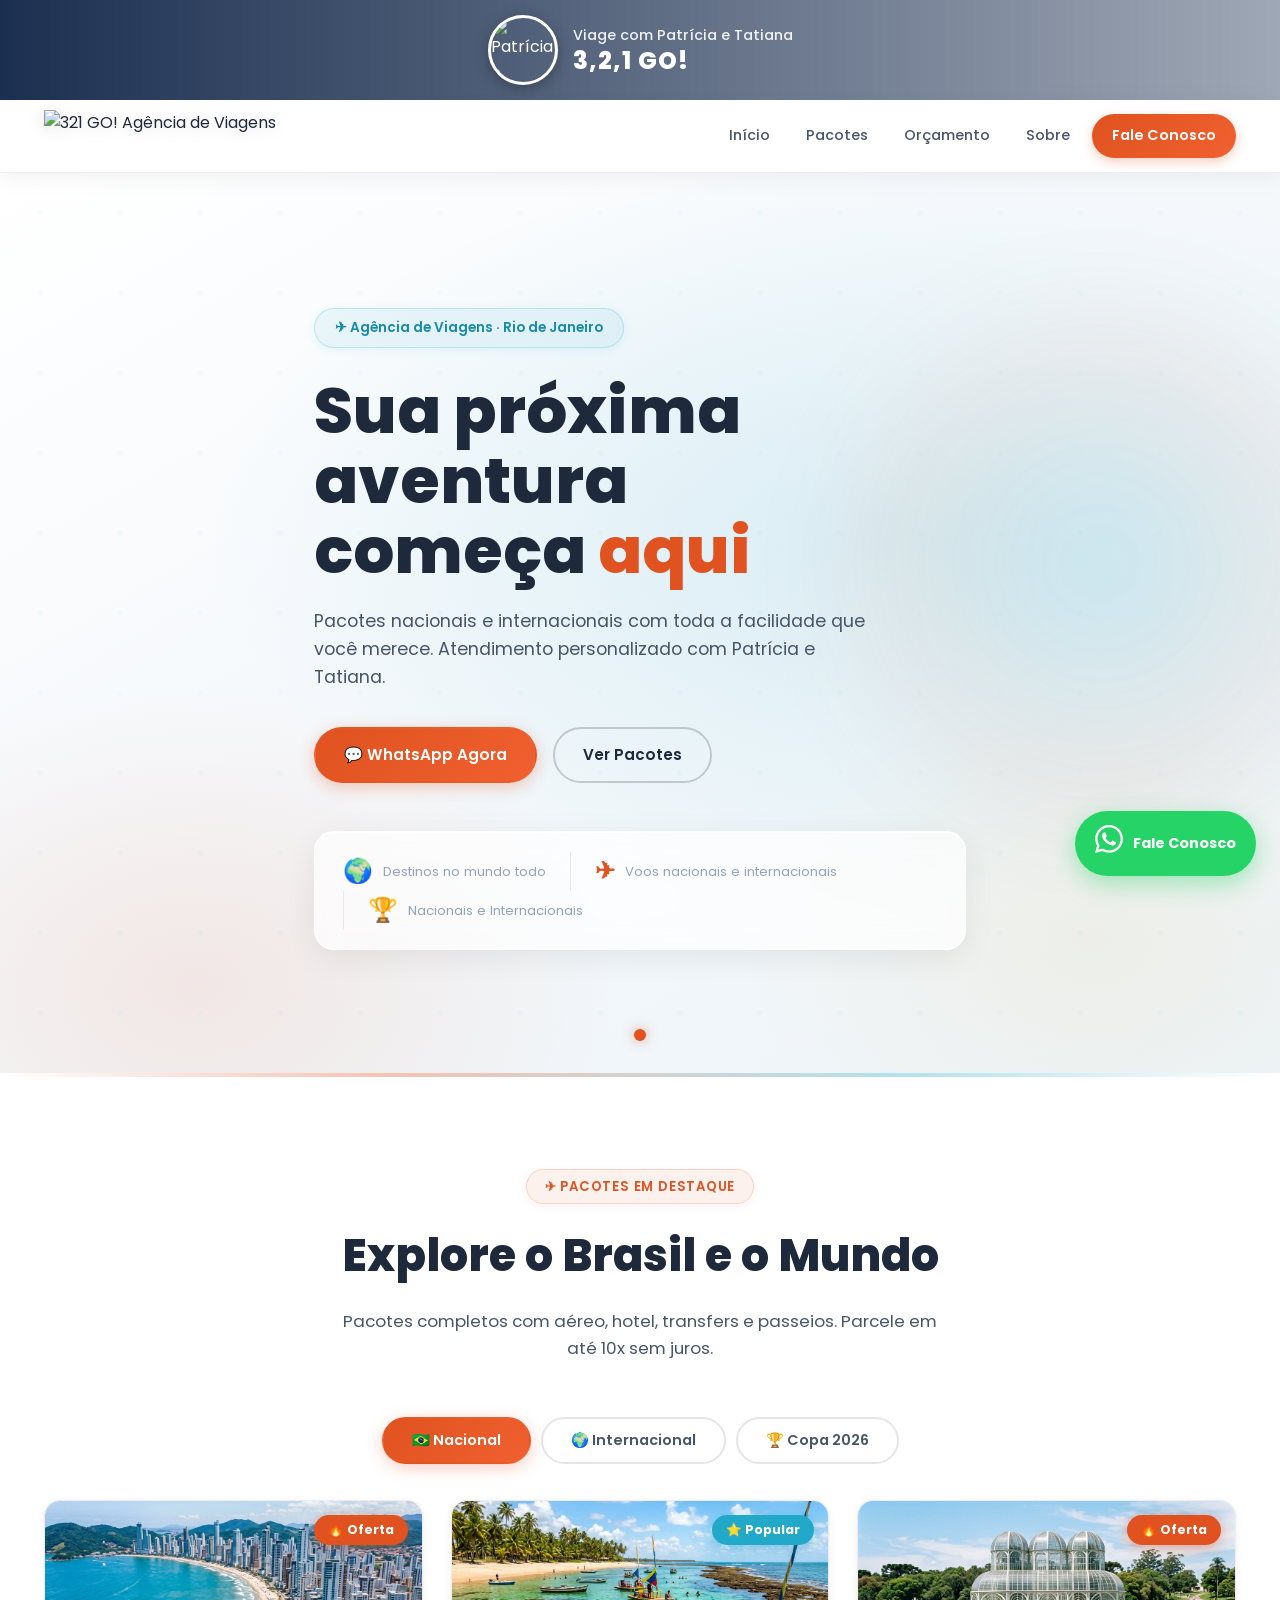
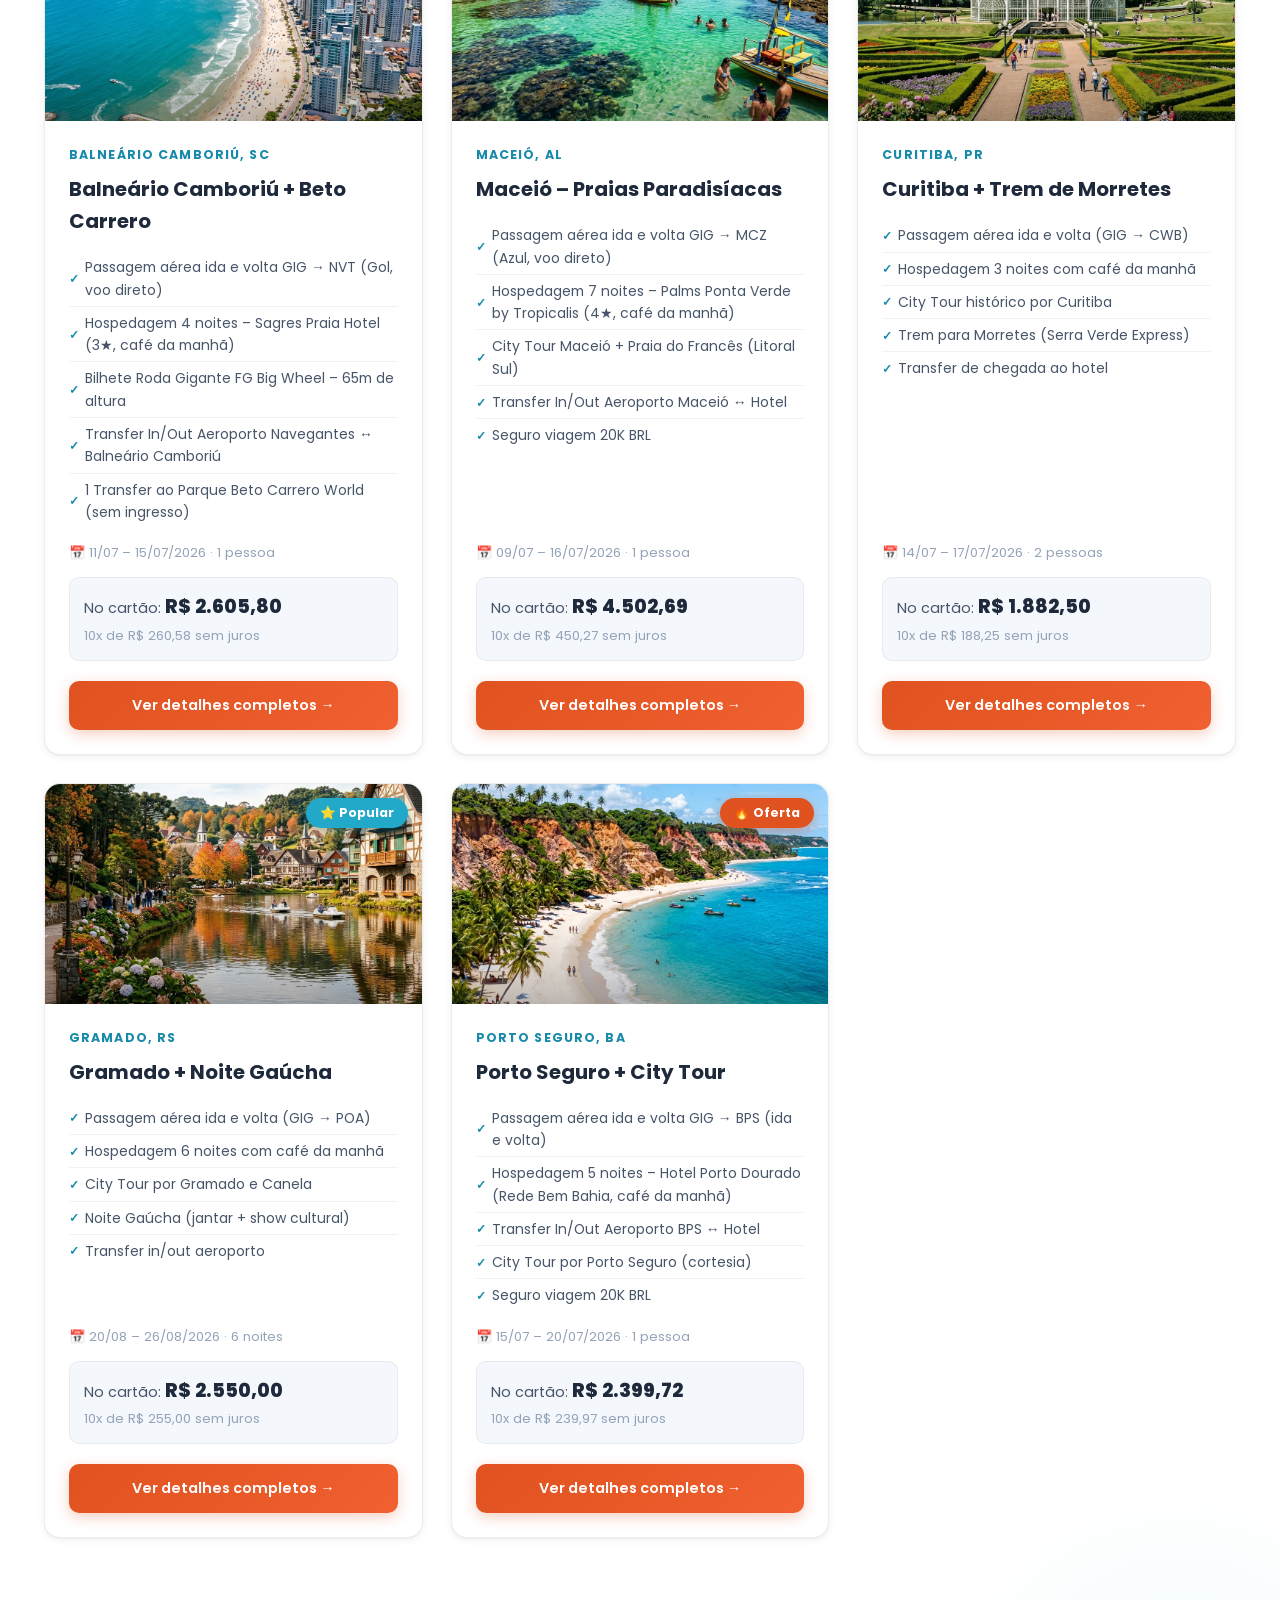
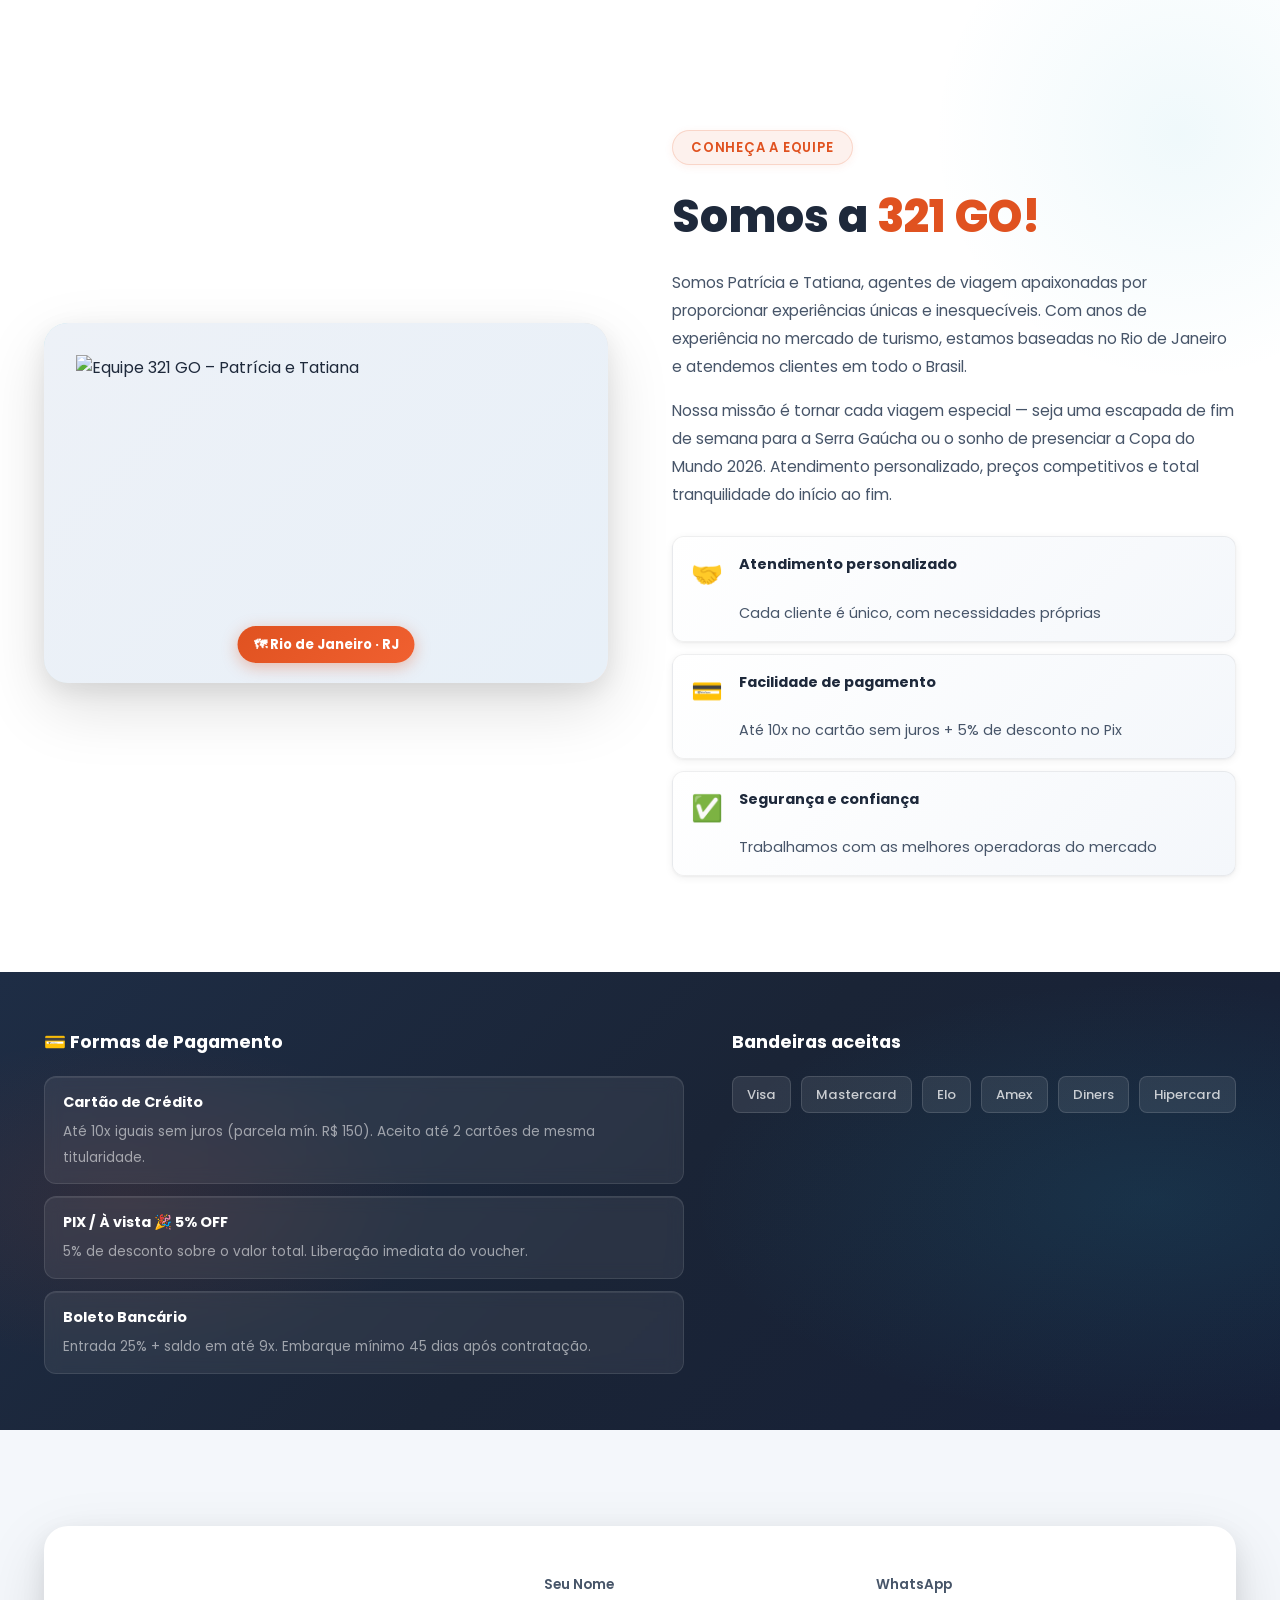
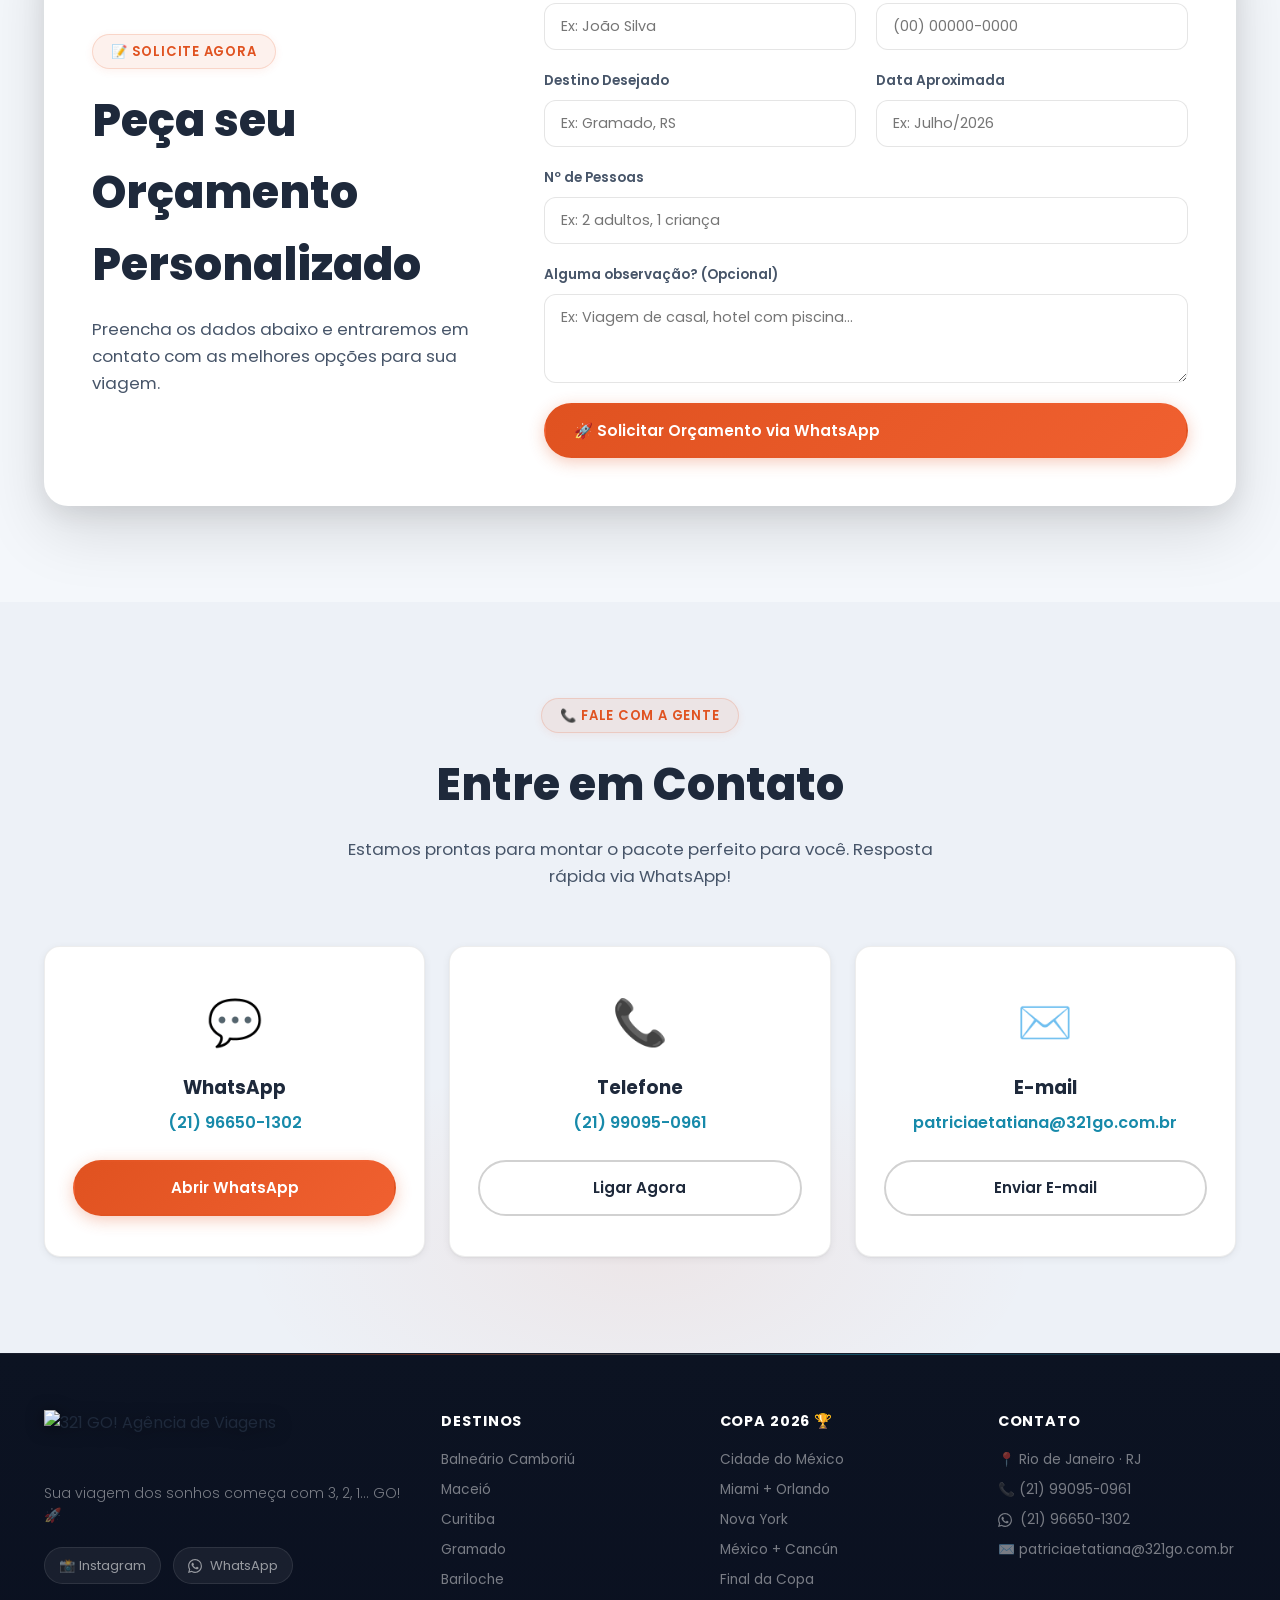
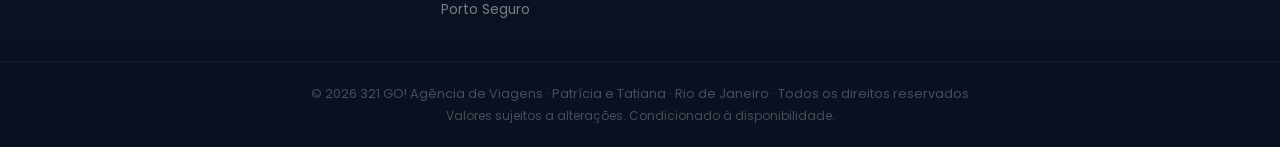
==== commit 6c129c9e: "feat: form, header bg, paris package" ====
--- a/index.html
+++ b/index.html
@@ -15,8 +15,9 @@
 <body>
 
   <!-- TOP HEADER PREMIUM -->
-  <div class="top-header">
-    <div class="container top-header-inner">
+  <div class="top-header" style="background: url('https://images.unsplash.com/photo-1499793983690-e29da59ef1c2?auto=format&fit=crop&w=1920&q=80') center/cover no-repeat; position: relative;">
+    <div style="position: absolute; inset: 0; background: linear-gradient(90deg, rgba(15,36,71,0.95) 0%, rgba(15,36,71,0.4) 100%);"></div>
+    <div class="container top-header-inner" style="position: relative; z-index: 2;">
       <div class="team-brand">
         <div class="round-photo-wrap">
           <img src="https://media.infotravel.com.br/image/upload/A60662FD7A54D4C331DE3B0082A79B0E.png" 
@@ -291,6 +292,10 @@
               <label for="b-data">Data Aproximada</label>
               <input type="text" id="b-data" placeholder="Ex: Julho/2026" />
             </div>
+            <div class="form-group" style="grid-column: 1 / -1;">
+              <label for="b-pessoas">Nº de Pessoas</label>
+              <input type="text" id="b-pessoas" placeholder="Ex: 2 adultos, 1 criança" required />
+            </div>
           </div>
           <div class="form-group">
             <label for="b-obs">Alguma observação? (Opcional)</label>
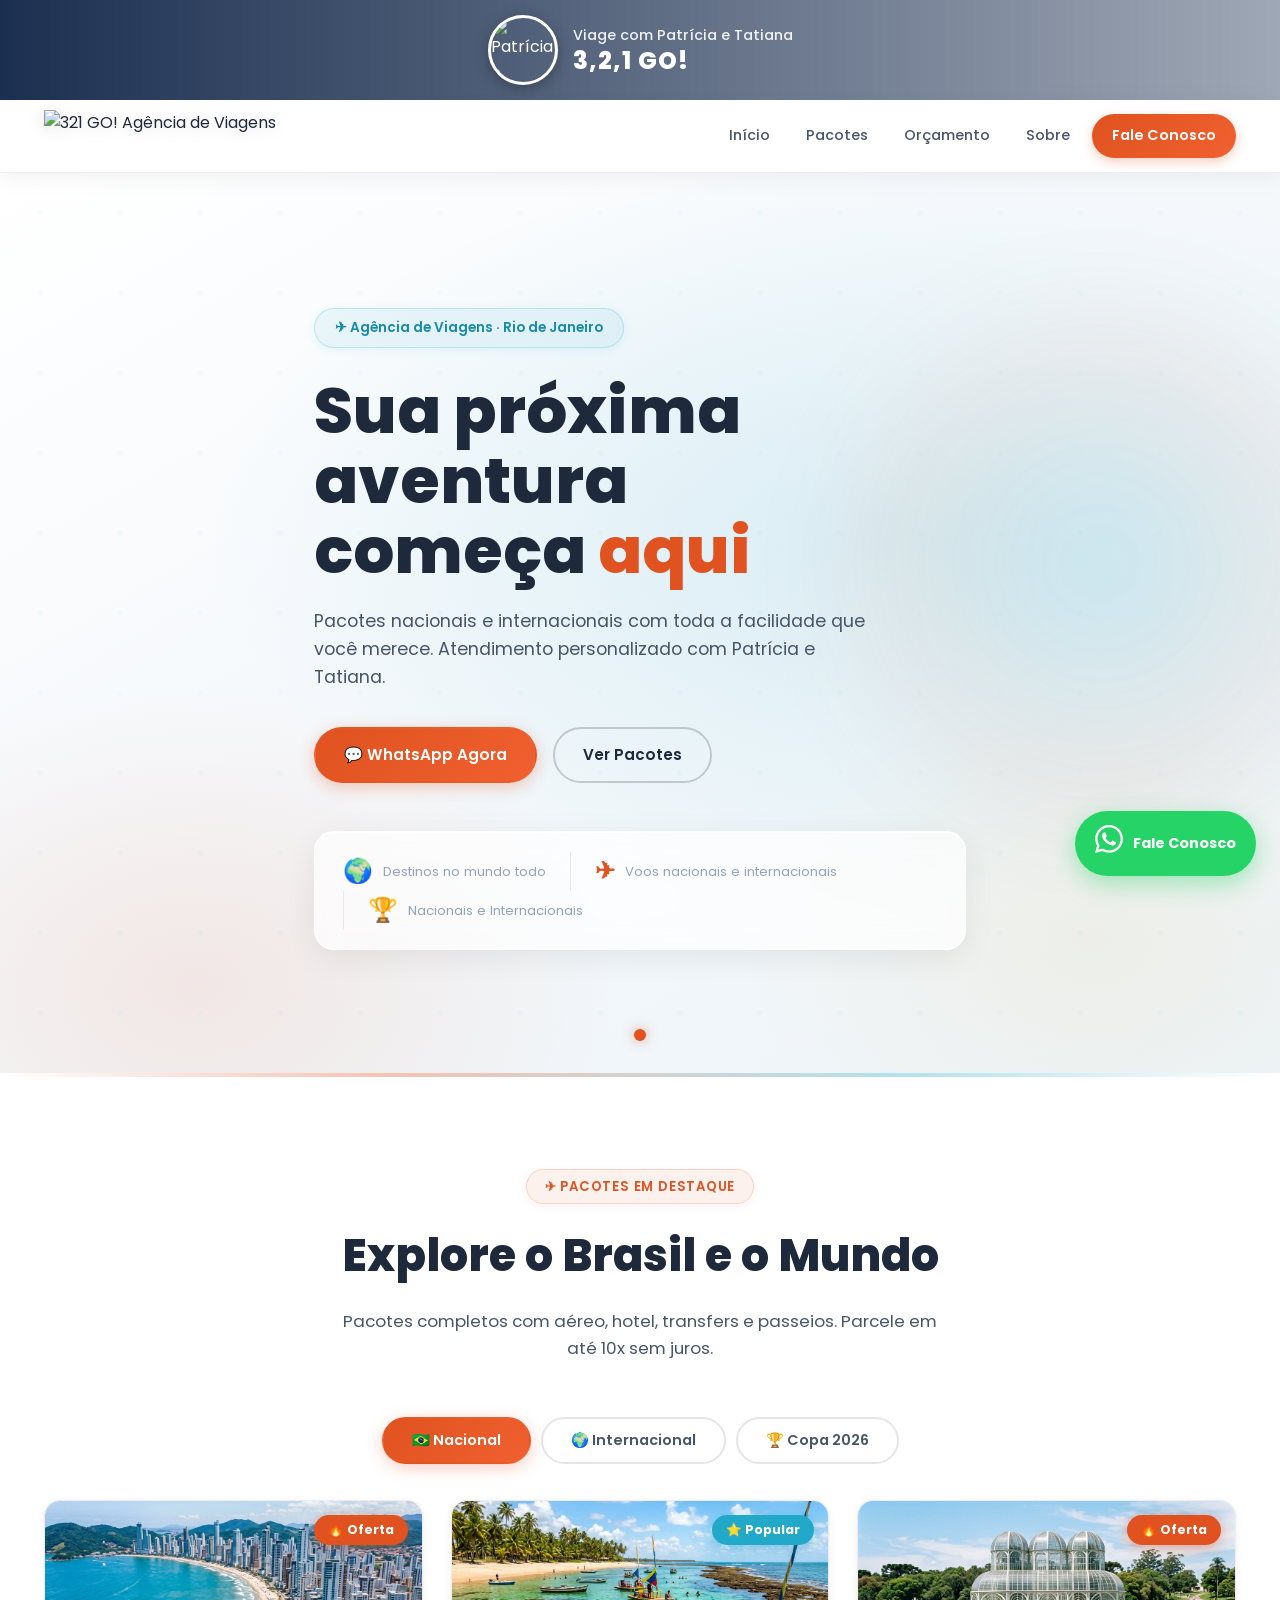
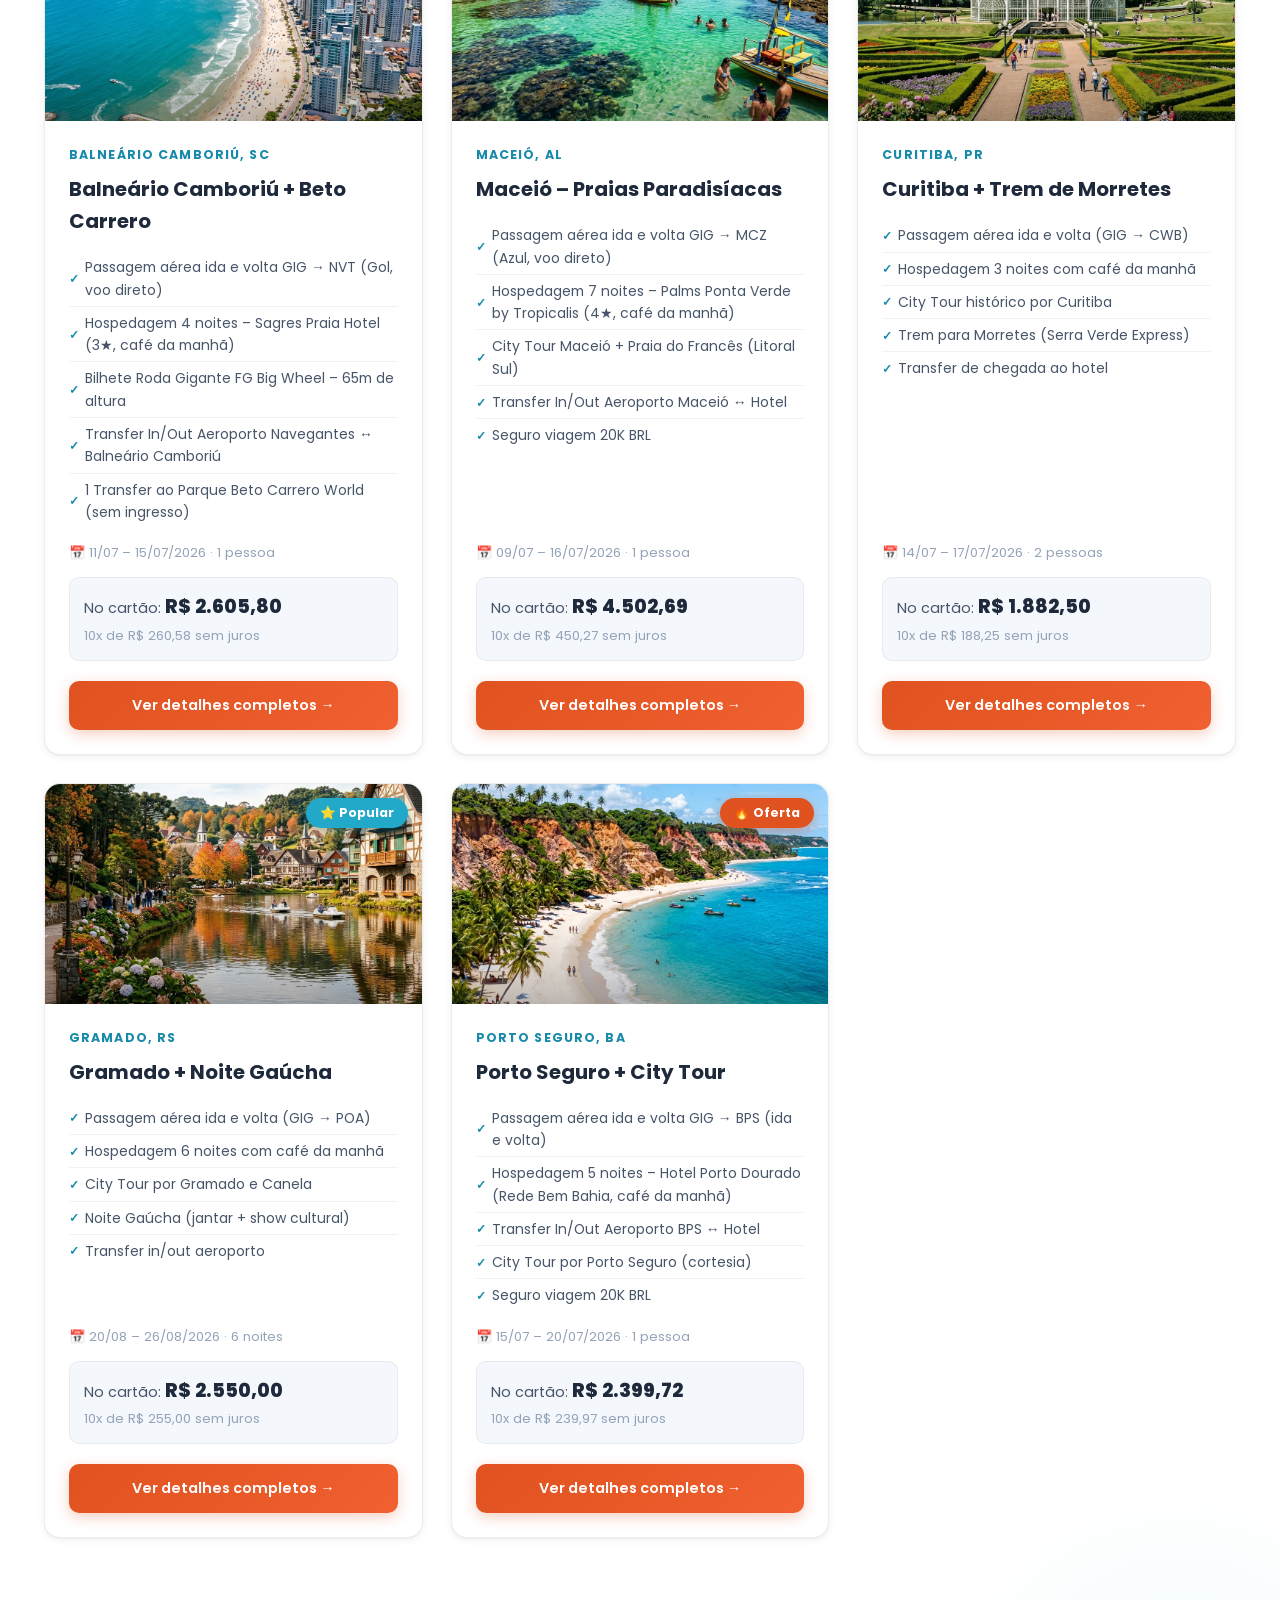
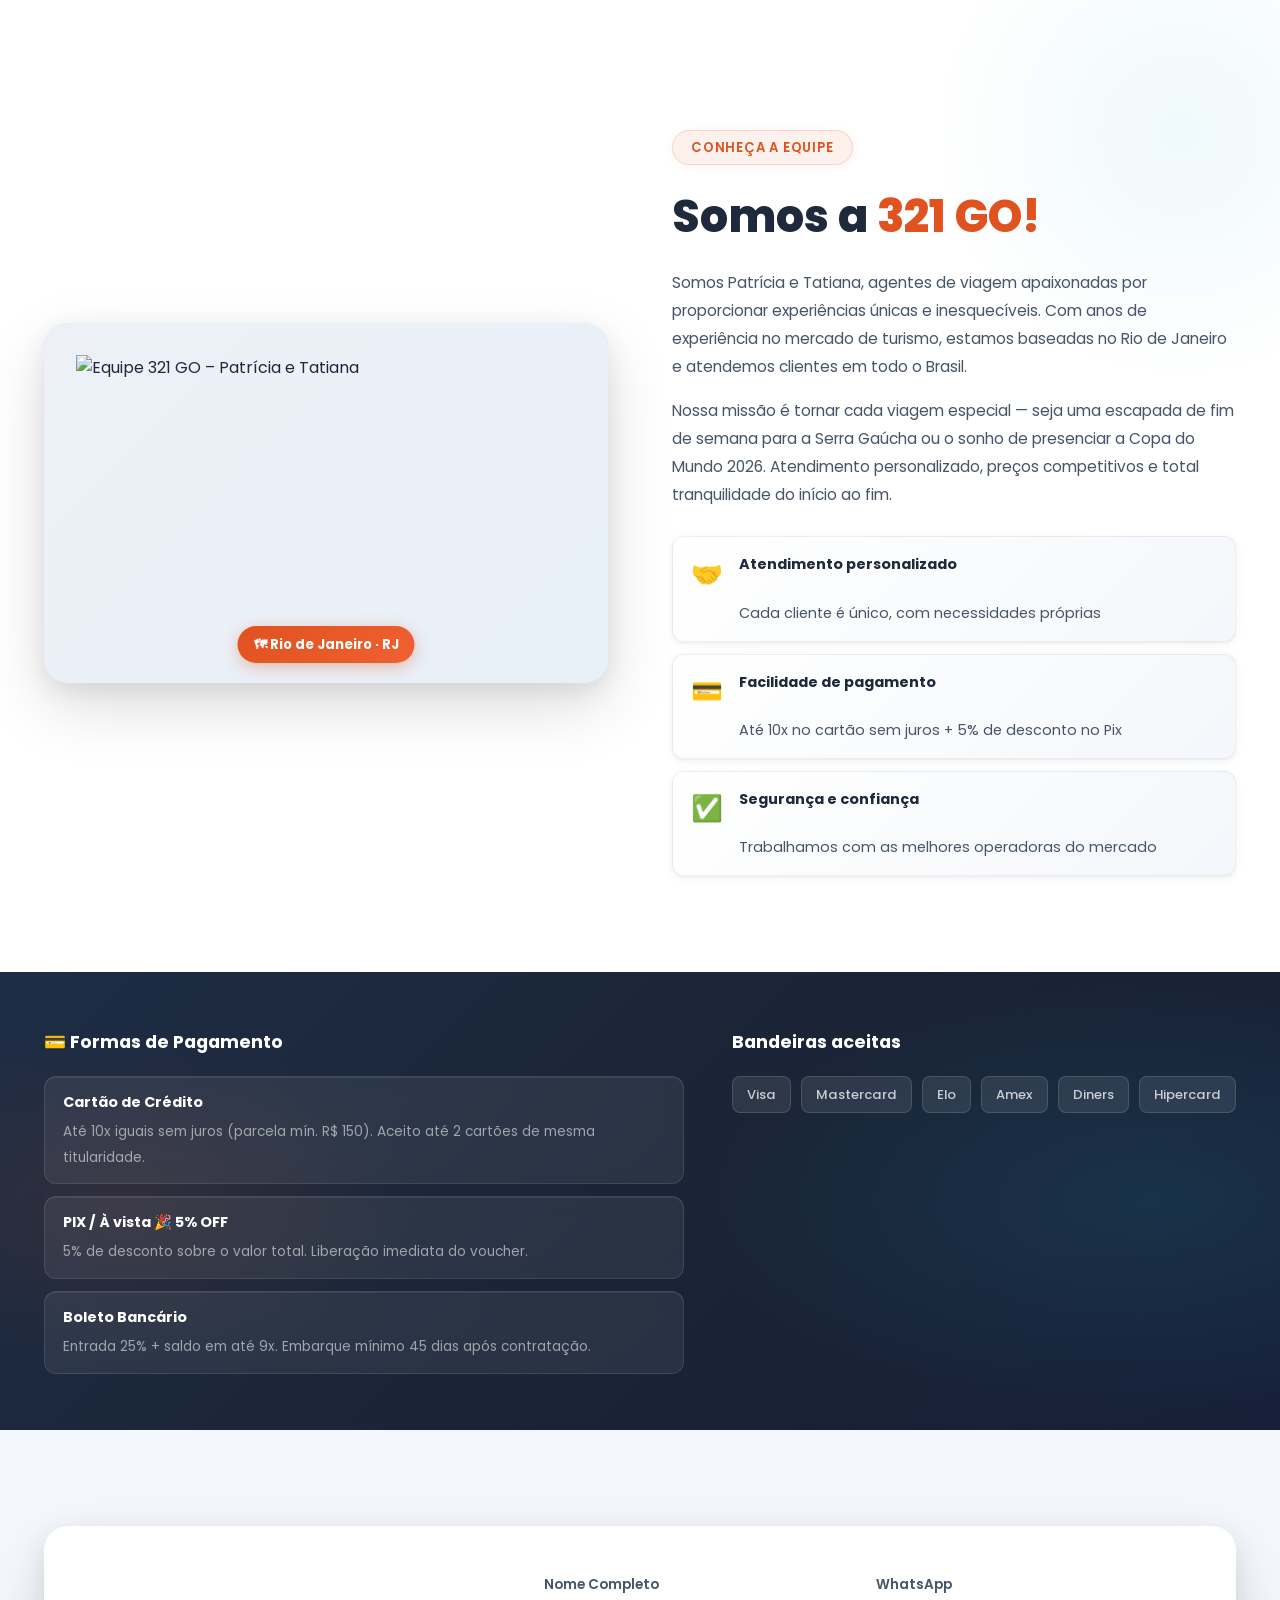
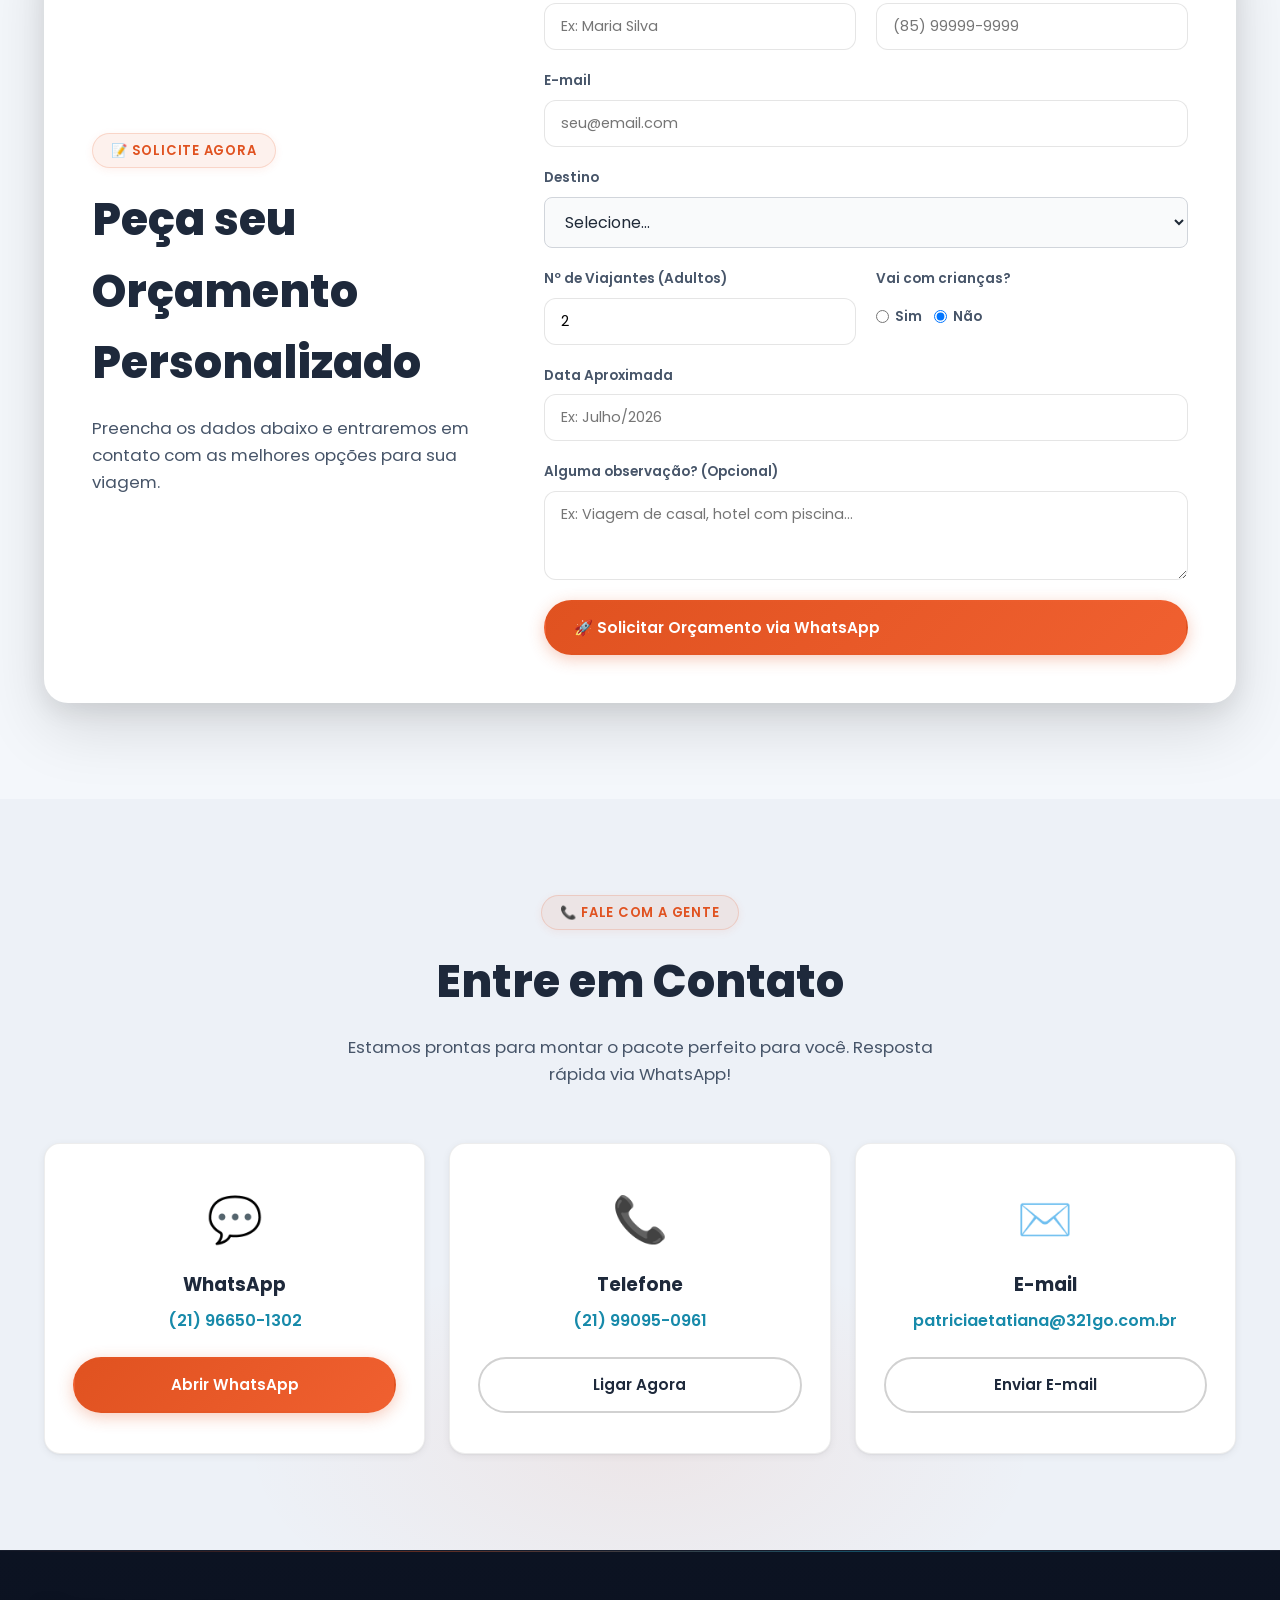
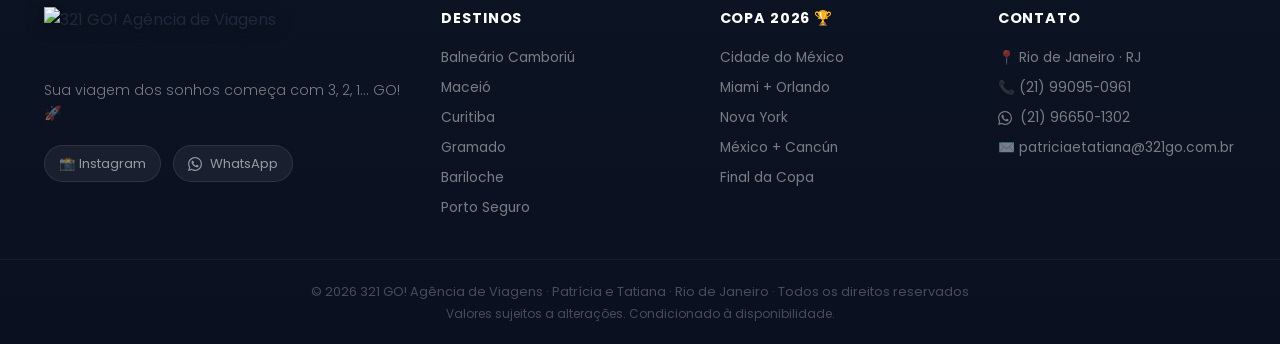
==== commit 093fce4d: "feat: complete form layout and data structure" ====
--- a/index.html
+++ b/index.html
@@ -277,24 +277,50 @@
         <form id="budget-form" class="budget-form">
           <div class="form-grid">
             <div class="form-group">
-              <label for="b-nome">Seu Nome</label>
-              <input type="text" id="b-nome" placeholder="Ex: João Silva" required />
+              <label for="b-nome">Nome Completo</label>
+              <input type="text" id="b-nome" placeholder="Ex: Maria Silva" required />
             </div>
             <div class="form-group">
               <label for="b-whatsapp">WhatsApp</label>
-              <input type="tel" id="b-whatsapp" placeholder="(00) 00000-0000" required />
+              <input type="tel" id="b-whatsapp" placeholder="(85) 99999-9999" required />
+            </div>
+            <div class="form-group" style="grid-column: 1 / -1;">
+              <label for="b-email">E-mail</label>
+              <input type="email" id="b-email" placeholder="seu@email.com" required />
+            </div>
+            <div class="form-group" style="grid-column: 1 / -1;">
+              <label for="b-destino">Destino</label>
+              <select id="b-destino" required style="width: 100%; padding: 12px 16px; border: 1px solid #d1d5db; border-radius: 8px; font-family: inherit; font-size: 1rem; color: #1f2937; background-color: #f9fafb;">
+                <option value="">Selecione...</option>
+                <option value="Balneário Camboriú">Balneário Camboriú</option>
+                <option value="Maceió">Maceió</option>
+                <option value="Curitiba">Curitiba</option>
+                <option value="Gramado">Gramado</option>
+                <option value="Porto Seguro">Porto Seguro</option>
+                <option value="Bariloche">Bariloche</option>
+                <option value="Paris">Paris</option>
+                <option value="Copa do Mundo">Copa do Mundo</option>
+                <option value="Outro Destino">Outro Destino</option>
+              </select>
             </div>
             <div class="form-group">
-              <label for="b-destino">Destino Desejado</label>
-              <input type="text" id="b-destino" placeholder="Ex: Gramado, RS" required />
+              <label for="b-adultos">Nº de Viajantes (Adultos)</label>
+              <input type="number" id="b-adultos" min="1" value="2" required />
             </div>
             <div class="form-group">
+              <label>Vai com crianças?</label>
+              <div style="display:flex;gap:12px;margin-top:8px;">
+                <label style="display:flex;align-items:center;gap:6px;cursor:pointer;"><input type="radio" name="b-criancas" value="sim" onchange="document.getElementById('b-criancas-idade').style.display='block'" style="width:auto;height:auto;margin:0;"> Sim</label>
+                <label style="display:flex;align-items:center;gap:6px;cursor:pointer;"><input type="radio" name="b-criancas" value="nao" checked onchange="document.getElementById('b-criancas-idade').style.display='none'" style="width:auto;height:auto;margin:0;"> Não</label>
+              </div>
+            </div>
+            <div class="form-group" id="b-criancas-idade" style="display:none; grid-column: 1 / -1;">
+              <label for="b-idades">Idade das crianças</label>
+              <input type="text" id="b-idades" placeholder="Ex: 5 e 8 anos" />
+            </div>
+            <div class="form-group" style="grid-column: 1 / -1;">
               <label for="b-data">Data Aproximada</label>
-              <input type="text" id="b-data" placeholder="Ex: Julho/2026" />
-            </div>
-            <div class="form-group" style="grid-column: 1 / -1;">
-              <label for="b-pessoas">Nº de Pessoas</label>
-              <input type="text" id="b-pessoas" placeholder="Ex: 2 adultos, 1 criança" required />
+              <input type="text" id="b-data" placeholder="Ex: Julho/2026" required />
             </div>
           </div>
           <div class="form-group">
